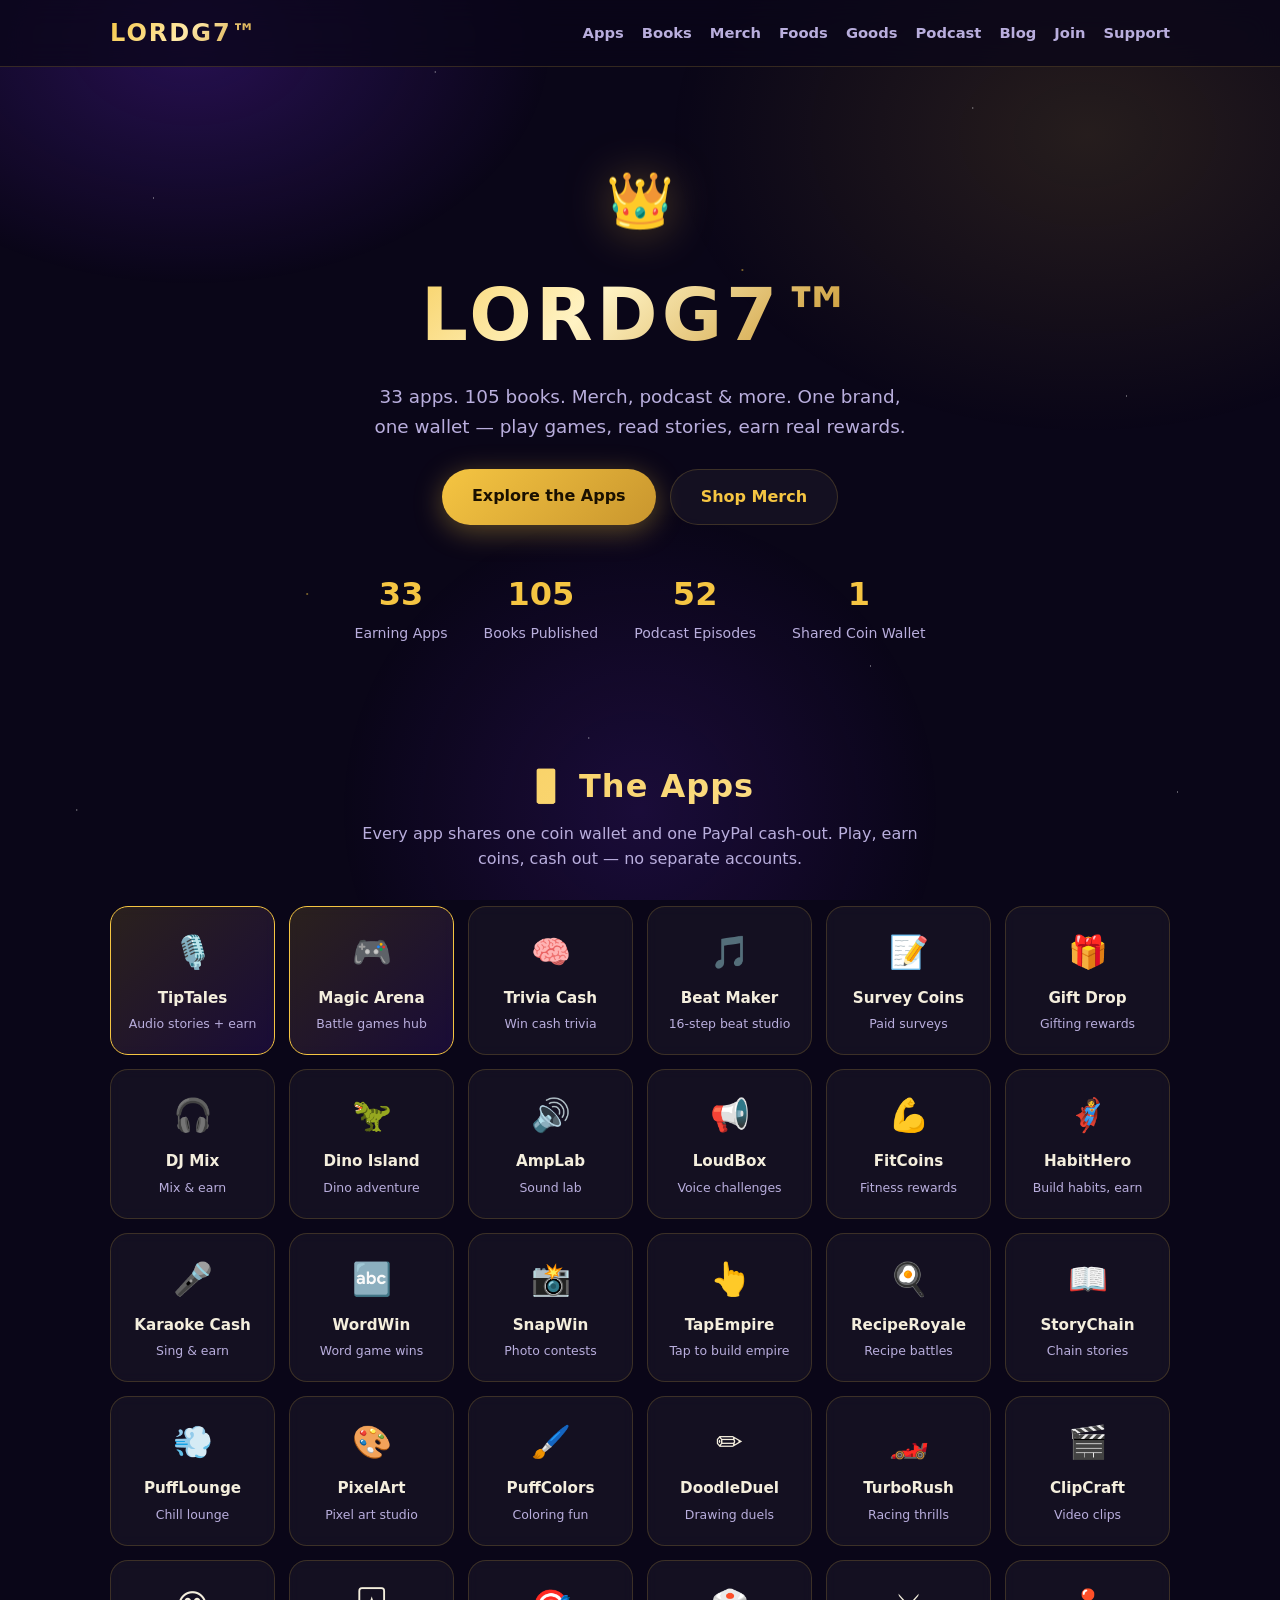
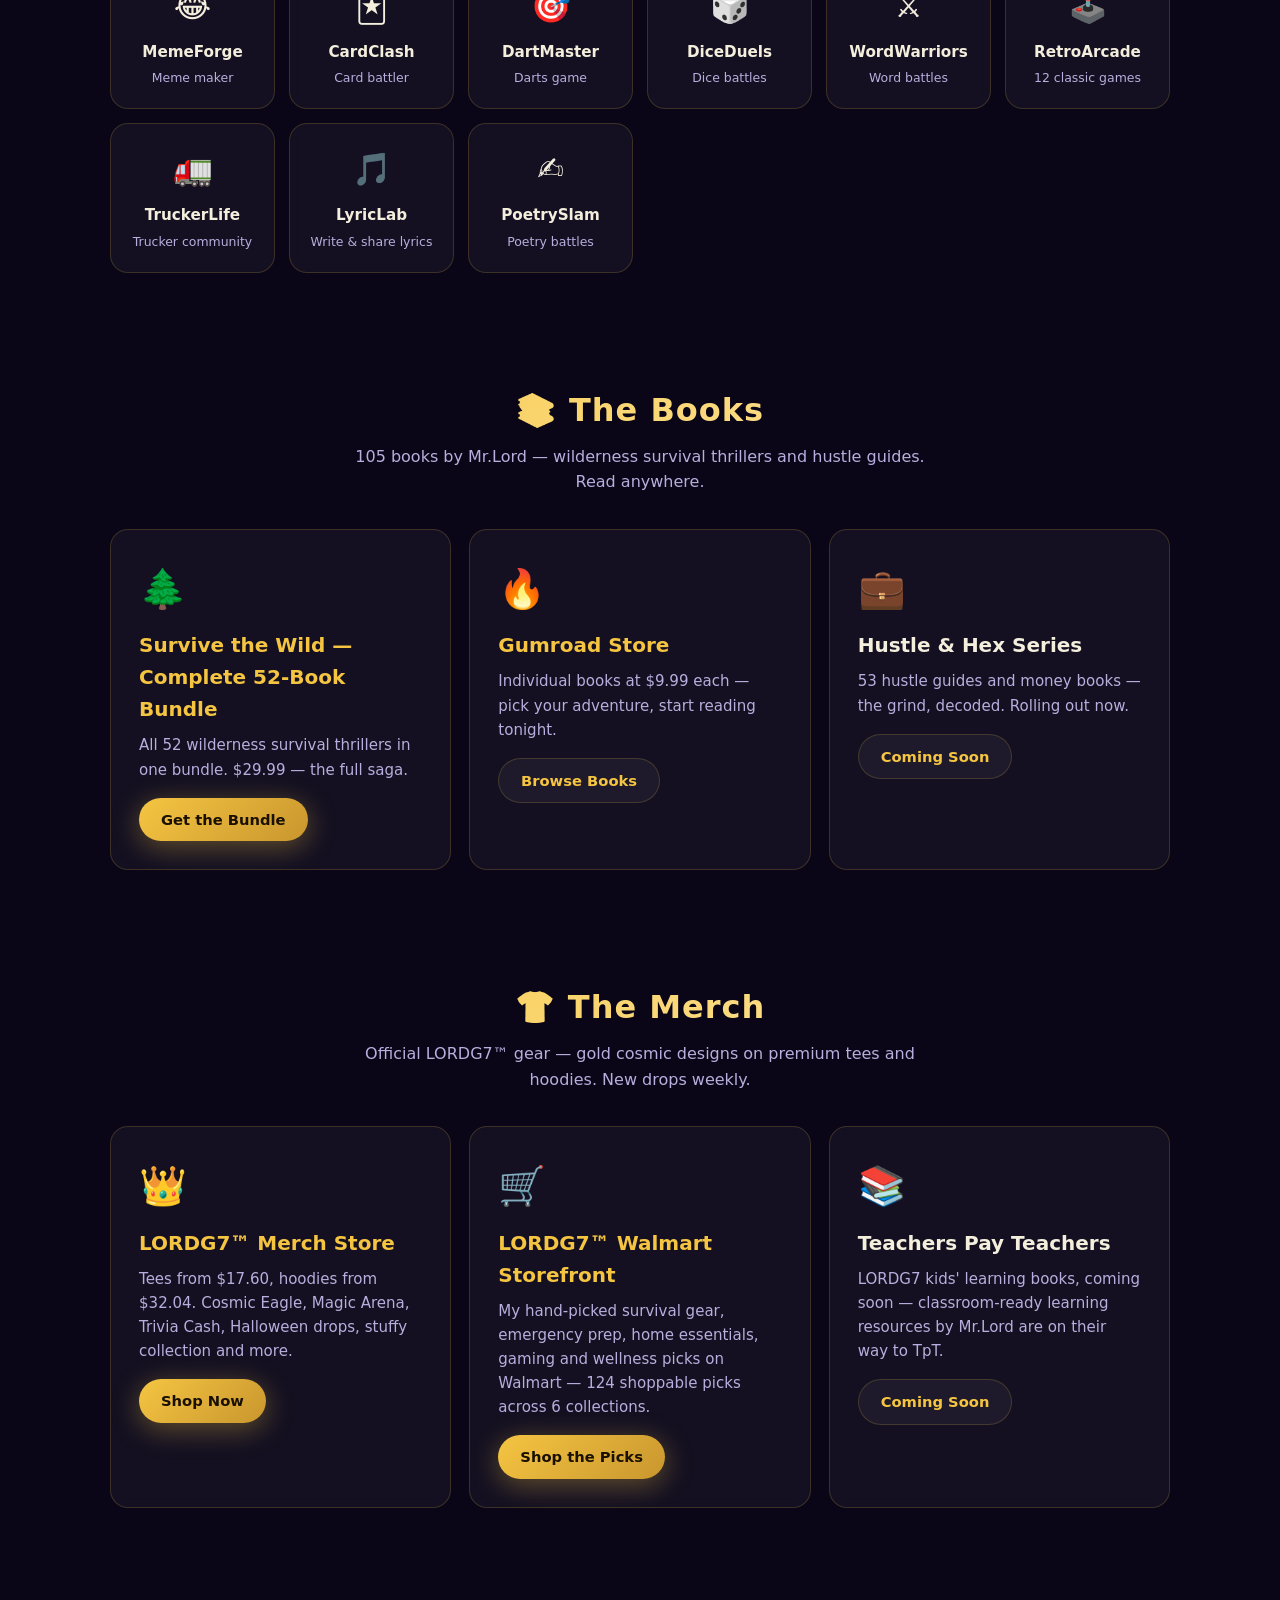
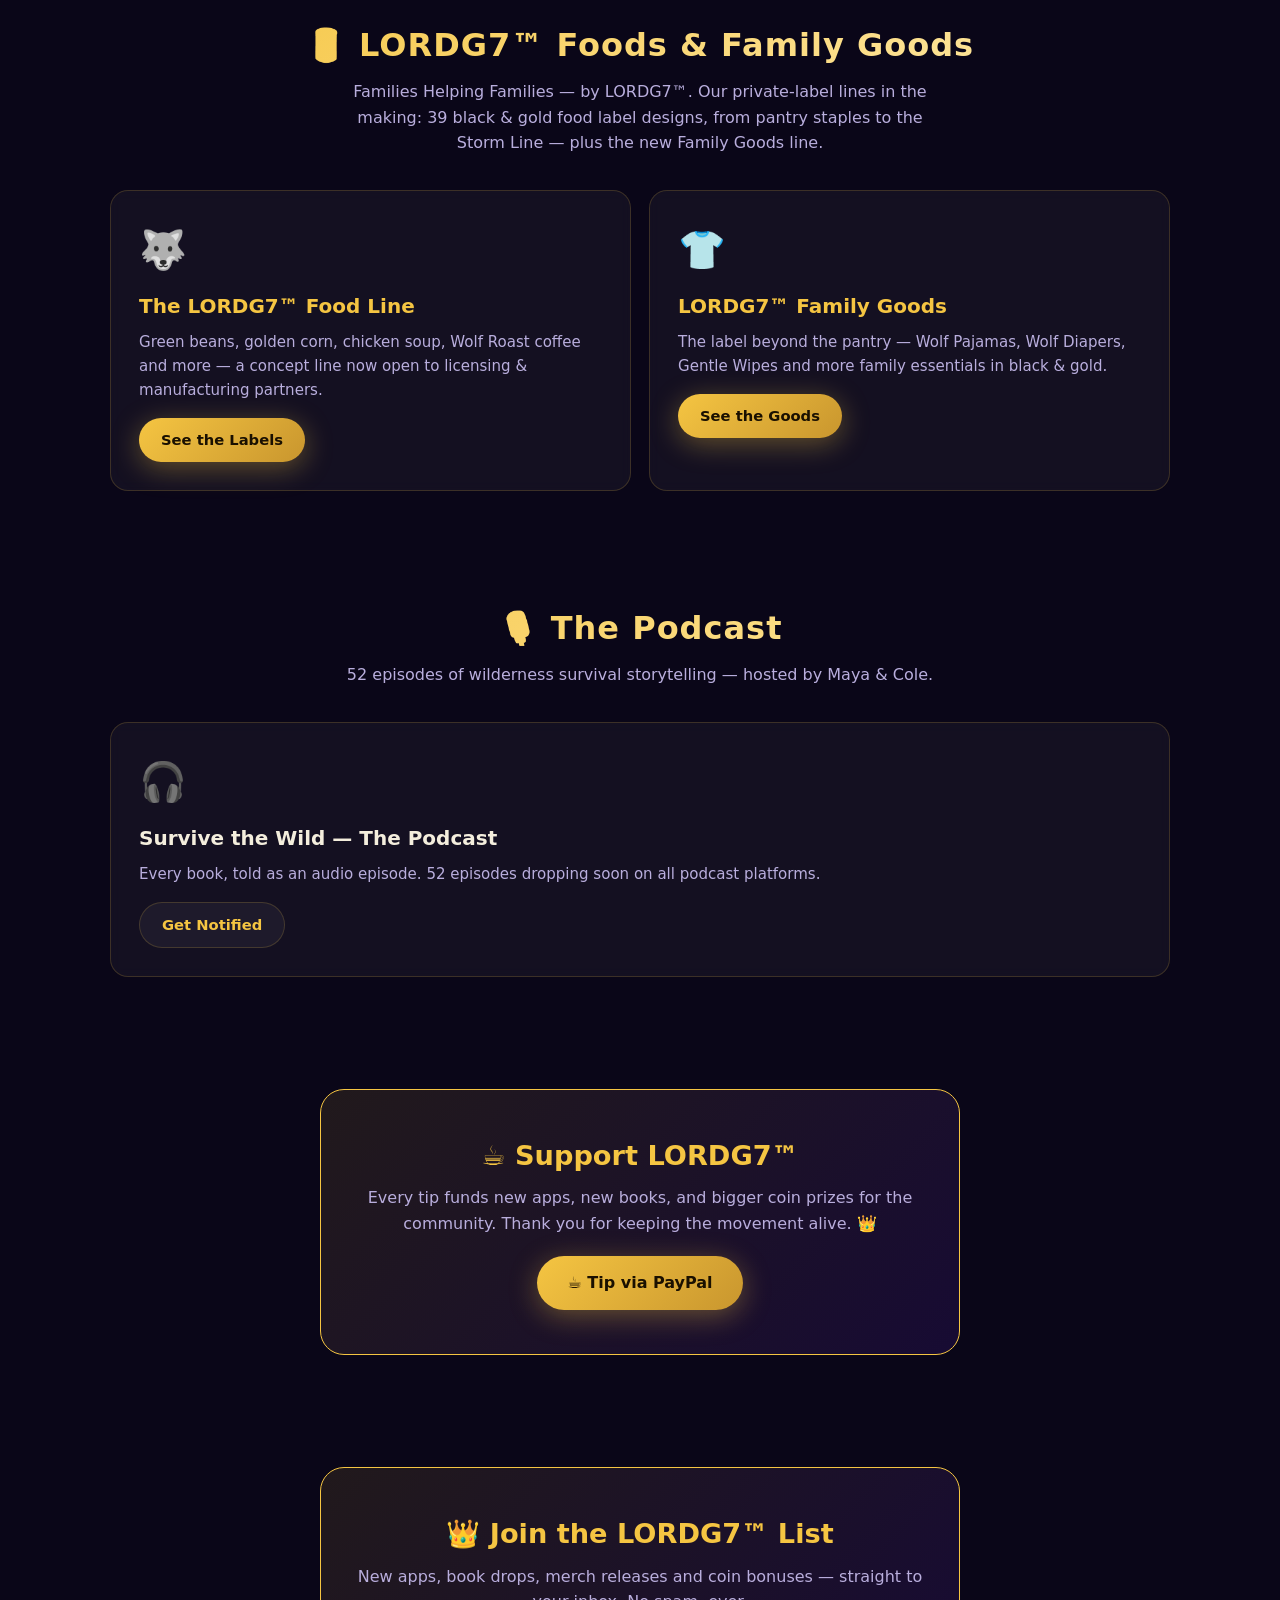
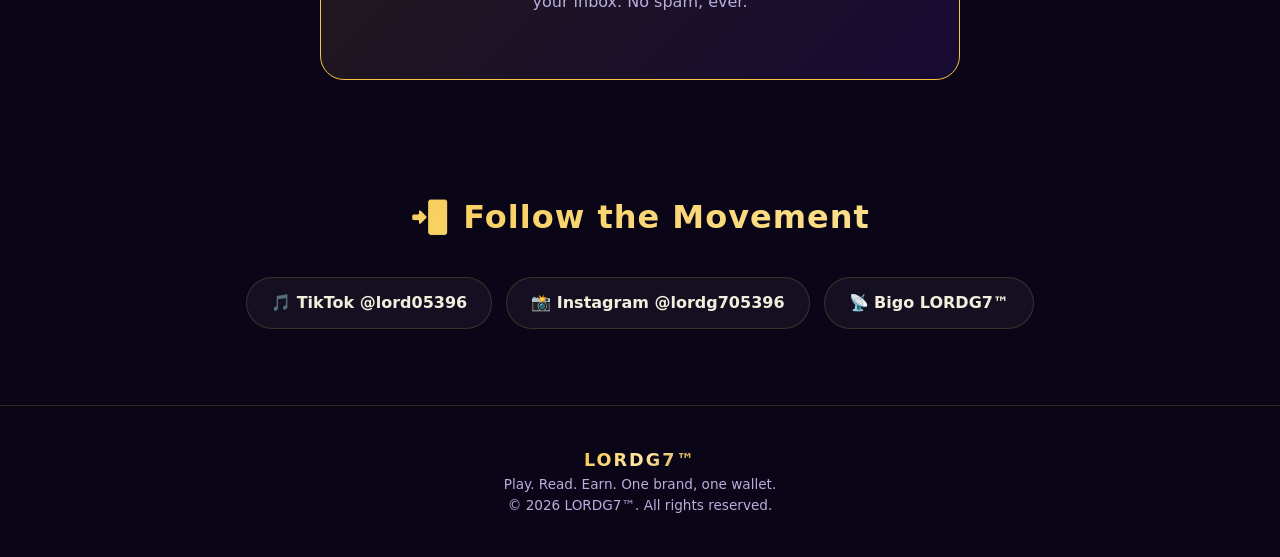
==== index.html @ d5d68280 "Expand Foods page to all 39 labels; add Family Goods page (/goods/) + homepage card" ====
<!DOCTYPE html>
<html lang="en">
<head>
<meta charset="UTF-8">
<meta name="viewport" content="width=device-width, initial-scale=1.0">
<title>LORDG7™ — Apps, Books, Merch & More</title>
<meta name="description" content="The official LORDG7™ hub: 33 earning apps, 105 books, merch, podcast and more. Play, read, earn.">
<meta name="theme-color" content="#2a0a5e">
<link rel="manifest" href="manifest.json">
<link rel="icon" type="image/png" sizes="192x192" href="icon-192.png">
<link rel="icon" type="image/png" sizes="512x512" href="icon-512.png">
<link rel="apple-touch-icon" href="icon-192.png">
<link rel="stylesheet" href="styles.css">
<script async src="https://pagead2.googlesyndication.com/pagead/js/adsbygoogle.js?client=ca-pub-6644307436356164" crossorigin="anonymous"></script>
</head>
<body>
<div class="stars"></div>

<nav>
  <div class="wrap">
    <a class="brand" href="#">LORDG7™</a>
    <div class="navlinks">
      <a href="#apps">Apps</a>
      <a href="#books">Books</a>
      <a href="#merch">Merch</a>
      <a href="foods/">Foods</a>
      <a href="goods/">Goods</a>
      <a href="#podcast">Podcast</a>
      <a href="blog/">Blog</a>
      <a href="#newsletter">Join</a>
      <a href="#support">Support</a>
    </div>
  </div>
</nav>

<header class="hero">
  <div class="wrap">
    <div class="crown">👑</div>
    <h1>LORDG7™</h1>
    <p class="tag">33 apps. 105 books. Merch, podcast & more. One brand, one wallet — play games, read stories, earn real rewards.</p>
    <div class="cta-row">
      <a class="btn btn-gold" href="#apps">Explore the Apps</a>
      <a class="btn btn-ghost" href="https://app.amazecommerce.com/shop/lordg7" target="_blank" rel="noopener">Shop Merch</a>
    </div>
    <div class="stats">
      <div class="stat"><b>33</b><span>Earning Apps</span></div>
      <div class="stat"><b>105</b><span>Books Published</span></div>
      <div class="stat"><b>52</b><span>Podcast Episodes</span></div>
      <div class="stat"><b>1</b><span>Shared Coin Wallet</span></div>
    </div>
  </div>
</header>

<section id="apps">
  <div class="wrap">
    <div class="sec-head">
      <h2>📱 The Apps</h2>
      <p>Every app shares one coin wallet and one PayPal cash-out. Play, earn coins, cash out — no separate accounts.</p>
    </div>
    <div class="apps-grid">
      <a class="app-card featured" href="https://tiptales.onrender.com" target="_blank" rel="noopener"><span class="emoji">🎙️</span><span class="name">TipTales</span><span class="desc">Audio stories + earn</span></a>
      <a class="app-card featured" href="https://magicarena.onrender.com" target="_blank" rel="noopener"><span class="emoji">🎮</span><span class="name">Magic Arena</span><span class="desc">Battle games hub</span></a>
      <a class="app-card" href="https://triviacash.onrender.com" target="_blank" rel="noopener"><span class="emoji">🧠</span><span class="name">Trivia Cash</span><span class="desc">Win cash trivia</span></a>
      <a class="app-card" href="https://beatmaker.onrender.com" target="_blank" rel="noopener"><span class="emoji">🎵</span><span class="name">Beat Maker</span><span class="desc">16-step beat studio</span></a>
      <a class="app-card" href="https://surveycoins.onrender.com" target="_blank" rel="noopener"><span class="emoji">📝</span><span class="name">Survey Coins</span><span class="desc">Paid surveys</span></a>
      <a class="app-card" href="https://giftdrop.onrender.com" target="_blank" rel="noopener"><span class="emoji">🎁</span><span class="name">Gift Drop</span><span class="desc">Gifting rewards</span></a>
      <a class="app-card" href="https://djmix.onrender.com" target="_blank" rel="noopener"><span class="emoji">🎧</span><span class="name">DJ Mix</span><span class="desc">Mix & earn</span></a>
      <a class="app-card" href="https://dinoisland.onrender.com" target="_blank" rel="noopener"><span class="emoji">🦖</span><span class="name">Dino Island</span><span class="desc">Dino adventure</span></a>
      <a class="app-card" href="https://amplab.onrender.com" target="_blank" rel="noopener"><span class="emoji">🔊</span><span class="name">AmpLab</span><span class="desc">Sound lab</span></a>
      <a class="app-card" href="https://loudbox.onrender.com" target="_blank" rel="noopener"><span class="emoji">📢</span><span class="name">LoudBox</span><span class="desc">Voice challenges</span></a>
      <a class="app-card" href="https://fitcoins.onrender.com" target="_blank" rel="noopener"><span class="emoji">💪</span><span class="name">FitCoins</span><span class="desc">Fitness rewards</span></a>
      <a class="app-card" href="https://habithero-y5sj.onrender.com" target="_blank" rel="noopener"><span class="emoji">🦸</span><span class="name">HabitHero</span><span class="desc">Build habits, earn</span></a>
      <a class="app-card" href="https://karaokecash.onrender.com" target="_blank" rel="noopener"><span class="emoji">🎤</span><span class="name">Karaoke Cash</span><span class="desc">Sing & earn</span></a>
      <a class="app-card" href="https://wordwin.onrender.com" target="_blank" rel="noopener"><span class="emoji">🔤</span><span class="name">WordWin</span><span class="desc">Word game wins</span></a>
      <a class="app-card" href="https://snapwin.onrender.com" target="_blank" rel="noopener"><span class="emoji">📸</span><span class="name">SnapWin</span><span class="desc">Photo contests</span></a>
      <a class="app-card" href="https://tapempire.onrender.com" target="_blank" rel="noopener"><span class="emoji">👆</span><span class="name">TapEmpire</span><span class="desc">Tap to build empire</span></a>
      <a class="app-card" href="https://reciperoyale.onrender.com" target="_blank" rel="noopener"><span class="emoji">🍳</span><span class="name">RecipeRoyale</span><span class="desc">Recipe battles</span></a>
      <a class="app-card" href="https://storychain-hn17.onrender.com" target="_blank" rel="noopener"><span class="emoji">📖</span><span class="name">StoryChain</span><span class="desc">Chain stories</span></a>
      <a class="app-card" href="https://pufflounge.onrender.com" target="_blank" rel="noopener"><span class="emoji">💨</span><span class="name">PuffLounge</span><span class="desc">Chill lounge</span></a>
      <a class="app-card" href="https://pixelart-sz58.onrender.com" target="_blank" rel="noopener"><span class="emoji">🎨</span><span class="name">PixelArt</span><span class="desc">Pixel art studio</span></a>
      <a class="app-card" href="https://puffcolors.onrender.com" target="_blank" rel="noopener"><span class="emoji">🖌️</span><span class="name">PuffColors</span><span class="desc">Coloring fun</span></a>
      <a class="app-card" href="https://doodleduel-3wb6.onrender.com" target="_blank" rel="noopener"><span class="emoji">✏️</span><span class="name">DoodleDuel</span><span class="desc">Drawing duels</span></a>
      <a class="app-card" href="https://turborush.onrender.com" target="_blank" rel="noopener"><span class="emoji">🏎️</span><span class="name">TurboRush</span><span class="desc">Racing thrills</span></a>
      <a class="app-card" href="https://clipcraft-uzwd.onrender.com" target="_blank" rel="noopener"><span class="emoji">🎬</span><span class="name">ClipCraft</span><span class="desc">Video clips</span></a>
      <a class="app-card" href="https://memeforge-ie67.onrender.com" target="_blank" rel="noopener"><span class="emoji">😂</span><span class="name">MemeForge</span><span class="desc">Meme maker</span></a>
      <a class="app-card" href="https://magicarena.onrender.com/cardclash" target="_blank" rel="noopener"><span class="emoji">🃏</span><span class="name">CardClash</span><span class="desc">Card battler</span></a>
      <a class="app-card" href="https://magicarena.onrender.com/dartmaster" target="_blank" rel="noopener"><span class="emoji">🎯</span><span class="name">DartMaster</span><span class="desc">Darts game</span></a>
      <a class="app-card" href="https://magicarena.onrender.com/diceduels" target="_blank" rel="noopener"><span class="emoji">🎲</span><span class="name">DiceDuels</span><span class="desc">Dice battles</span></a>
      <a class="app-card" href="https://magicarena.onrender.com/wordwarriors" target="_blank" rel="noopener"><span class="emoji">⚔️</span><span class="name">WordWarriors</span><span class="desc">Word battles</span></a>
      <a class="app-card" href="https://magicarena.onrender.com/retroarcade" target="_blank" rel="noopener"><span class="emoji">🕹️</span><span class="name">RetroArcade</span><span class="desc">12 classic games</span></a>
      <a class="app-card" href="https://magicarena.onrender.com/truckerlife" target="_blank" rel="noopener"><span class="emoji">🚛</span><span class="name">TruckerLife</span><span class="desc">Trucker community</span></a>
      <a class="app-card" href="https://beatmaker.onrender.com/lyriclab" target="_blank" rel="noopener"><span class="emoji">🎵</span><span class="name">LyricLab</span><span class="desc">Write & share lyrics</span></a>
      <a class="app-card" href="https://beatmaker.onrender.com/poetryslam" target="_blank" rel="noopener"><span class="emoji">✍️</span><span class="name">PoetrySlam</span><span class="desc">Poetry battles</span></a>
    </div>
  </div>
</section>

<section id="books">
  <div class="wrap">
    <div class="sec-head">
      <h2>📚 The Books</h2>
      <p>105 books by Mr.Lord — wilderness survival thrillers and hustle guides. Read anywhere.</p>
    </div>
    <div class="cards">
      <div class="fcard">
        <span class="emoji">🌲</span>
        <h3><a href="https://payhip.com/b/iuePk" target="_blank" rel="noopener">Survive the Wild — Complete 52-Book Bundle</a></h3>
        <p>All 52 wilderness survival thrillers in one bundle. $29.99 — the full saga.</p>
        <a class="btn btn-gold" href="https://payhip.com/b/iuePk" target="_blank" rel="noopener">Get the Bundle</a>
      </div>
      <div class="fcard">
        <span class="emoji">🔥</span>
        <h3><a href="https://lordsman.gumroad.com/" target="_blank" rel="noopener">Gumroad Store</a></h3>
        <p>Individual books at $9.99 each — pick your adventure, start reading tonight.</p>
        <a class="btn btn-ghost" href="https://lordsman.gumroad.com/" target="_blank" rel="noopener">Browse Books</a>
      </div>
      <div class="fcard">
        <span class="emoji">💼</span>
        <h3>Hustle &amp; Hex Series</h3>
        <p>53 hustle guides and money books — the grind, decoded. Rolling out now.</p>
        <a class="btn btn-ghost" href="https://lordsman.gumroad.com/" target="_blank" rel="noopener">Coming Soon</a>
      </div>
    </div>
  </div>
</section>

<section id="merch">
  <div class="wrap">
    <div class="sec-head">
      <h2>👕 The Merch</h2>
      <p>Official LORDG7™ gear — gold cosmic designs on premium tees and hoodies. New drops weekly.</p>
    </div>
    <div class="cards">
      <div class="fcard">
        <span class="emoji">👑</span>
        <h3><a href="https://app.amazecommerce.com/shop/lordg7" target="_blank" rel="noopener">LORDG7™ Merch Store</a></h3>
        <p>Tees from $17.60, hoodies from $32.04. Cosmic Eagle, Magic Arena, Trivia Cash, Halloween drops, stuffy collection and more.</p>
        <a class="btn btn-gold" href="https://app.amazecommerce.com/shop/lordg7" target="_blank" rel="noopener">Shop Now</a>
      </div>
      <div class="fcard">
        <span class="emoji">🛒</span>
        <h3><a href="https://walmrt.us/4yjSD9W" target="_blank" rel="noopener">LORDG7™ Walmart Storefront</a></h3>
        <p>My hand-picked survival gear, emergency prep, home essentials, gaming and wellness picks on Walmart — 124 shoppable picks across 6 collections.</p>
        <a class="btn btn-gold" href="https://walmrt.us/4yjSD9W" target="_blank" rel="noopener">Shop the Picks</a>
      </div>
      <div class="fcard">
        <span class="emoji">📚</span>
        <h3>Teachers Pay Teachers</h3>
        <p>LORDG7 kids' learning books, coming soon — classroom-ready learning resources by Mr.Lord are on their way to TpT.</p>
        <a class="btn btn-ghost" href="#books">Coming Soon</a>
      </div>
    </div>
  </div>
</section>

<section id="foods">
  <div class="wrap">
    <div class="sec-head">
      <h2>🥫 LORDG7™ Foods &amp; Family Goods</h2>
      <p>Families Helping Families — by LORDG7™. Our private-label lines in the making: 39 black &amp; gold food label designs, from pantry staples to the Storm Line — plus the new Family Goods line.</p>
    </div>
    <div class="cards">
      <div class="fcard">
        <span class="emoji">🐺</span>
        <h3><a href="foods/">The LORDG7™ Food Line</a></h3>
        <p>Green beans, golden corn, chicken soup, Wolf Roast coffee and more — a concept line now open to licensing &amp; manufacturing partners.</p>
        <a class="btn btn-gold" href="foods/">See the Labels</a>
      </div>
      <div class="fcard">
        <span class="emoji">👕</span>
        <h3><a href="goods/">LORDG7™ Family Goods</a></h3>
        <p>The label beyond the pantry — Wolf Pajamas, Wolf Diapers, Gentle Wipes and more family essentials in black &amp; gold.</p>
        <a class="btn btn-gold" href="goods/">See the Goods</a>
      </div>
    </div>
  </div>
</section>

<section id="podcast">
  <div class="wrap">
    <div class="sec-head">
      <h2>🎙️ The Podcast</h2>
      <p>52 episodes of wilderness survival storytelling — hosted by Maya &amp; Cole.</p>
    </div>
    <div class="cards">
      <div class="fcard">
        <span class="emoji">🎧</span>
        <h3>Survive the Wild — The Podcast</h3>
        <p>Every book, told as an audio episode. 52 episodes dropping soon on all podcast platforms.</p>
        <a class="btn btn-ghost" href="#newsletter">Get Notified</a>
      </div>
    </div>
  </div>
</section>

<section id="support">
  <div class="wrap">
    <div class="newsletter">
      <h2>☕ Support LORDG7™</h2>
      <p>Every tip funds new apps, new books, and bigger coin prizes for the community. Thank you for keeping the movement alive. 👑</p>
      <div class="cta-row">
        <a class="btn btn-gold" href="https://www.paypal.com/paypalme/llordg7" target="_blank" rel="noopener">☕ Tip via PayPal</a>
      </div>
    </div>
  </div>
</section>

<section id="newsletter">
  <div class="wrap">
    <div class="newsletter">
      <h2>👑 Join the LORDG7™ List</h2>
      <p>New apps, book drops, merch releases and coin bonuses — straight to your inbox. No spam, ever.</p>
      <script async data-uid="e81c9a7e54" src="https://lordg7.kit.com/e81c9a7e54/index.js"></script>
    </div>
  </div>
</section>

<section id="social">
  <div class="wrap">
    <div class="sec-head">
      <h2>📲 Follow the Movement</h2>
    </div>
    <div class="social-row">
      <a href="https://www.tiktok.com/@lord05396" target="_blank" rel="noopener">🎵 TikTok @lord05396</a>
      <a href="https://www.instagram.com/lordg705396" target="_blank" rel="noopener">📸 Instagram @lordg705396</a>
      <a href="https://www.bigo.tv/en/LORDG7" target="_blank" rel="noopener">📡 Bigo LORDG7™</a>
    </div>
  </div>
</section>

<footer>
  <div class="wrap">
    <a class="brand" href="#">LORDG7™</a>
    <p>Play. Read. Earn. One brand, one wallet.<br>© 2026 LORDG7™. All rights reserved.</p>
  </div>
</footer>

<script>
if ('serviceWorker' in navigator) {
  window.addEventListener('load', () => {
    navigator.serviceWorker.register('sw.js').catch(() => {});
  });
}
</script>

</body>
</html>
---- styles.css ----
/* LORDG7 Hub — gold + cosmic purple premium theme */
:root {
  --gold: #f5c542;
  --gold-deep: #c9962e;
  --gold-glow: rgba(245, 197, 66, .35);
  --purple: #7b2ff7;
  --purple-deep: #2a0a5e;
  --bg: #0a0618;
  --bg2: #140b2e;
  --card: rgba(255, 255, 255, .045);
  --card-border: rgba(245, 197, 66, .18);
  --text: #f4eedd;
  --muted: #b9aedd;
  --radius: 18px;
}
* { margin: 0; padding: 0; box-sizing: border-box; }
html { scroll-behavior: smooth; }
body {
  font-family: 'Segoe UI', system-ui, -apple-system, sans-serif;
  background: var(--bg);
  color: var(--text);
  line-height: 1.6;
  overflow-x: hidden;
}
body::before {
  content: '';
  position: fixed;
  inset: 0;
  background:
    radial-gradient(600px 400px at 15% 5%, rgba(123, 47, 247, .25), transparent 60%),
    radial-gradient(700px 500px at 85% 15%, rgba(245, 197, 66, .12), transparent 60%),
    radial-gradient(500px 500px at 50% 90%, rgba(123, 47, 247, .15), transparent 60%);
  pointer-events: none;
  z-index: 0;
}
.stars {
  position: fixed; inset: 0; z-index: 0; pointer-events: none;
  background-image:
    radial-gradient(1px 1px at 12% 22%, #fff, transparent),
    radial-gradient(1px 1px at 34% 8%, #fff, transparent),
    radial-gradient(1.5px 1.5px at 58% 30%, var(--gold), transparent),
    radial-gradient(1px 1px at 76% 12%, #fff, transparent),
    radial-gradient(1px 1px at 88% 44%, #fff, transparent),
    radial-gradient(1.5px 1.5px at 24% 66%, var(--gold), transparent),
    radial-gradient(1px 1px at 46% 82%, #fff, transparent),
    radial-gradient(1px 1px at 68% 74%, #fff, transparent),
    radial-gradient(1px 1px at 92% 88%, #fff, transparent),
    radial-gradient(1px 1px at 6% 90%, #fff, transparent);
  opacity: .7;
}
.wrap { max-width: 1100px; margin: 0 auto; padding: 0 20px; position: relative; z-index: 1; }

/* Nav */
nav {
  position: sticky; top: 0; z-index: 10;
  backdrop-filter: blur(14px);
  background: rgba(10, 6, 24, .75);
  border-bottom: 1px solid var(--card-border);
}
nav .wrap { display: flex; align-items: center; justify-content: space-between; padding: 14px 20px; }
.brand {
  font-size: 1.5rem; font-weight: 800; letter-spacing: 2px;
  background: linear-gradient(135deg, var(--gold), #ffe9a8, var(--gold-deep));
  -webkit-background-clip: text; background-clip: text; color: transparent;
  text-decoration: none;
}
.navlinks { display: flex; gap: 18px; }
.navlinks a { color: var(--muted); text-decoration: none; font-size: .92rem; font-weight: 600; }
.navlinks a:hover { color: var(--gold); }
@media (max-width: 640px) { .navlinks { display: none; } }

/* Hero */
.hero { text-align: center; padding: 90px 20px 60px; }
.hero .crown { font-size: 3.4rem; filter: drop-shadow(0 0 24px var(--gold-glow)); }
.hero h1 {
  font-size: clamp(2.6rem, 8vw, 4.6rem); font-weight: 900; letter-spacing: 4px;
  background: linear-gradient(135deg, var(--gold) 20%, #fff3c4 45%, var(--gold-deep) 70%);
  -webkit-background-clip: text; background-clip: text; color: transparent;
  margin: 12px 0 8px;
}
.hero p.tag { color: var(--muted); font-size: 1.15rem; max-width: 560px; margin: 0 auto 28px; }
.cta-row { display: flex; gap: 14px; justify-content: center; flex-wrap: wrap; }
.btn {
  display: inline-block; padding: 14px 30px; border-radius: 999px;
  font-weight: 700; text-decoration: none; font-size: 1rem;
  transition: transform .15s ease, box-shadow .15s ease;
}
.btn-gold {
  background: linear-gradient(135deg, var(--gold), var(--gold-deep));
  color: #1a1000; box-shadow: 0 6px 28px var(--gold-glow);
}
.btn-gold:hover { transform: translateY(-2px); box-shadow: 0 10px 34px var(--gold-glow); }
.btn-ghost {
  border: 1px solid var(--card-border); color: var(--gold);
  background: var(--card);
}
.btn-ghost:hover { border-color: var(--gold); transform: translateY(-2px); }
.stats { display: flex; gap: 36px; justify-content: center; margin-top: 44px; flex-wrap: wrap; }
.stat { text-align: center; }
.stat b { display: block; font-size: 2rem; color: var(--gold); }
.stat span { color: var(--muted); font-size: .88rem; }

/* Sections */
section { padding: 56px 0; }
.sec-head { text-align: center; margin-bottom: 34px; }
.sec-head h2 {
  font-size: 2rem; letter-spacing: 1px; margin-bottom: 8px;
  background: linear-gradient(135deg, var(--gold), #ffe9a8);
  -webkit-background-clip: text; background-clip: text; color: transparent;
}
.sec-head p { color: var(--muted); max-width: 600px; margin: 0 auto; }

/* App grid */
.apps-grid {
  display: grid; grid-template-columns: repeat(auto-fill, minmax(150px, 1fr));
  gap: 14px;
}
.app-card {
  background: var(--card); border: 1px solid var(--card-border);
  border-radius: var(--radius); padding: 20px 12px; text-align: center;
  text-decoration: none; color: var(--text);
  transition: transform .15s ease, border-color .15s ease, box-shadow .15s ease;
  backdrop-filter: blur(6px);
}
.app-card:hover {
  transform: translateY(-4px); border-color: var(--gold);
  box-shadow: 0 12px 30px rgba(245, 197, 66, .15);
}
.app-card .emoji { font-size: 2rem; display: block; margin-bottom: 8px; }
.app-card .name { font-weight: 700; font-size: .95rem; display: block; }
.app-card .desc { color: var(--muted); font-size: .78rem; display: block; margin-top: 4px; }
.app-card.featured {
  background: linear-gradient(135deg, rgba(245,197,66,.14), rgba(123,47,247,.14));
  border-color: var(--gold);
}

/* Feature cards (books, merch, podcast) */
.cards { display: grid; grid-template-columns: repeat(auto-fit, minmax(280px, 1fr)); gap: 18px; }
.fcard {
  background: var(--card); border: 1px solid var(--card-border);
  border-radius: var(--radius); padding: 28px; backdrop-filter: blur(6px);
}
.fcard .emoji { font-size: 2.4rem; }
.fcard h3 { margin: 10px 0 8px; font-size: 1.25rem; }
.fcard h3 a { color: var(--gold); text-decoration: none; }
.fcard p { color: var(--muted); font-size: .94rem; margin-bottom: 16px; }
.fcard .btn { padding: 10px 22px; font-size: .92rem; }

/* Newsletter */
.newsletter {
  background: linear-gradient(135deg, rgba(245,197,66,.1), rgba(123,47,247,.12));
  border: 1px solid var(--gold); border-radius: 24px;
  padding: 44px 28px; text-align: center; max-width: 640px; margin: 0 auto;
}
.newsletter h2 { font-size: 1.7rem; margin-bottom: 8px; color: var(--gold); }
.newsletter p { color: var(--muted); margin-bottom: 20px; }

/* Social */
.social-row { display: flex; gap: 14px; justify-content: center; flex-wrap: wrap; }
.social-row a {
  display: inline-flex; align-items: center; gap: 8px;
  background: var(--card); border: 1px solid var(--card-border);
  padding: 12px 24px; border-radius: 999px; color: var(--text);
  text-decoration: none; font-weight: 600; transition: all .15s ease;
}
.social-row a:hover { border-color: var(--gold); color: var(--gold); transform: translateY(-2px); }

footer {
  text-align: center; padding: 40px 20px; color: var(--muted);
  font-size: .85rem; border-top: 1px solid var(--card-border); margin-top: 20px;
}
footer .brand { font-size: 1.1rem; }

/* Blog */
.blog-hero { padding: 60px 20px 40px; }
.blog-grid {
  display: grid; grid-template-columns: repeat(auto-fill, minmax(300px, 1fr));
  gap: 20px; padding-bottom: 70px;
}
.blog-card {
  display: block; background: var(--card); border: 1px solid var(--card-border);
  border-radius: var(--radius); padding: 26px; text-decoration: none; color: var(--text);
  transition: transform .2s, border-color .2s;
}
.blog-card:hover { transform: translateY(-4px); border-color: var(--gold); }
.blog-card .blog-emoji { font-size: 2.2rem; }
.blog-card h2 { font-size: 1.15rem; margin: 12px 0 8px; line-height: 1.4; }
.blog-card p { color: var(--muted); font-size: .95rem; }
.blog-meta { display: inline-block; margin-top: 12px; font-size: .8rem; color: var(--gold); font-weight: 600; }

/* Article */
.article { max-width: 760px; padding-bottom: 60px; }
.article-crumb { margin: 28px 0 10px; }
.article-crumb a { color: var(--muted); text-decoration: none; font-size: .9rem; }
.article-crumb a:hover { color: var(--gold); }
.article h1 { font-size: clamp(1.7rem, 5vw, 2.6rem); line-height: 1.25; margin-bottom: 8px; }
.article-meta { color: var(--muted); font-size: .9rem; margin-bottom: 26px; }
.article .lede { font-size: 1.15rem; color: #fff; border-left: 3px solid var(--gold); padding-left: 16px; margin-bottom: 30px; }
.article h2 { font-size: 1.35rem; margin: 34px 0 12px; color: var(--gold); }
.article p { margin-bottom: 16px; }
.article ul, .article ol { margin: 0 0 18px 24px; }
.article li { margin-bottom: 8px; }
.article a { color: var(--gold); }
.article-nav { display: flex; justify-content: space-between; gap: 12px; margin-top: 44px; padding-top: 24px; border-top: 1px solid var(--card-border); }
.article-nav a { color: var(--gold); text-decoration: none; font-weight: 600; }

/* Foods gallery */
.foods-grid {
  display: grid; grid-template-columns: repeat(auto-fill, minmax(220px, 1fr));
  gap: 18px; padding-bottom: 16px;
}
.food-card {
  background: var(--card); border: 1px solid var(--card-border);
  border-radius: var(--radius); overflow: hidden; backdrop-filter: blur(6px);
  transition: transform .15s ease, border-color .15s ease, box-shadow .15s ease;
}
.food-card:hover {
  transform: translateY(-4px); border-color: var(--gold);
  box-shadow: 0 12px 30px rgba(245, 197, 66, .15);
}
.food-card img { width: 100%; height: 300px; object-fit: cover; display: block; }
.food-card .food-info { padding: 14px 16px 16px; text-align: center; }
.food-card h3 { font-size: 1rem; color: var(--gold); letter-spacing: .5px; }
.food-card p { color: var(--muted); font-size: .82rem; margin-top: 2px; }
.foods-subhead { text-align: center; margin: 10px 0 26px; }
.foods-subhead h2 {
  font-size: 1.6rem; letter-spacing: 1px;
  background: linear-gradient(135deg, var(--gold), #ffe9a8);
  -webkit-background-clip: text; background-clip: text; color: transparent;
}
.foods-subhead p { color: var(--muted); }
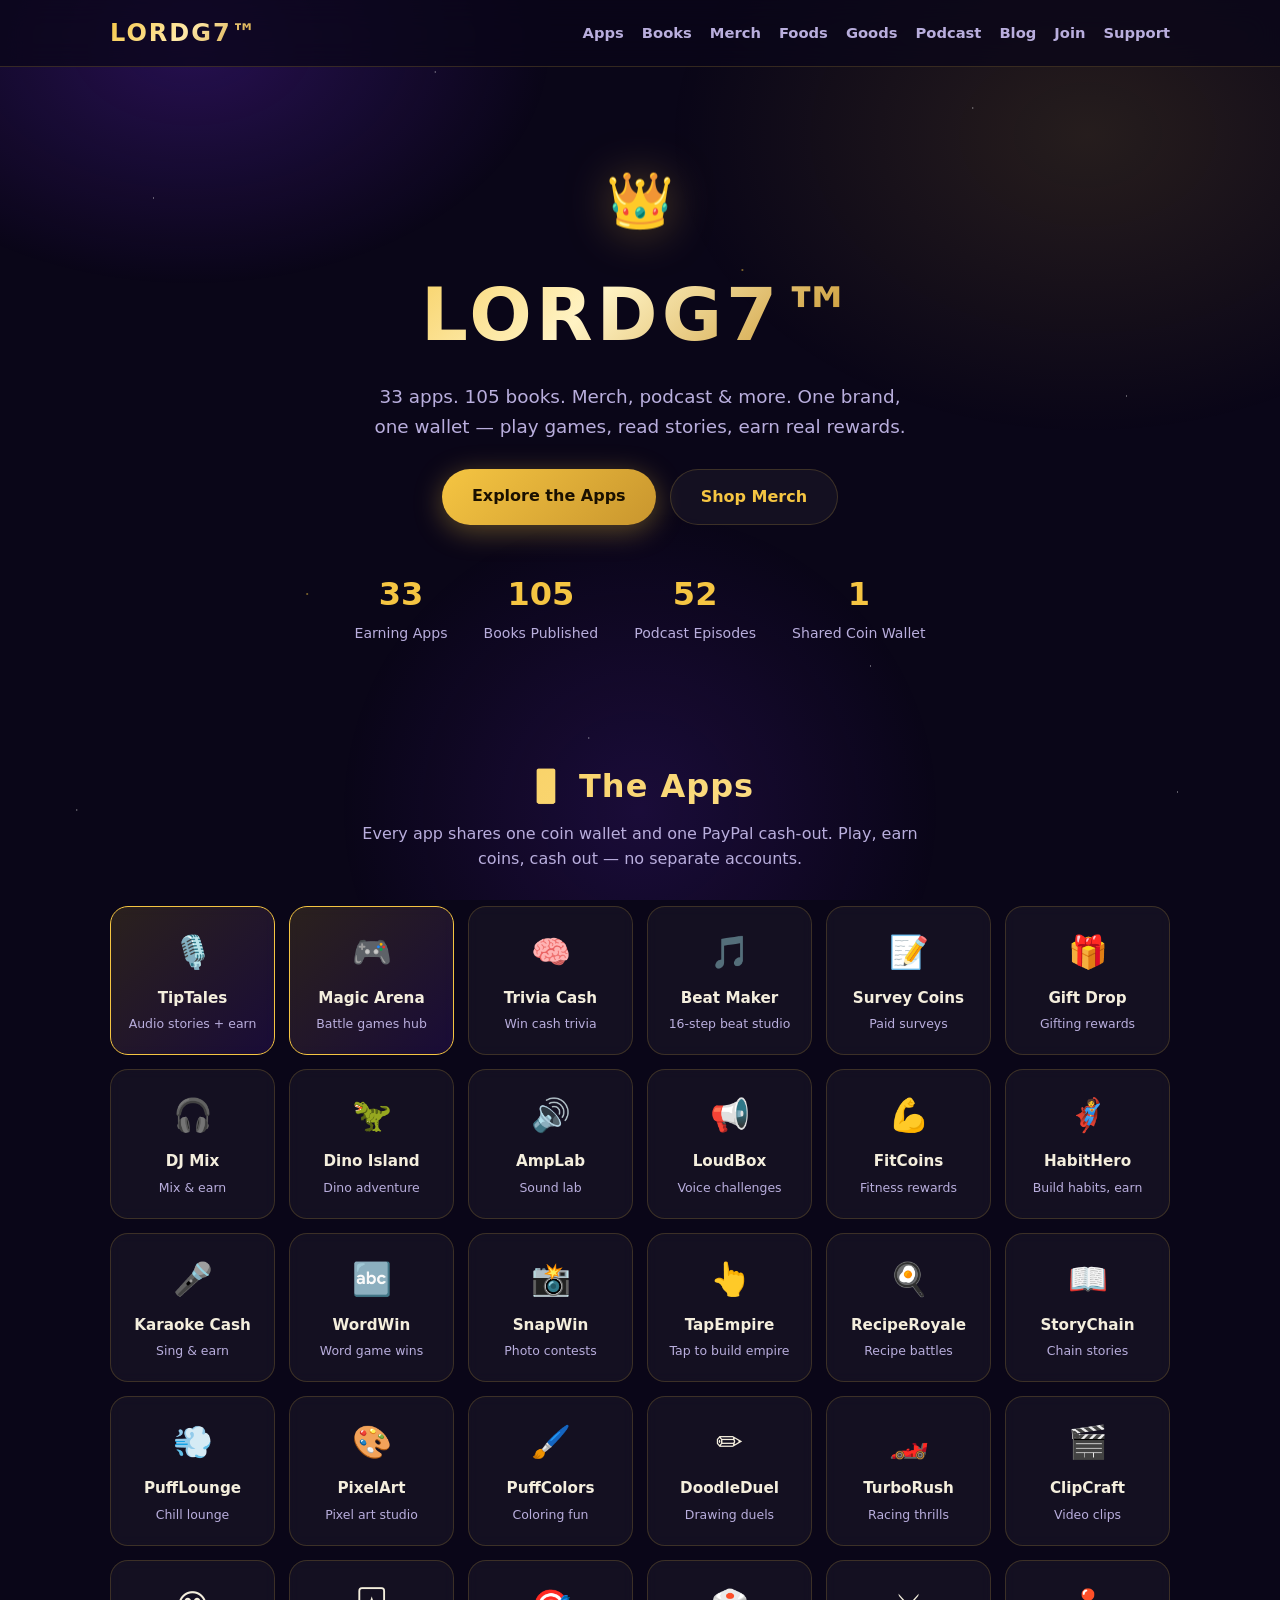
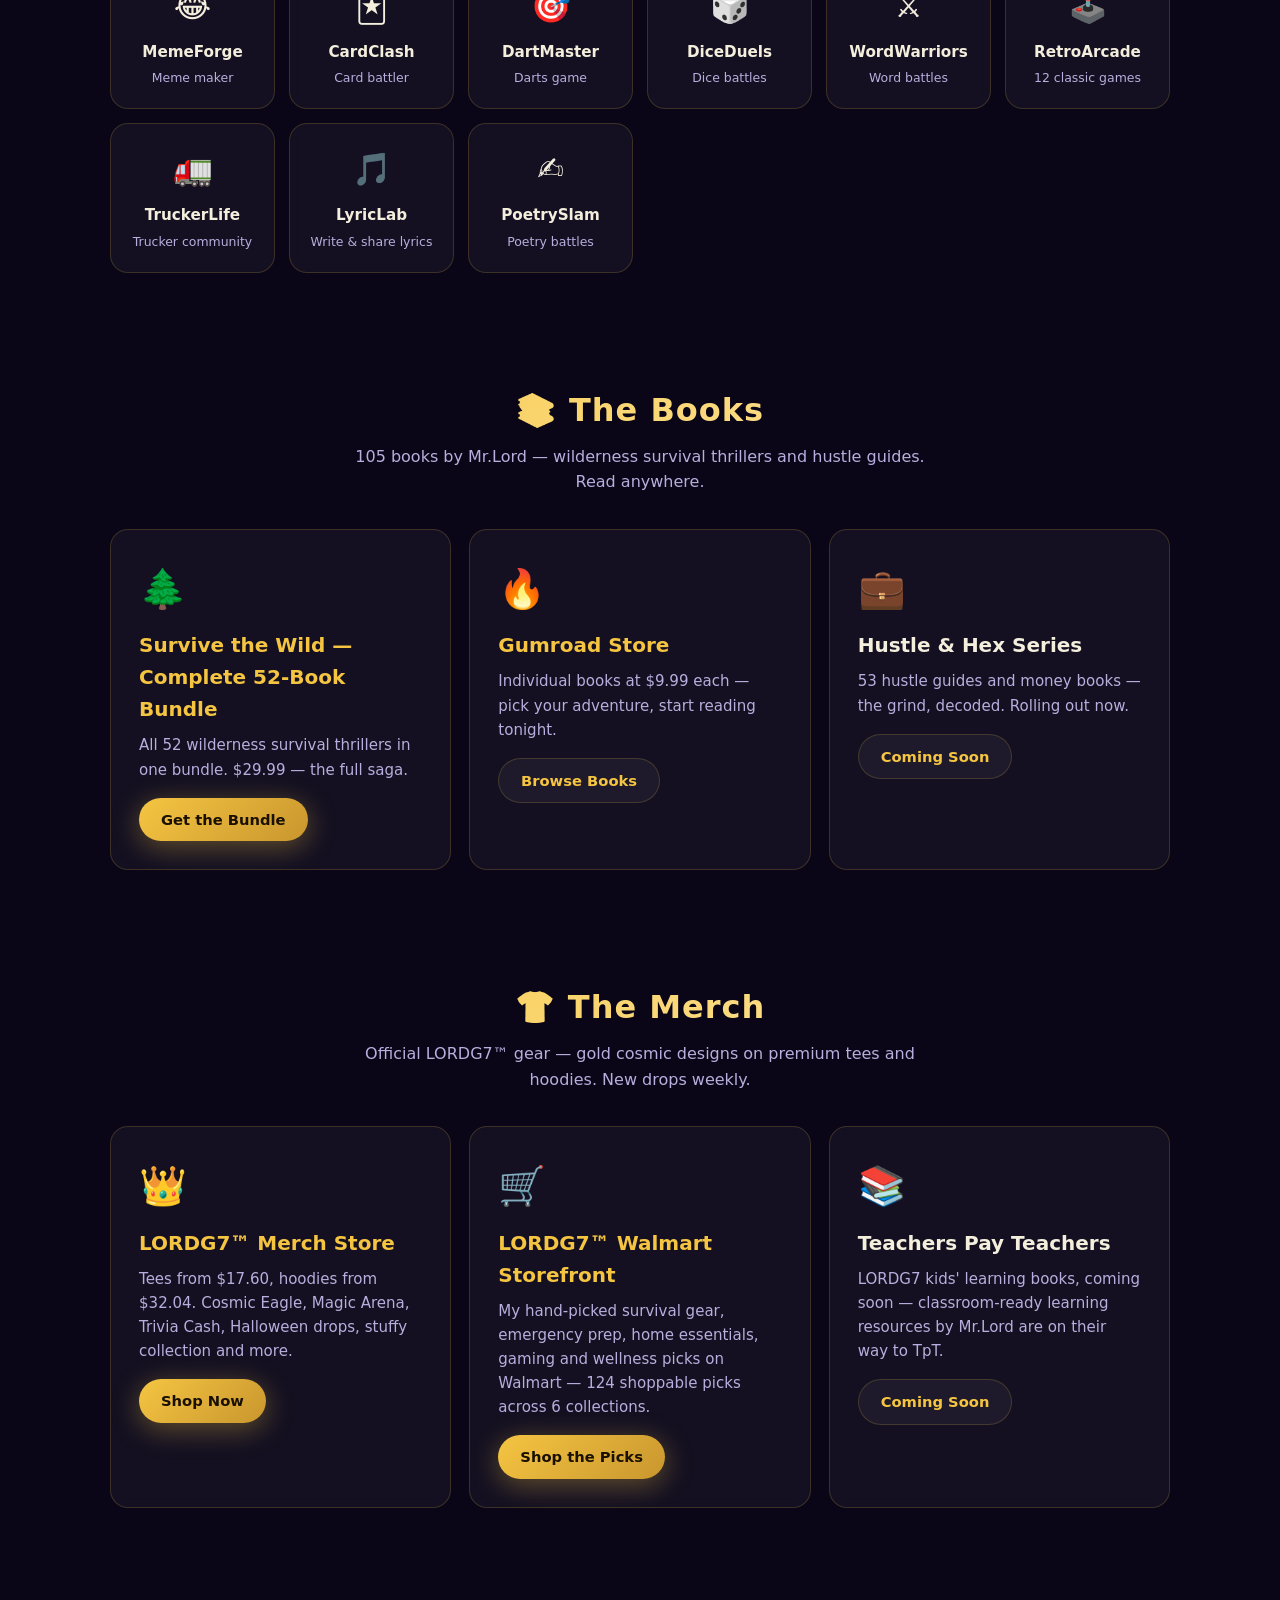
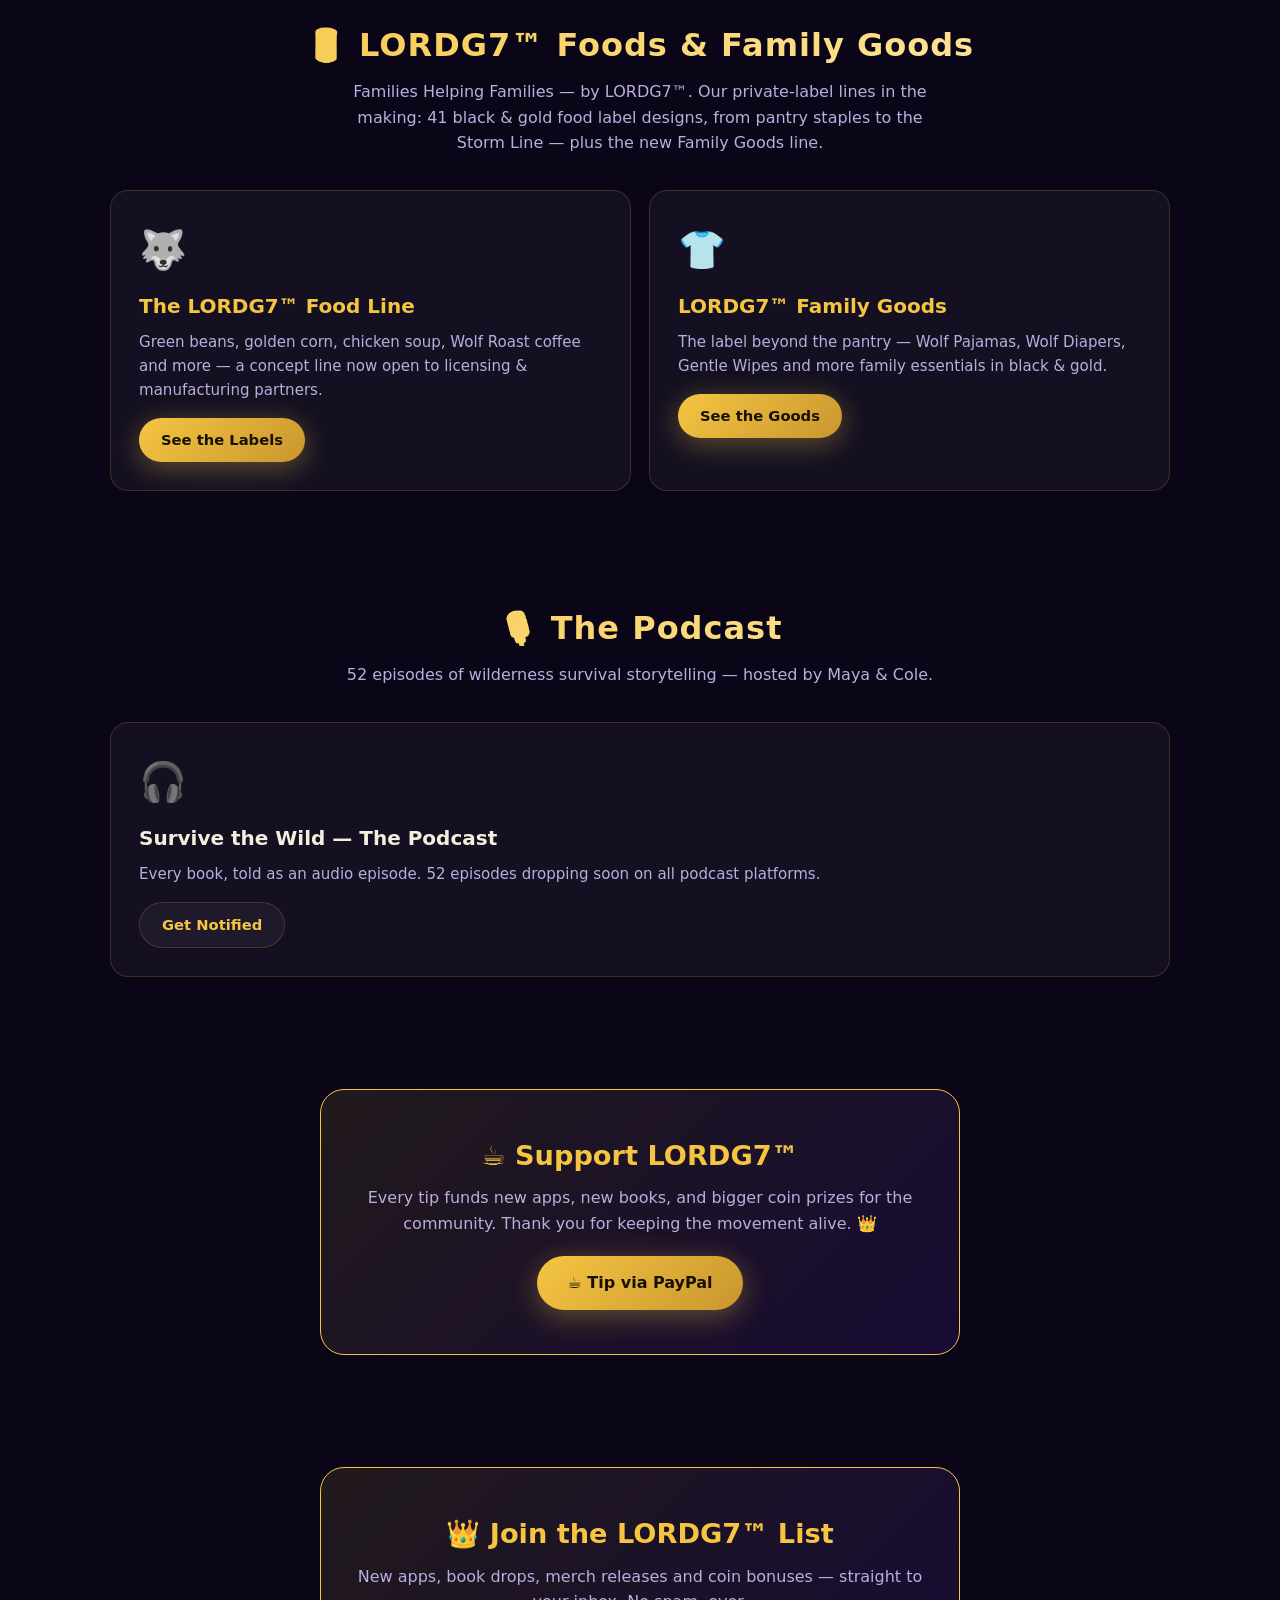
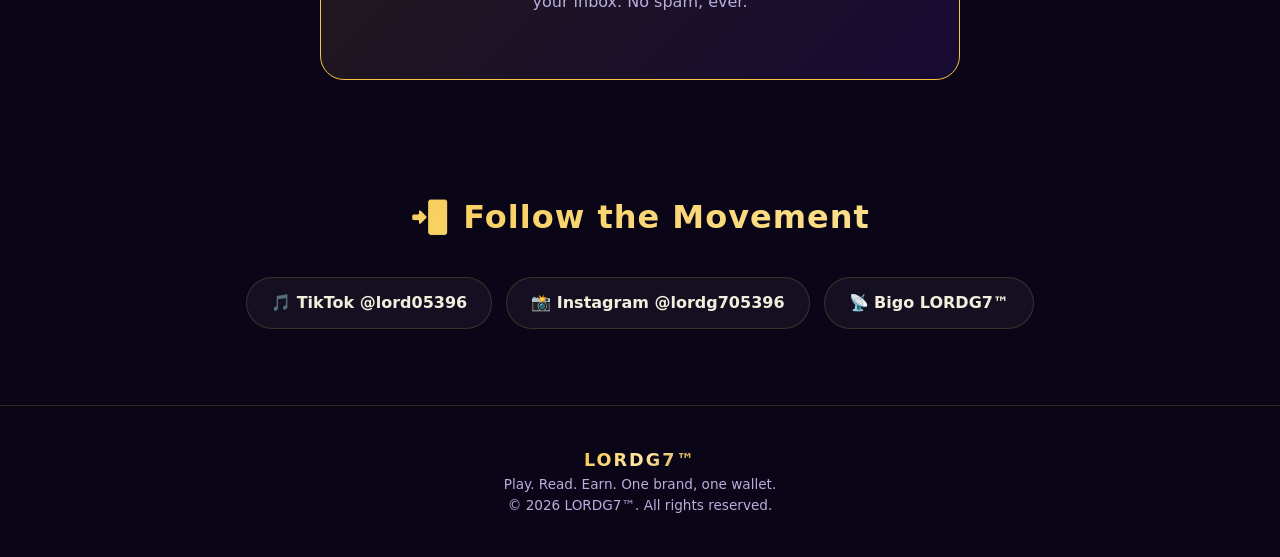
==== commit 4ad6e969: "Add Wolf Bites + Honey BBQ Chips to Foods (41) and Wolf Cub Onesies + Cozy Wolf Blanket to Goods (6)" ====
--- a/index.html
+++ b/index.html
@@ -157,7 +157,7 @@
   <div class="wrap">
     <div class="sec-head">
       <h2>🥫 LORDG7™ Foods &amp; Family Goods</h2>
-      <p>Families Helping Families — by LORDG7™. Our private-label lines in the making: 39 black &amp; gold food label designs, from pantry staples to the Storm Line — plus the new Family Goods line.</p>
+      <p>Families Helping Families — by LORDG7™. Our private-label lines in the making: 41 black &amp; gold food label designs, from pantry staples to the Storm Line — plus the new Family Goods line.</p>
     </div>
     <div class="cards">
       <div class="fcard">
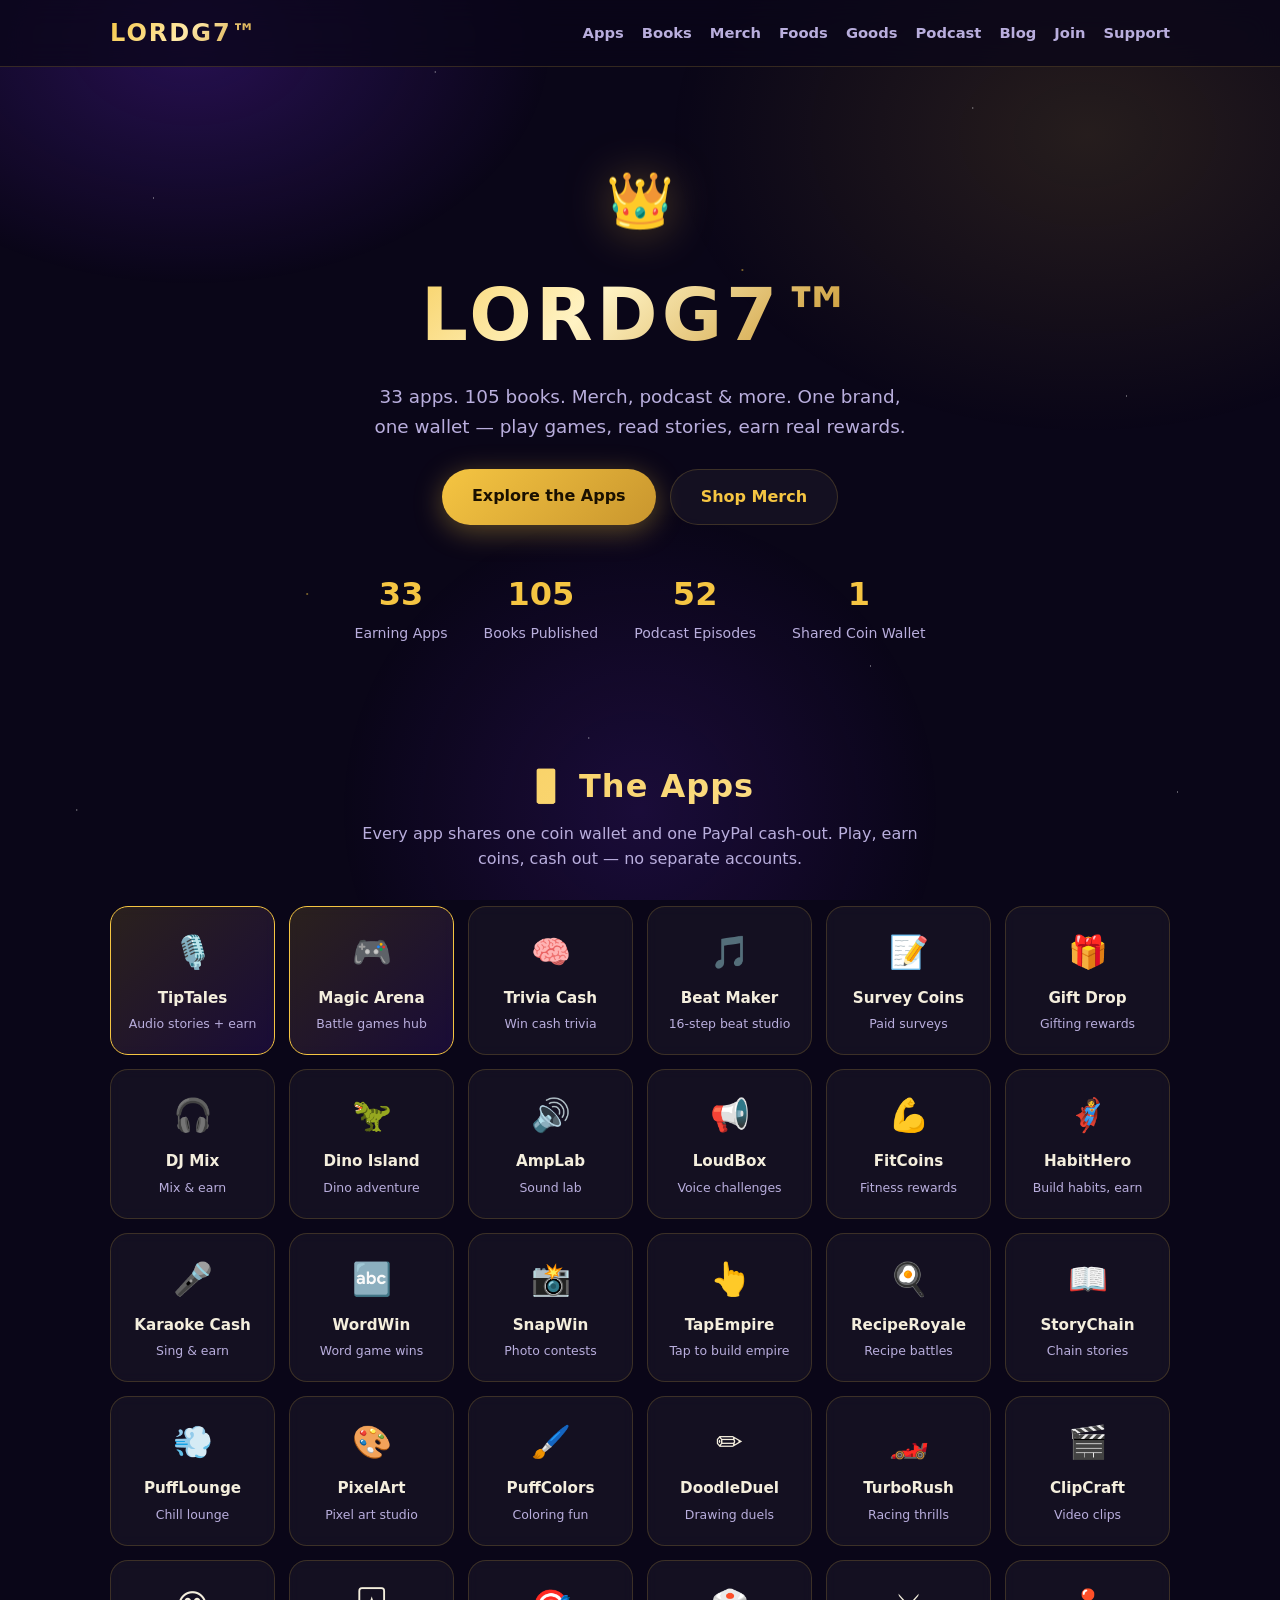
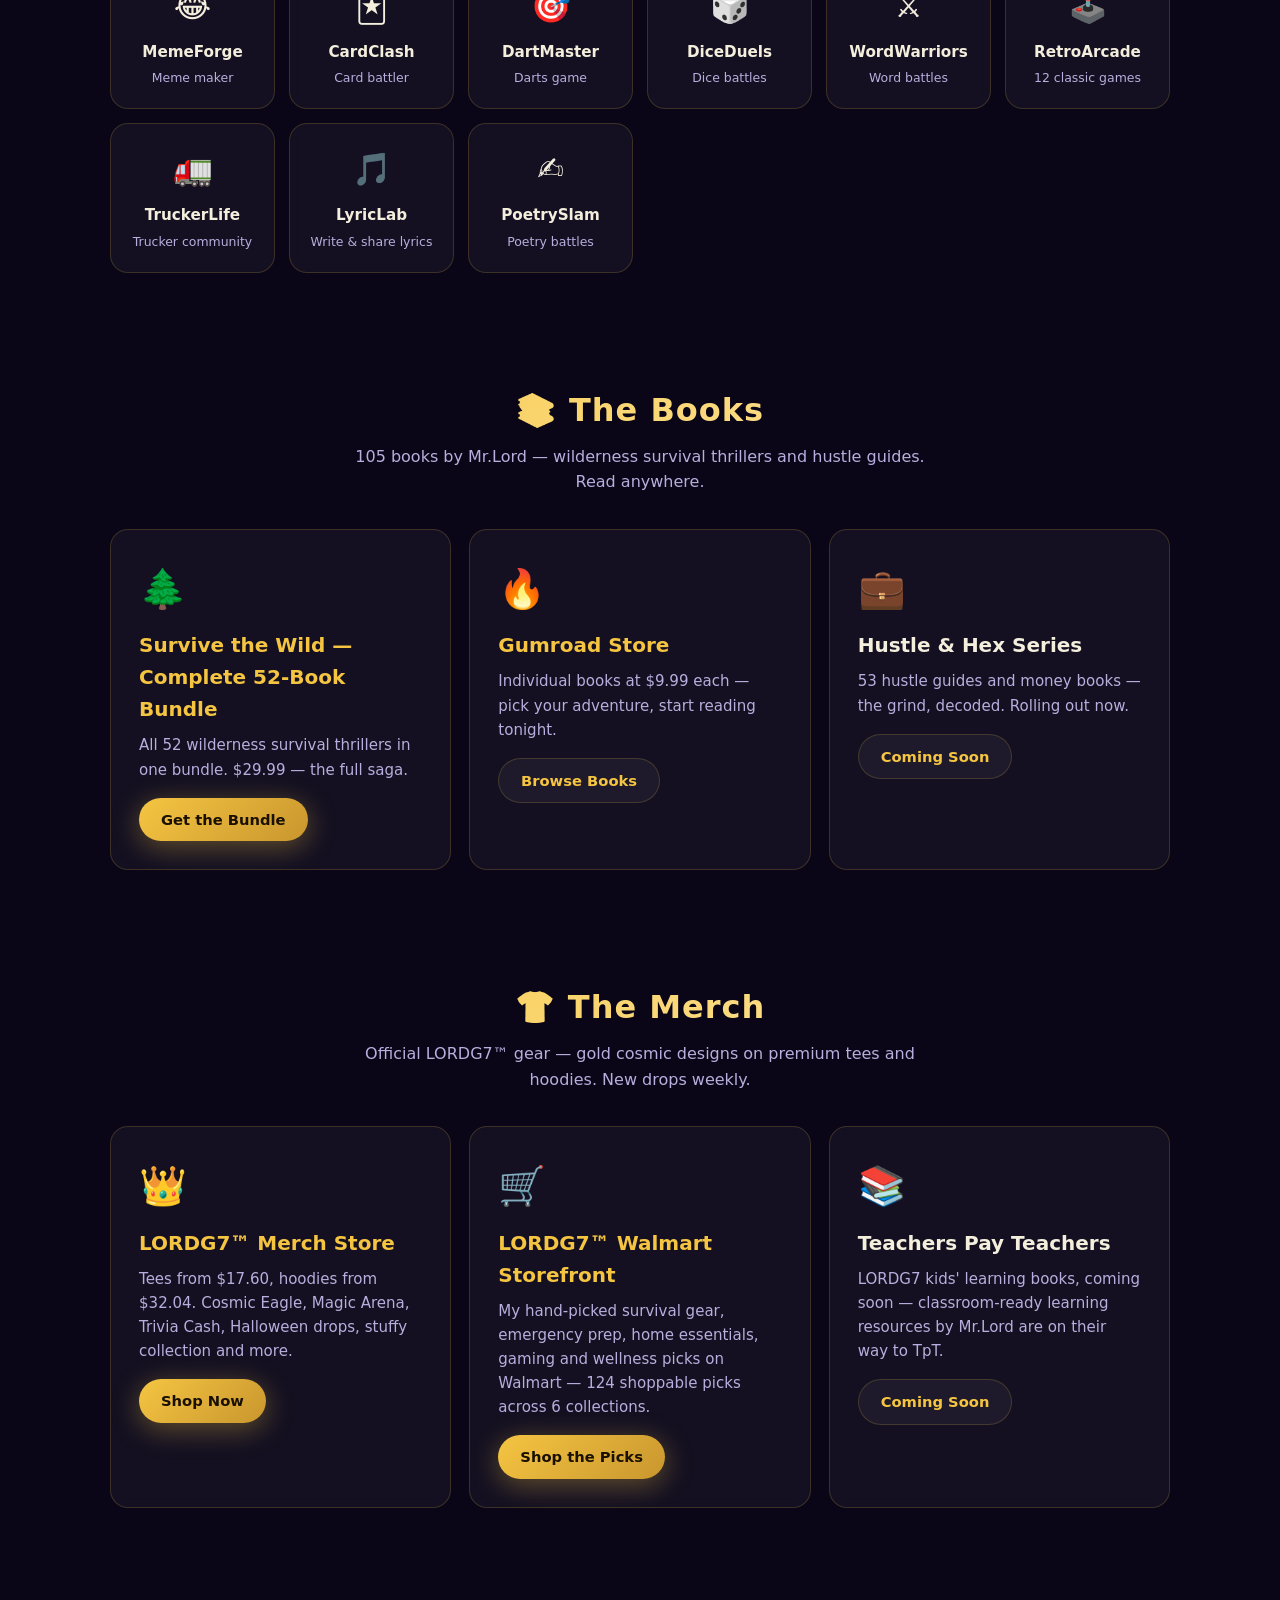
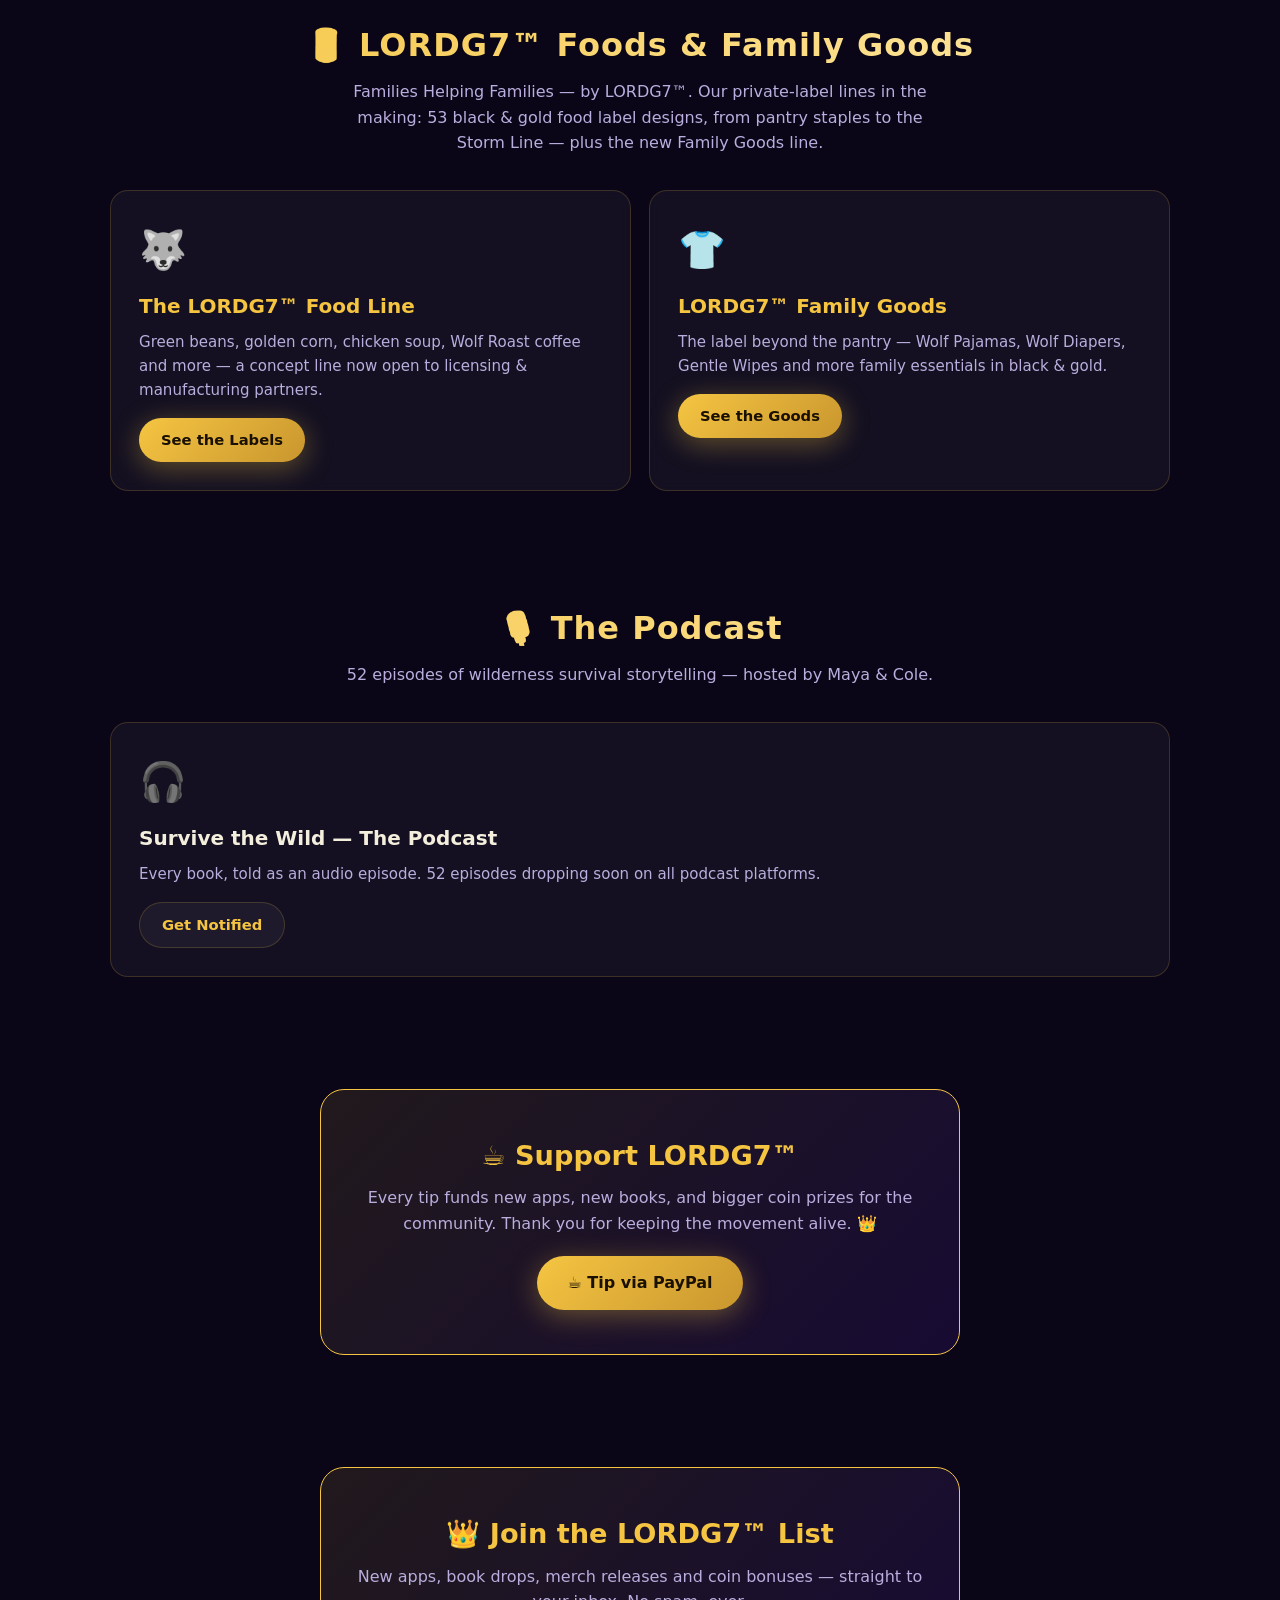
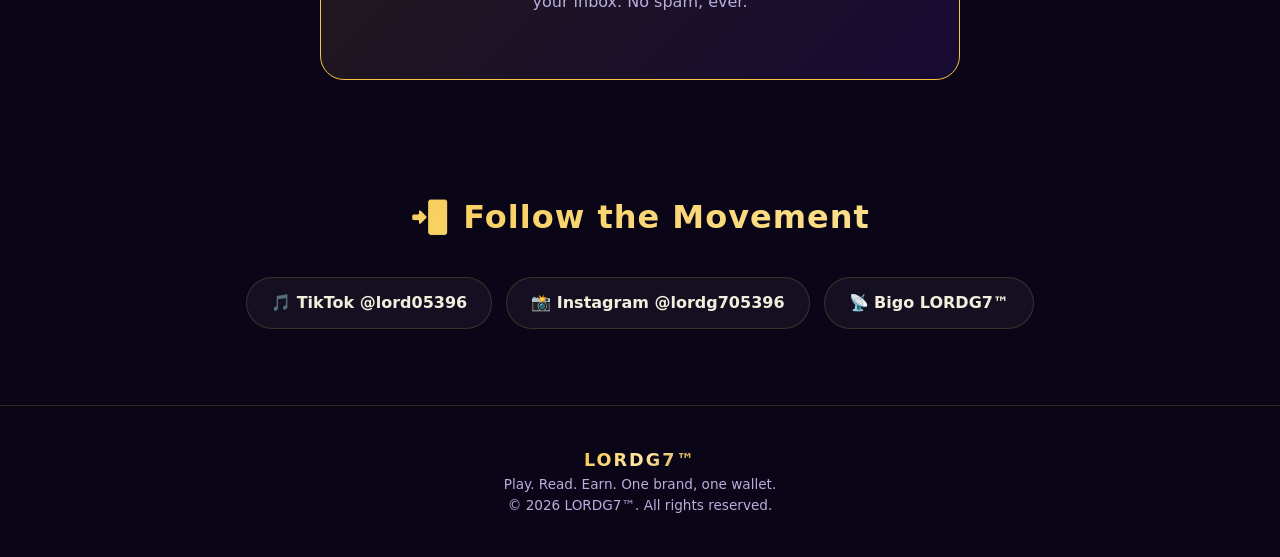
==== commit b2805eb7: "Add 12 new Foods labels (53 total): marinara, vegetable soup, beef stew, peaches, fruit cocktail, ap" ====
--- a/index.html
+++ b/index.html
@@ -157,7 +157,7 @@
   <div class="wrap">
     <div class="sec-head">
       <h2>🥫 LORDG7™ Foods &amp; Family Goods</h2>
-      <p>Families Helping Families — by LORDG7™. Our private-label lines in the making: 41 black &amp; gold food label designs, from pantry staples to the Storm Line — plus the new Family Goods line.</p>
+      <p>Families Helping Families — by LORDG7™. Our private-label lines in the making: 53 black &amp; gold food label designs, from pantry staples to the Storm Line — plus the new Family Goods line.</p>
     </div>
     <div class="cards">
       <div class="fcard">
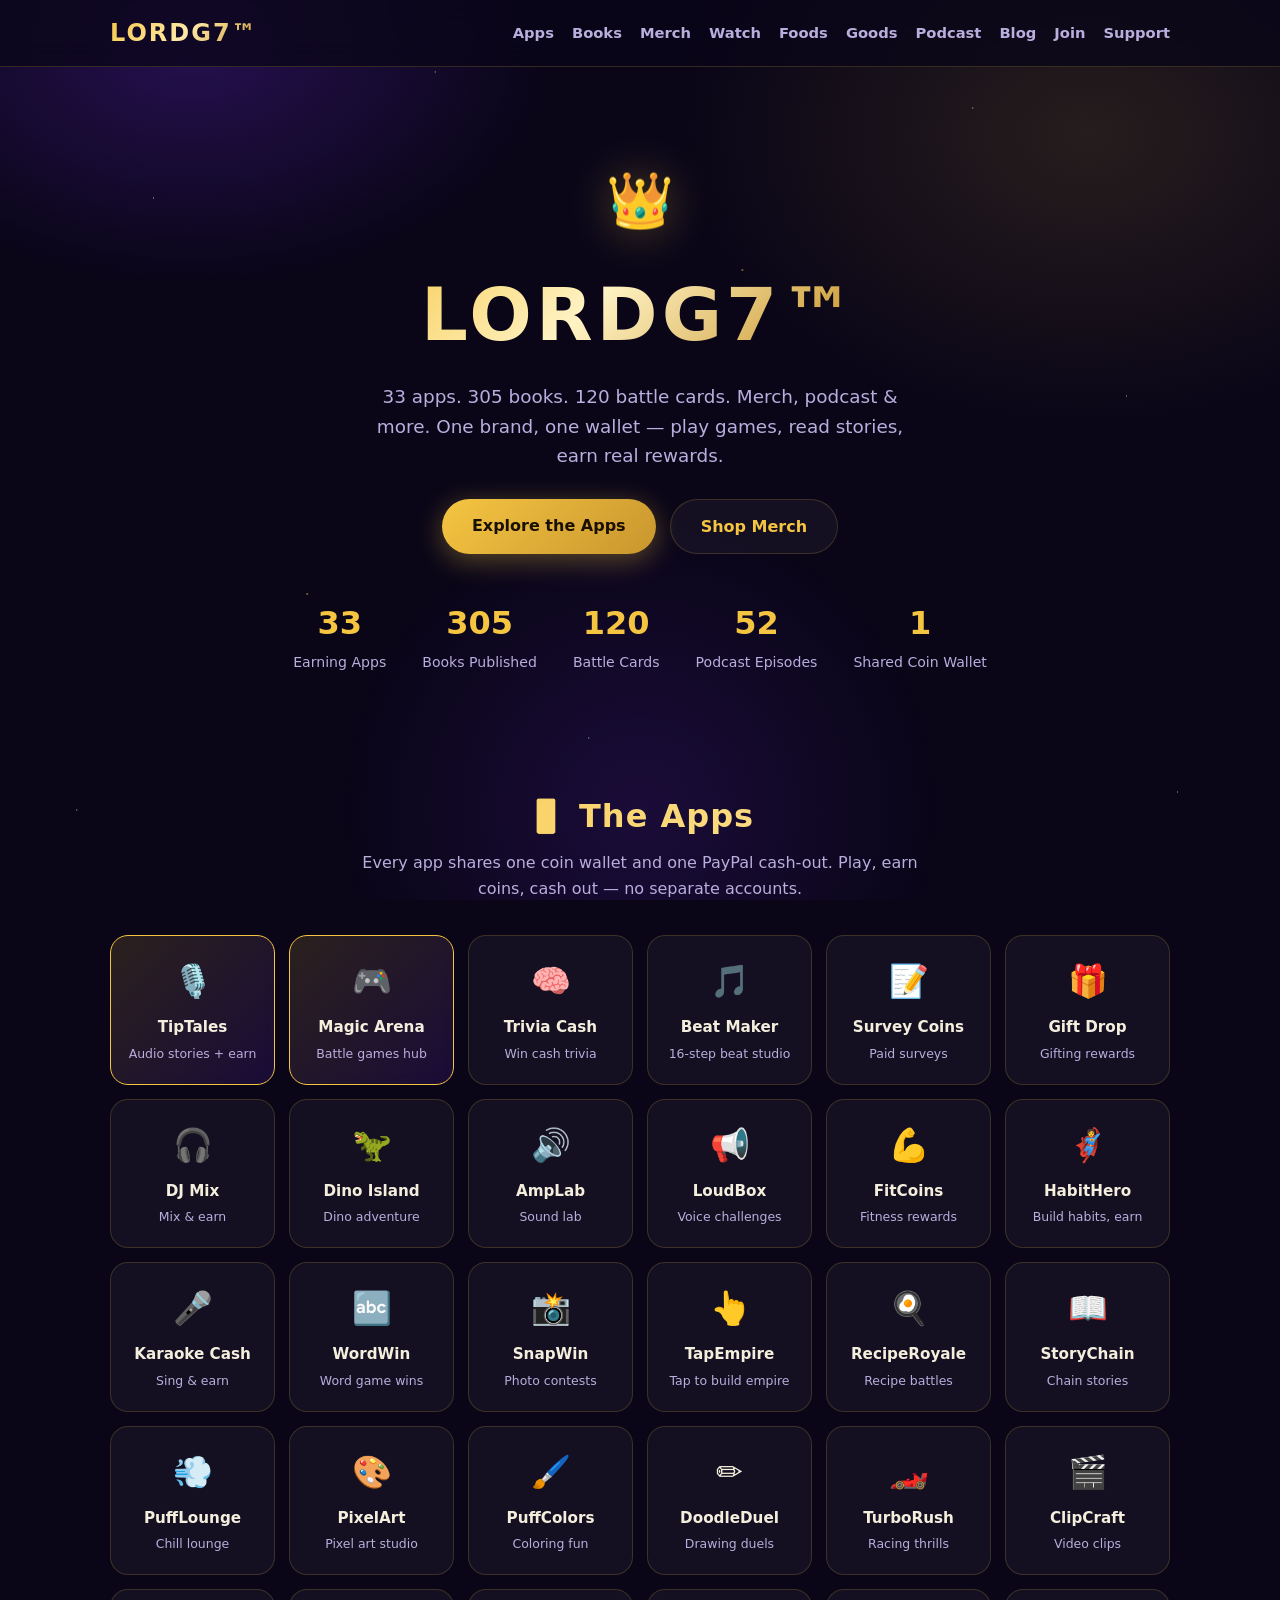
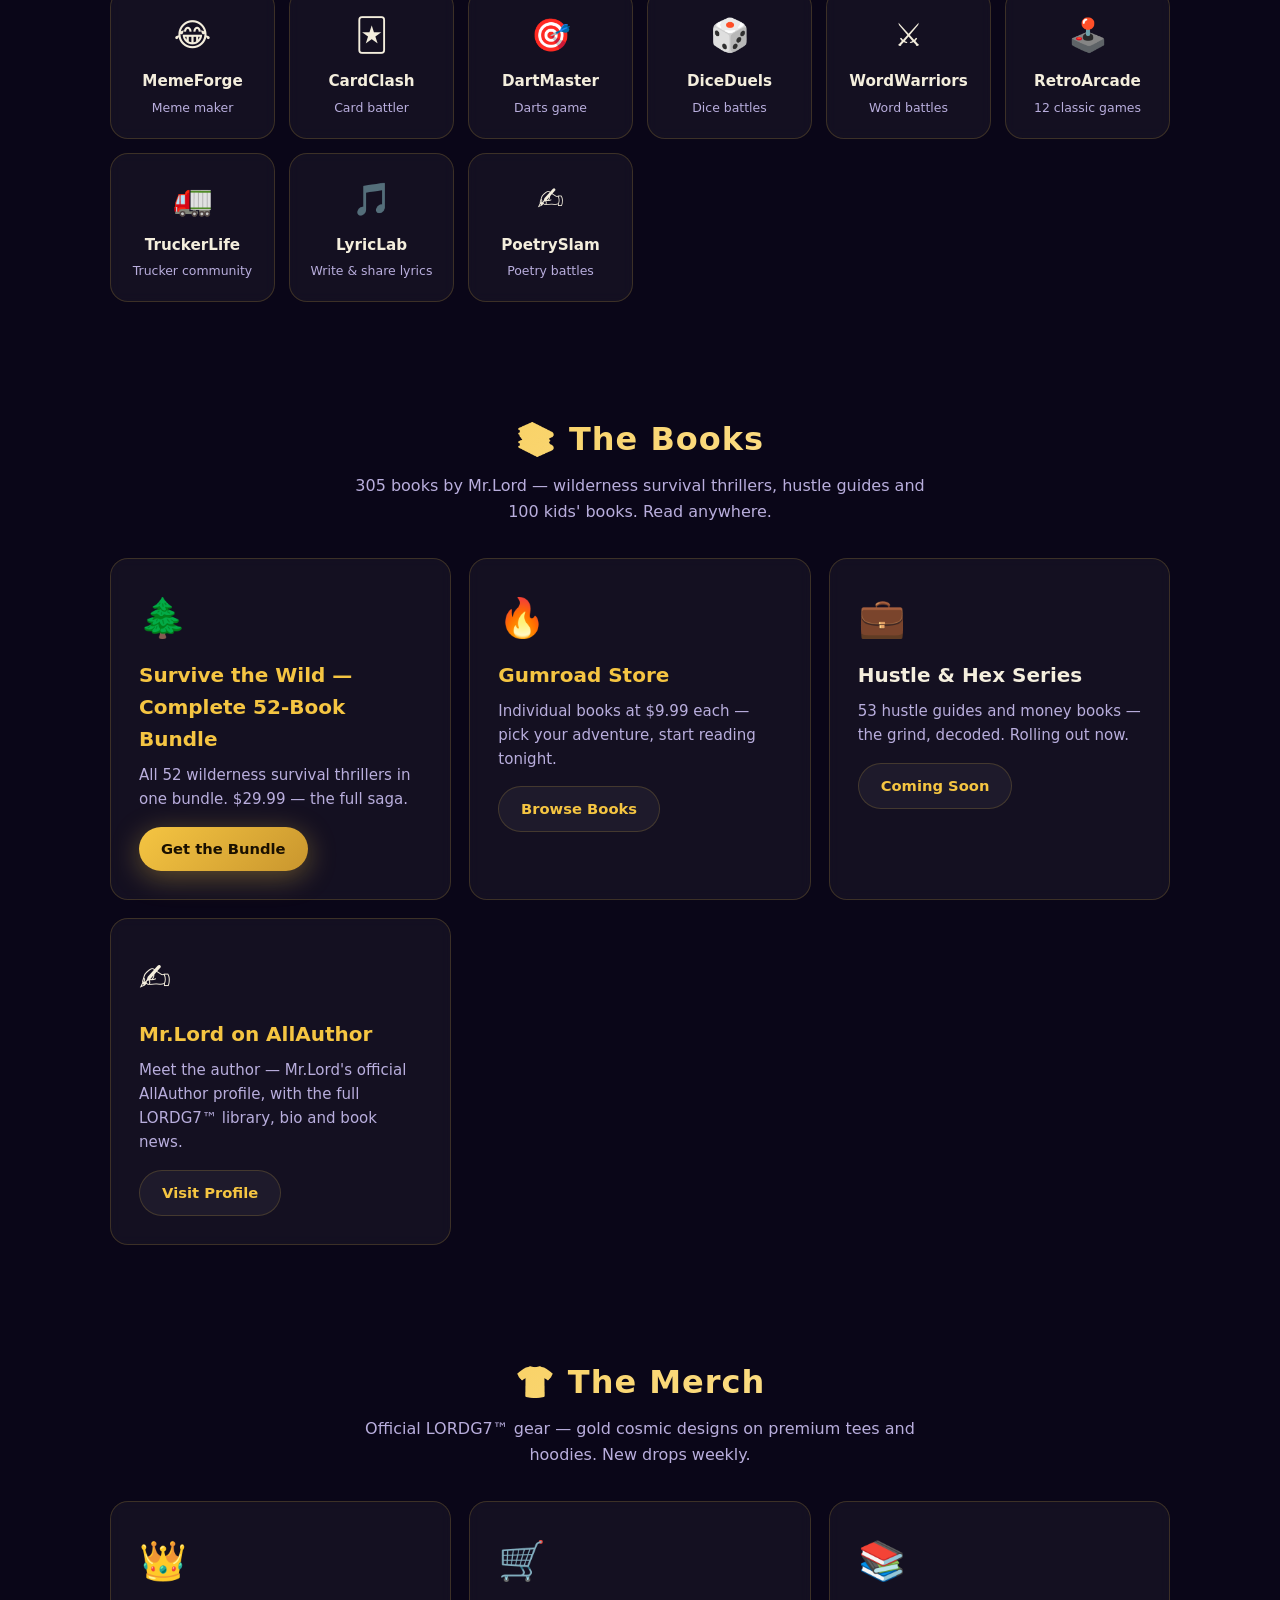
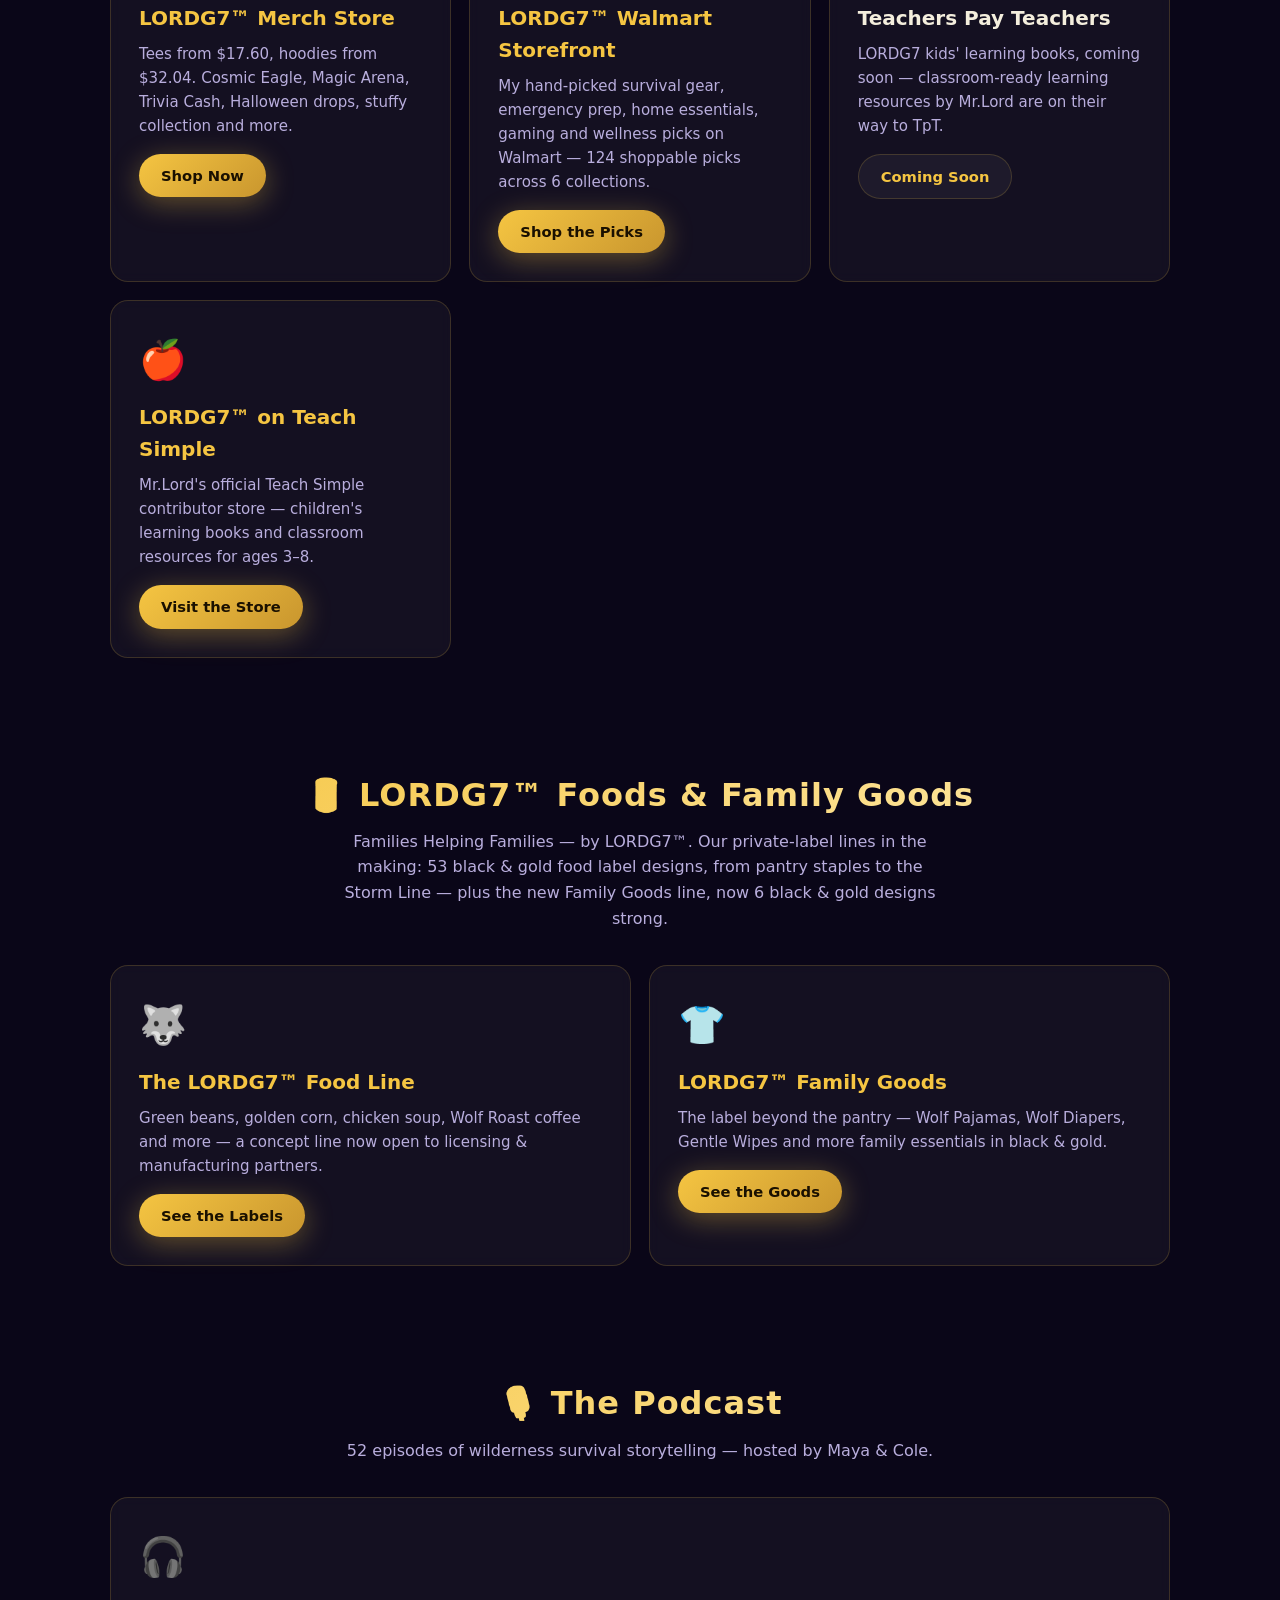
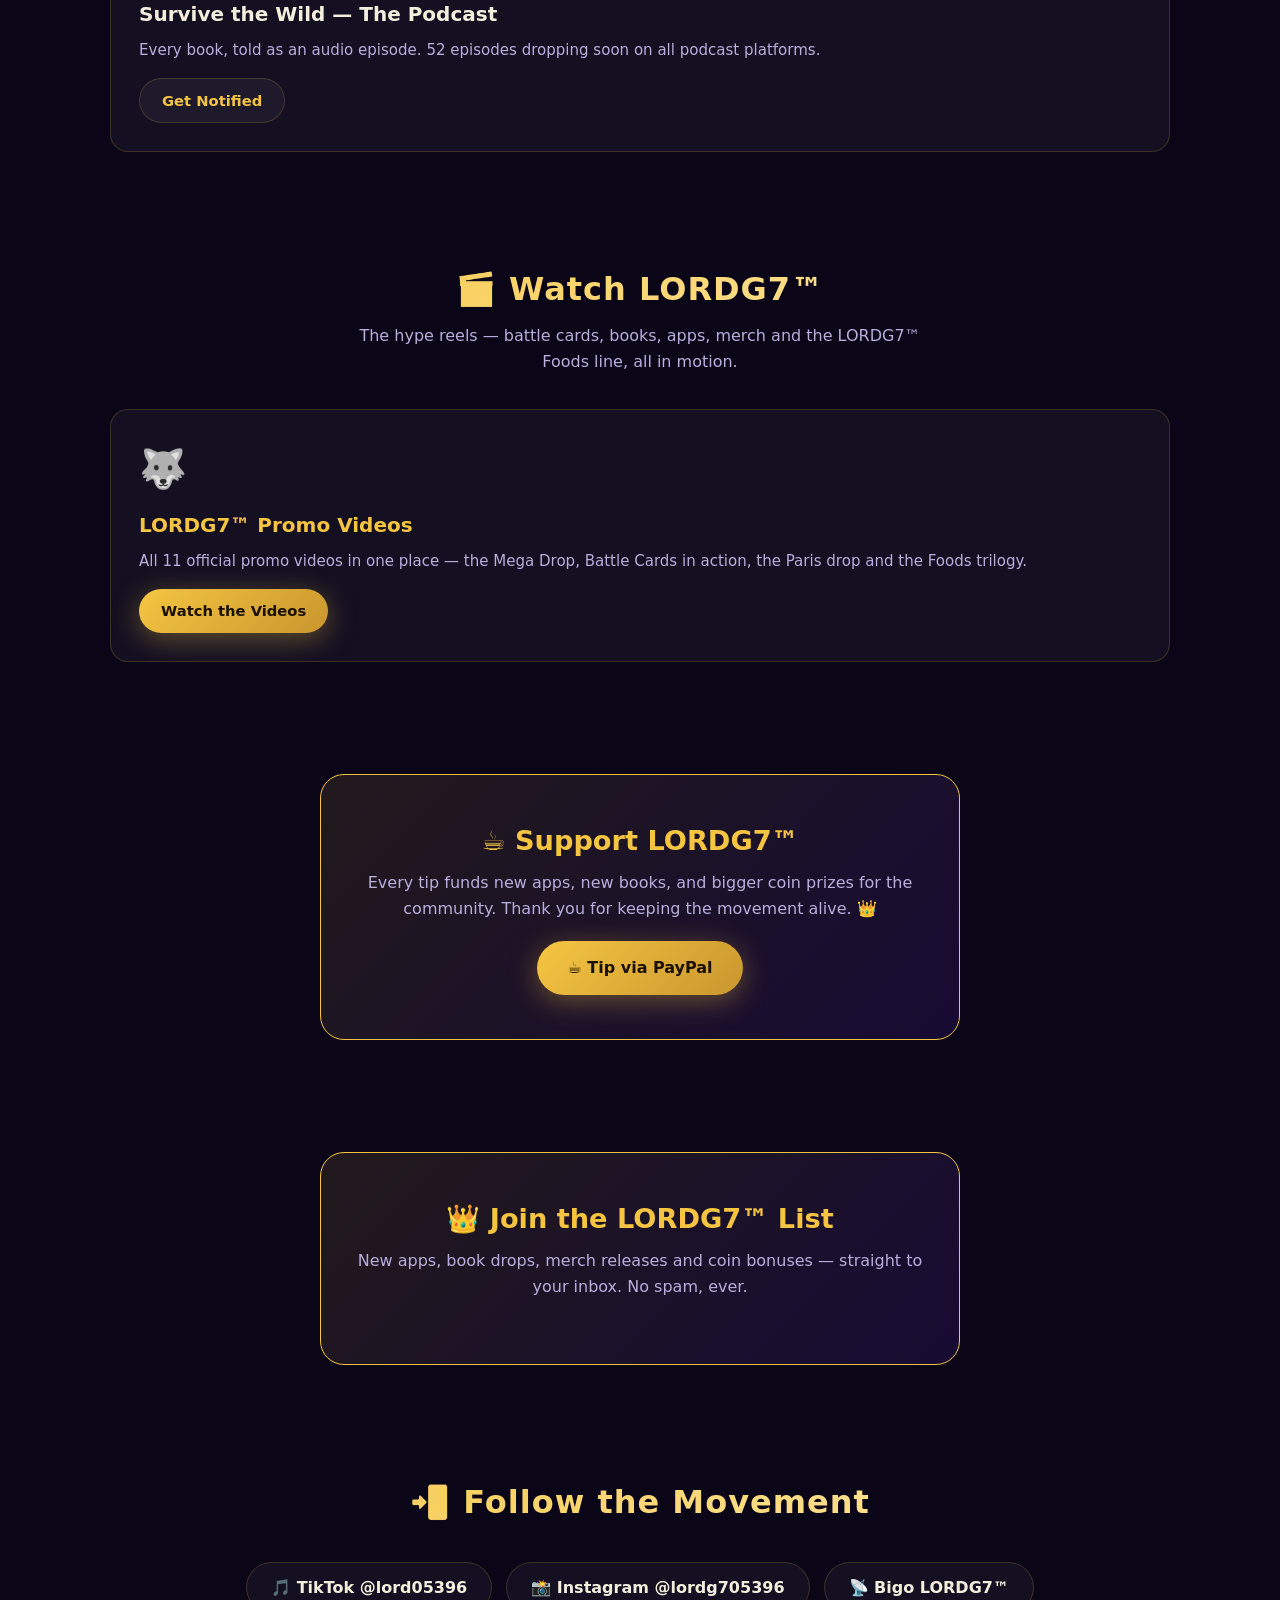
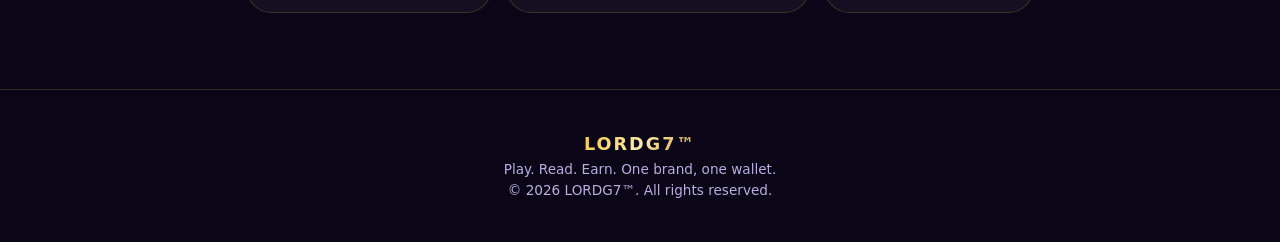
==== commit f88e5006: "Refresh hub: 305 books + 120 battle cards counts, Teach Simple + AllAuthor links, new /videos/ page " ====
--- a/index.html
+++ b/index.html
@@ -4,7 +4,7 @@
 <meta charset="UTF-8">
 <meta name="viewport" content="width=device-width, initial-scale=1.0">
 <title>LORDG7™ — Apps, Books, Merch & More</title>
-<meta name="description" content="The official LORDG7™ hub: 33 earning apps, 105 books, merch, podcast and more. Play, read, earn.">
+<meta name="description" content="The official LORDG7™ hub: 33 earning apps, 305 books, 120 battle cards, merch, podcast and more. Play, read, earn.">
 <meta name="theme-color" content="#2a0a5e">
 <link rel="manifest" href="manifest.json">
 <link rel="icon" type="image/png" sizes="192x192" href="icon-192.png">
@@ -23,6 +23,7 @@
       <a href="#apps">Apps</a>
       <a href="#books">Books</a>
       <a href="#merch">Merch</a>
+      <a href="videos/">Watch</a>
       <a href="foods/">Foods</a>
       <a href="goods/">Goods</a>
       <a href="#podcast">Podcast</a>
@@ -37,14 +38,15 @@
   <div class="wrap">
     <div class="crown">👑</div>
     <h1>LORDG7™</h1>
-    <p class="tag">33 apps. 105 books. Merch, podcast & more. One brand, one wallet — play games, read stories, earn real rewards.</p>
+    <p class="tag">33 apps. 305 books. 120 battle cards. Merch, podcast & more. One brand, one wallet — play games, read stories, earn real rewards.</p>
     <div class="cta-row">
       <a class="btn btn-gold" href="#apps">Explore the Apps</a>
       <a class="btn btn-ghost" href="https://app.amazecommerce.com/shop/lordg7" target="_blank" rel="noopener">Shop Merch</a>
     </div>
     <div class="stats">
       <div class="stat"><b>33</b><span>Earning Apps</span></div>
-      <div class="stat"><b>105</b><span>Books Published</span></div>
+      <div class="stat"><b>305</b><span>Books Published</span></div>
+      <div class="stat"><b>120</b><span>Battle Cards</span></div>
       <div class="stat"><b>52</b><span>Podcast Episodes</span></div>
       <div class="stat"><b>1</b><span>Shared Coin Wallet</span></div>
     </div>
@@ -99,7 +101,7 @@
   <div class="wrap">
     <div class="sec-head">
       <h2>📚 The Books</h2>
-      <p>105 books by Mr.Lord — wilderness survival thrillers and hustle guides. Read anywhere.</p>
+      <p>305 books by Mr.Lord — wilderness survival thrillers, hustle guides and 100 kids' books. Read anywhere.</p>
     </div>
     <div class="cards">
       <div class="fcard">
@@ -120,6 +122,12 @@
         <p>53 hustle guides and money books — the grind, decoded. Rolling out now.</p>
         <a class="btn btn-ghost" href="https://lordsman.gumroad.com/" target="_blank" rel="noopener">Coming Soon</a>
       </div>
+      <div class="fcard">
+        <span class="emoji">✍️</span>
+        <h3><a href="https://lordg7.allauthor.com/" target="_blank" rel="noopener">Mr.Lord on AllAuthor</a></h3>
+        <p>Meet the author — Mr.Lord's official AllAuthor profile, with the full LORDG7™ library, bio and book news.</p>
+        <a class="btn btn-ghost" href="https://lordg7.allauthor.com/" target="_blank" rel="noopener">Visit Profile</a>
+      </div>
     </div>
   </div>
 </section>
@@ -149,6 +157,12 @@
         <p>LORDG7 kids' learning books, coming soon — classroom-ready learning resources by Mr.Lord are on their way to TpT.</p>
         <a class="btn btn-ghost" href="#books">Coming Soon</a>
       </div>
+      <div class="fcard">
+        <span class="emoji">🍎</span>
+        <h3><a href="https://teachsimple.com/contributor/lordg7" target="_blank" rel="noopener">LORDG7™ on Teach Simple</a></h3>
+        <p>Mr.Lord's official Teach Simple contributor store — children's learning books and classroom resources for ages 3–8.</p>
+        <a class="btn btn-gold" href="https://teachsimple.com/contributor/lordg7" target="_blank" rel="noopener">Visit the Store</a>
+      </div>
     </div>
   </div>
 </section>
@@ -157,7 +171,7 @@
   <div class="wrap">
     <div class="sec-head">
       <h2>🥫 LORDG7™ Foods &amp; Family Goods</h2>
-      <p>Families Helping Families — by LORDG7™. Our private-label lines in the making: 53 black &amp; gold food label designs, from pantry staples to the Storm Line — plus the new Family Goods line.</p>
+      <p>Families Helping Families — by LORDG7™. Our private-label lines in the making: 53 black &amp; gold food label designs, from pantry staples to the Storm Line — plus the new Family Goods line, now 6 black &amp; gold designs strong.</p>
     </div>
     <div class="cards">
       <div class="fcard">
@@ -188,6 +202,23 @@
         <h3>Survive the Wild — The Podcast</h3>
         <p>Every book, told as an audio episode. 52 episodes dropping soon on all podcast platforms.</p>
         <a class="btn btn-ghost" href="#newsletter">Get Notified</a>
+      </div>
+    </div>
+  </div>
+</section>
+
+<section id="watch">
+  <div class="wrap">
+    <div class="sec-head">
+      <h2>🎬 Watch LORDG7™</h2>
+      <p>The hype reels — battle cards, books, apps, merch and the LORDG7™ Foods line, all in motion.</p>
+    </div>
+    <div class="cards">
+      <div class="fcard">
+        <span class="emoji">🐺</span>
+        <h3><a href="videos/">LORDG7™ Promo Videos</a></h3>
+        <p>All 11 official promo videos in one place — the Mega Drop, Battle Cards in action, the Paris drop and the Foods trilogy.</p>
+        <a class="btn btn-gold" href="videos/">Watch the Videos</a>
       </div>
     </div>
   </div>
--- a/styles.css
+++ b/styles.css
@@ -229,3 +229,23 @@
   -webkit-background-clip: text; background-clip: text; color: transparent;
 }
 .foods-subhead p { color: var(--muted); }
+
+/* Videos gallery */
+.videos-grid {
+  display: grid; grid-template-columns: repeat(auto-fill, minmax(260px, 1fr));
+  gap: 18px; padding-bottom: 16px;
+}
+.video-card {
+  background: var(--card); border: 1px solid var(--card-border);
+  border-radius: var(--radius); overflow: hidden; backdrop-filter: blur(6px);
+  transition: transform .15s ease, border-color .15s ease, box-shadow .15s ease;
+}
+.video-card:hover {
+  transform: translateY(-4px); border-color: var(--gold);
+  box-shadow: 0 12px 30px rgba(245, 197, 66, .15);
+}
+.video-frame { position: relative; aspect-ratio: 9 / 16; max-height: 480px; background: #000; }
+.video-frame iframe { position: absolute; inset: 0; width: 100%; height: 100%; border: 0; }
+.video-card .video-info { padding: 14px 16px 16px; text-align: center; }
+.video-card h3 { font-size: 1rem; color: var(--gold); letter-spacing: .5px; }
+.video-card p { color: var(--muted); font-size: .82rem; margin-top: 2px; }
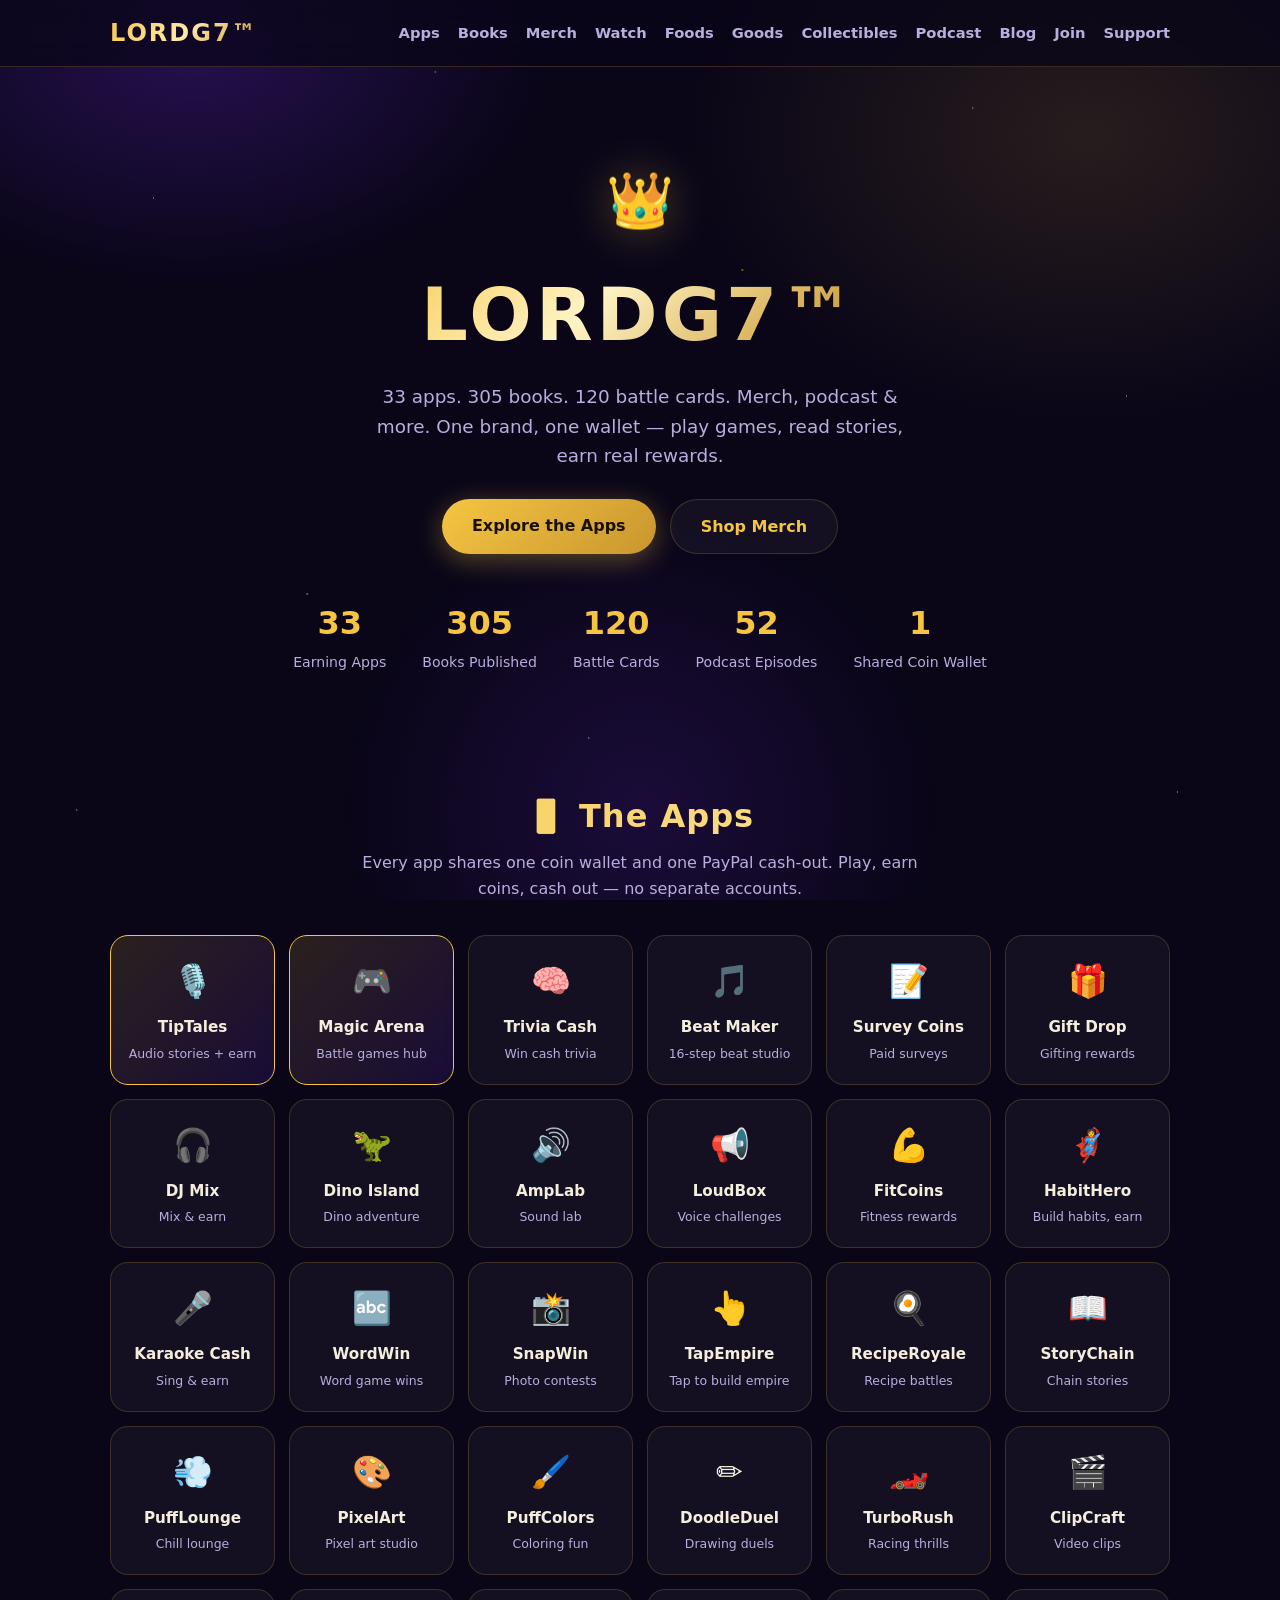
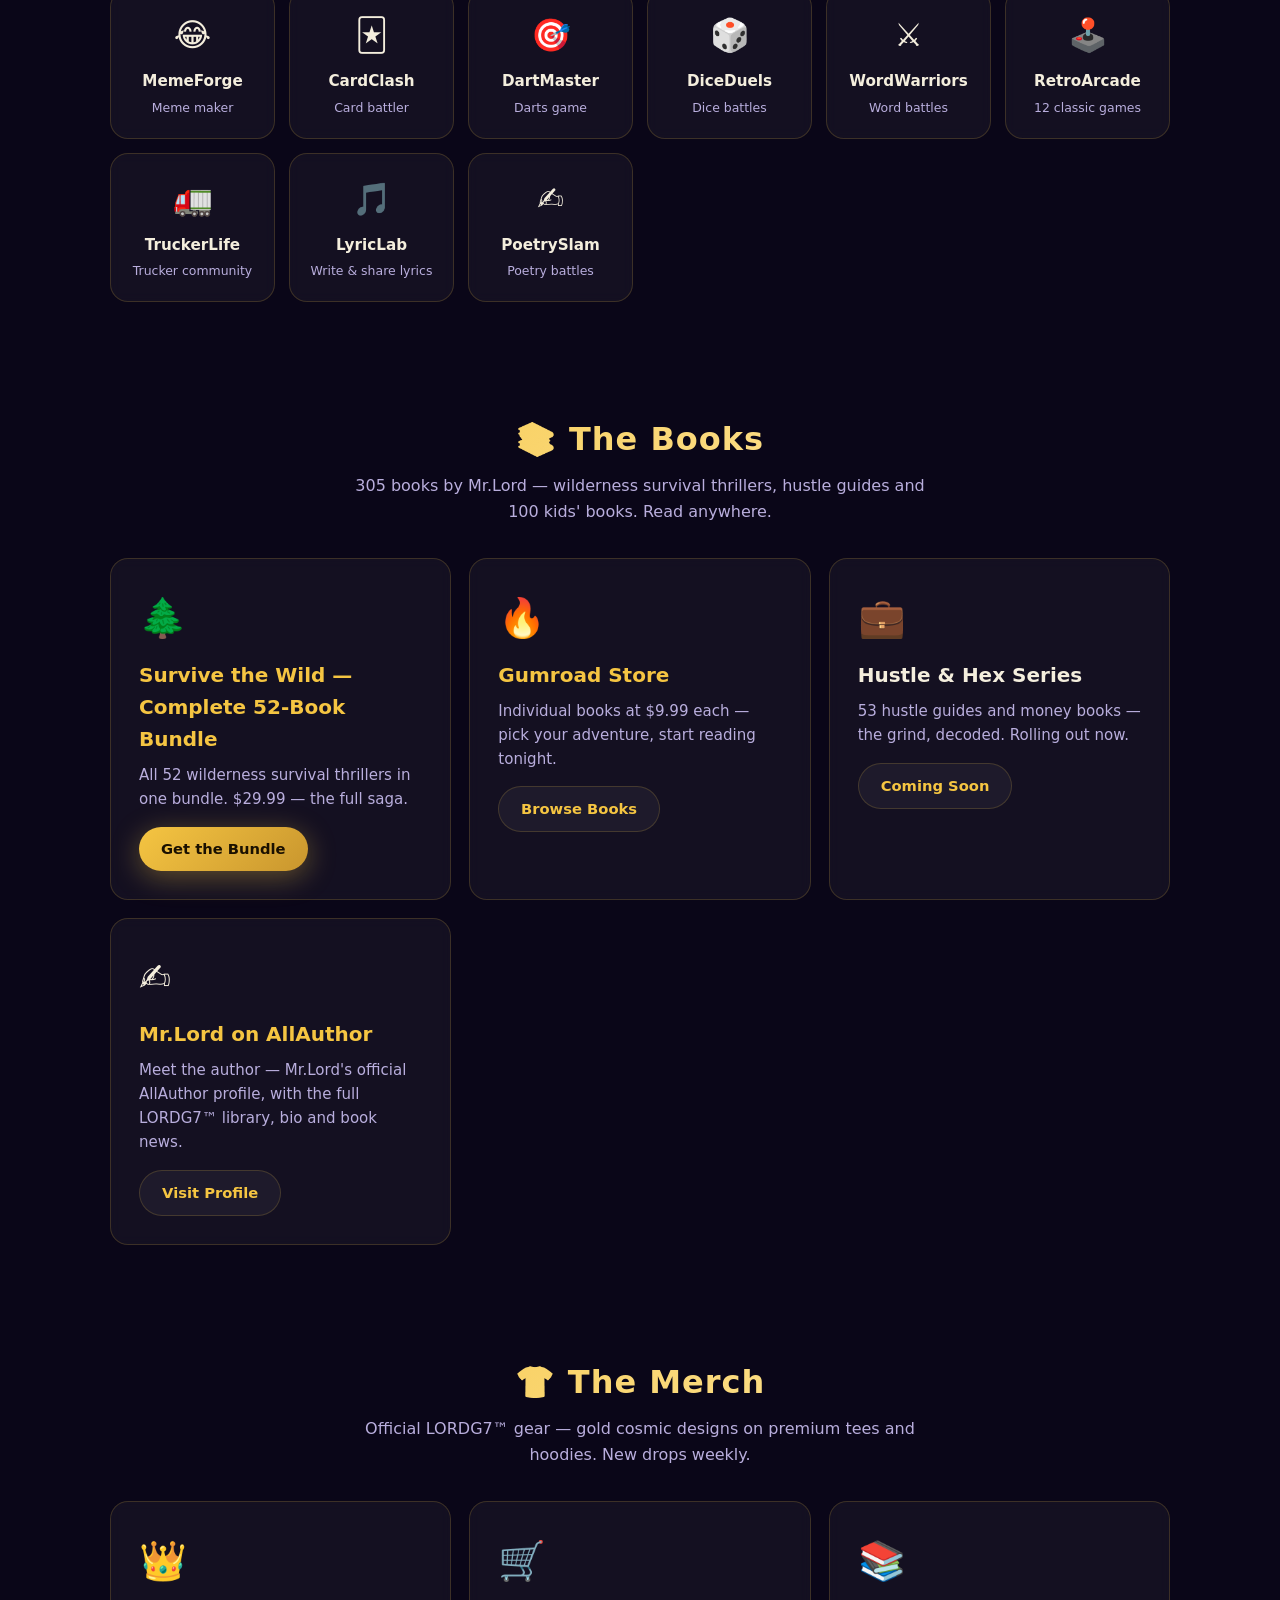
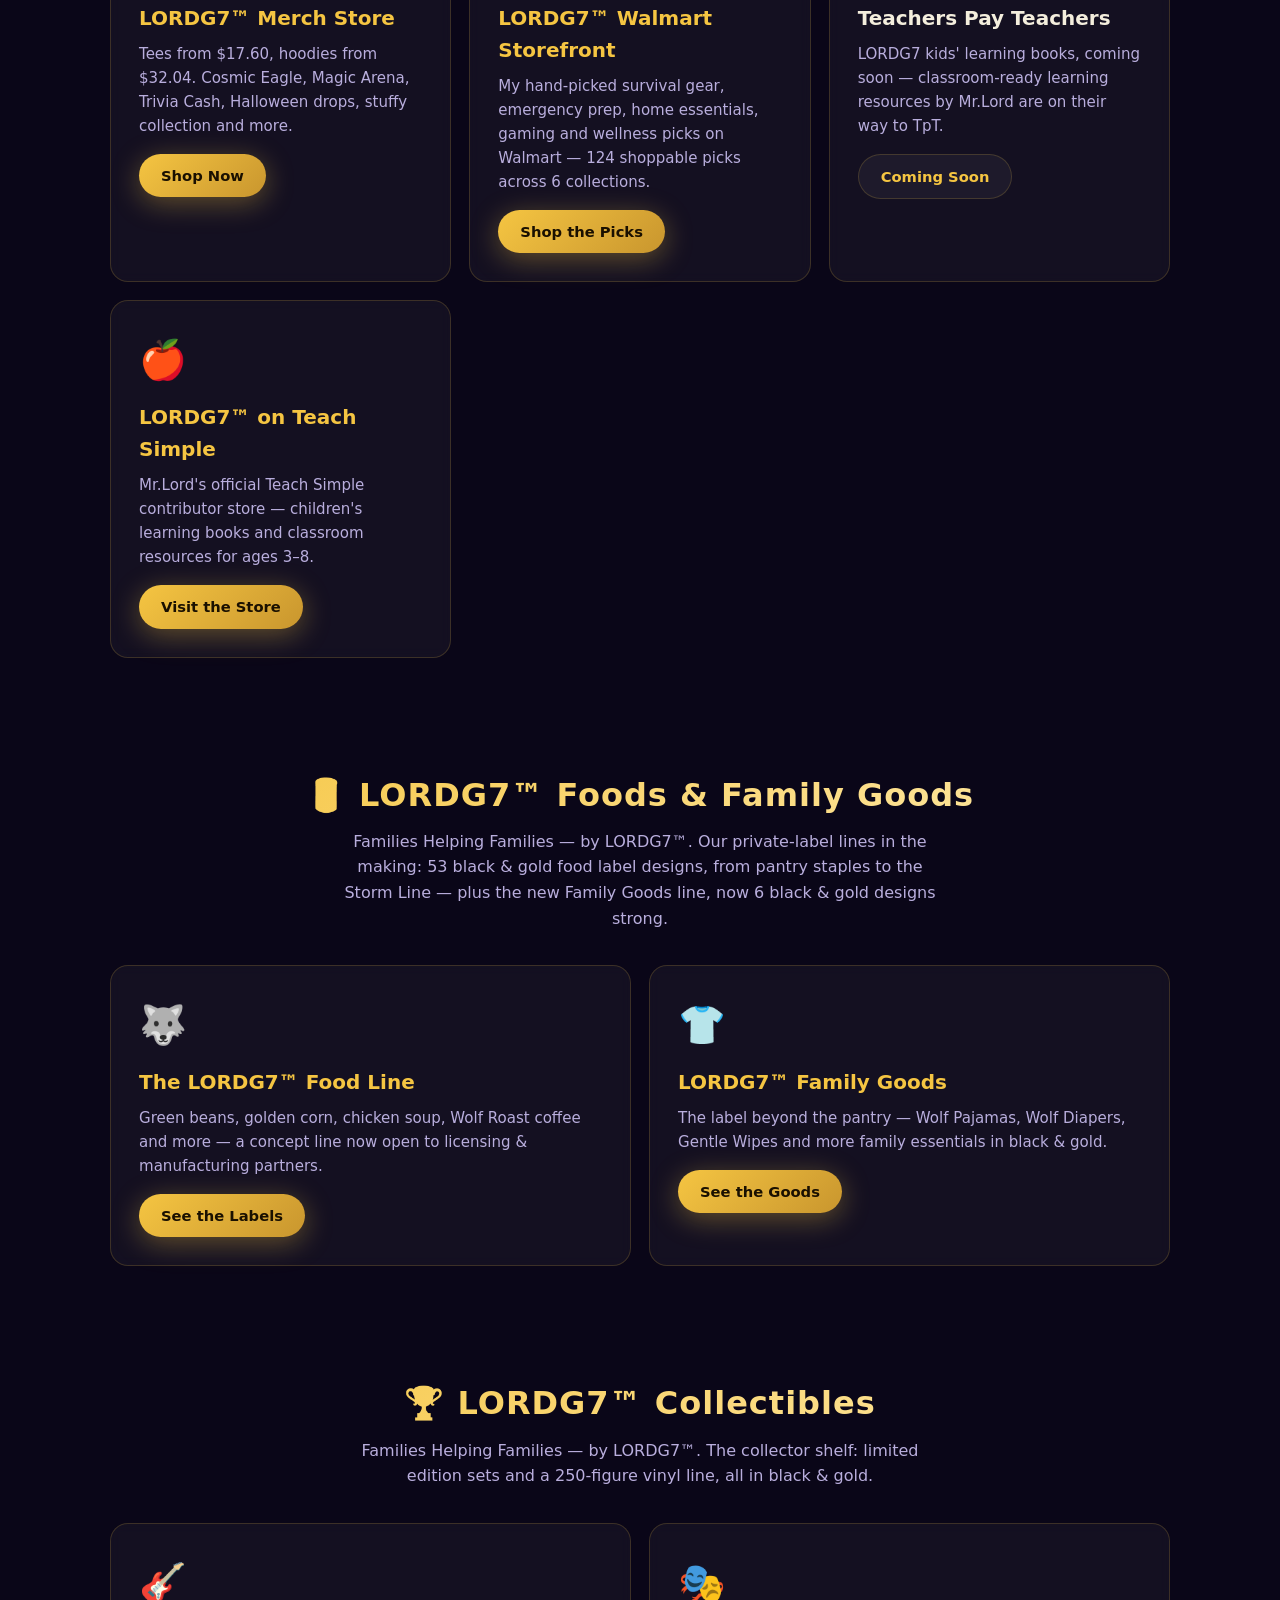
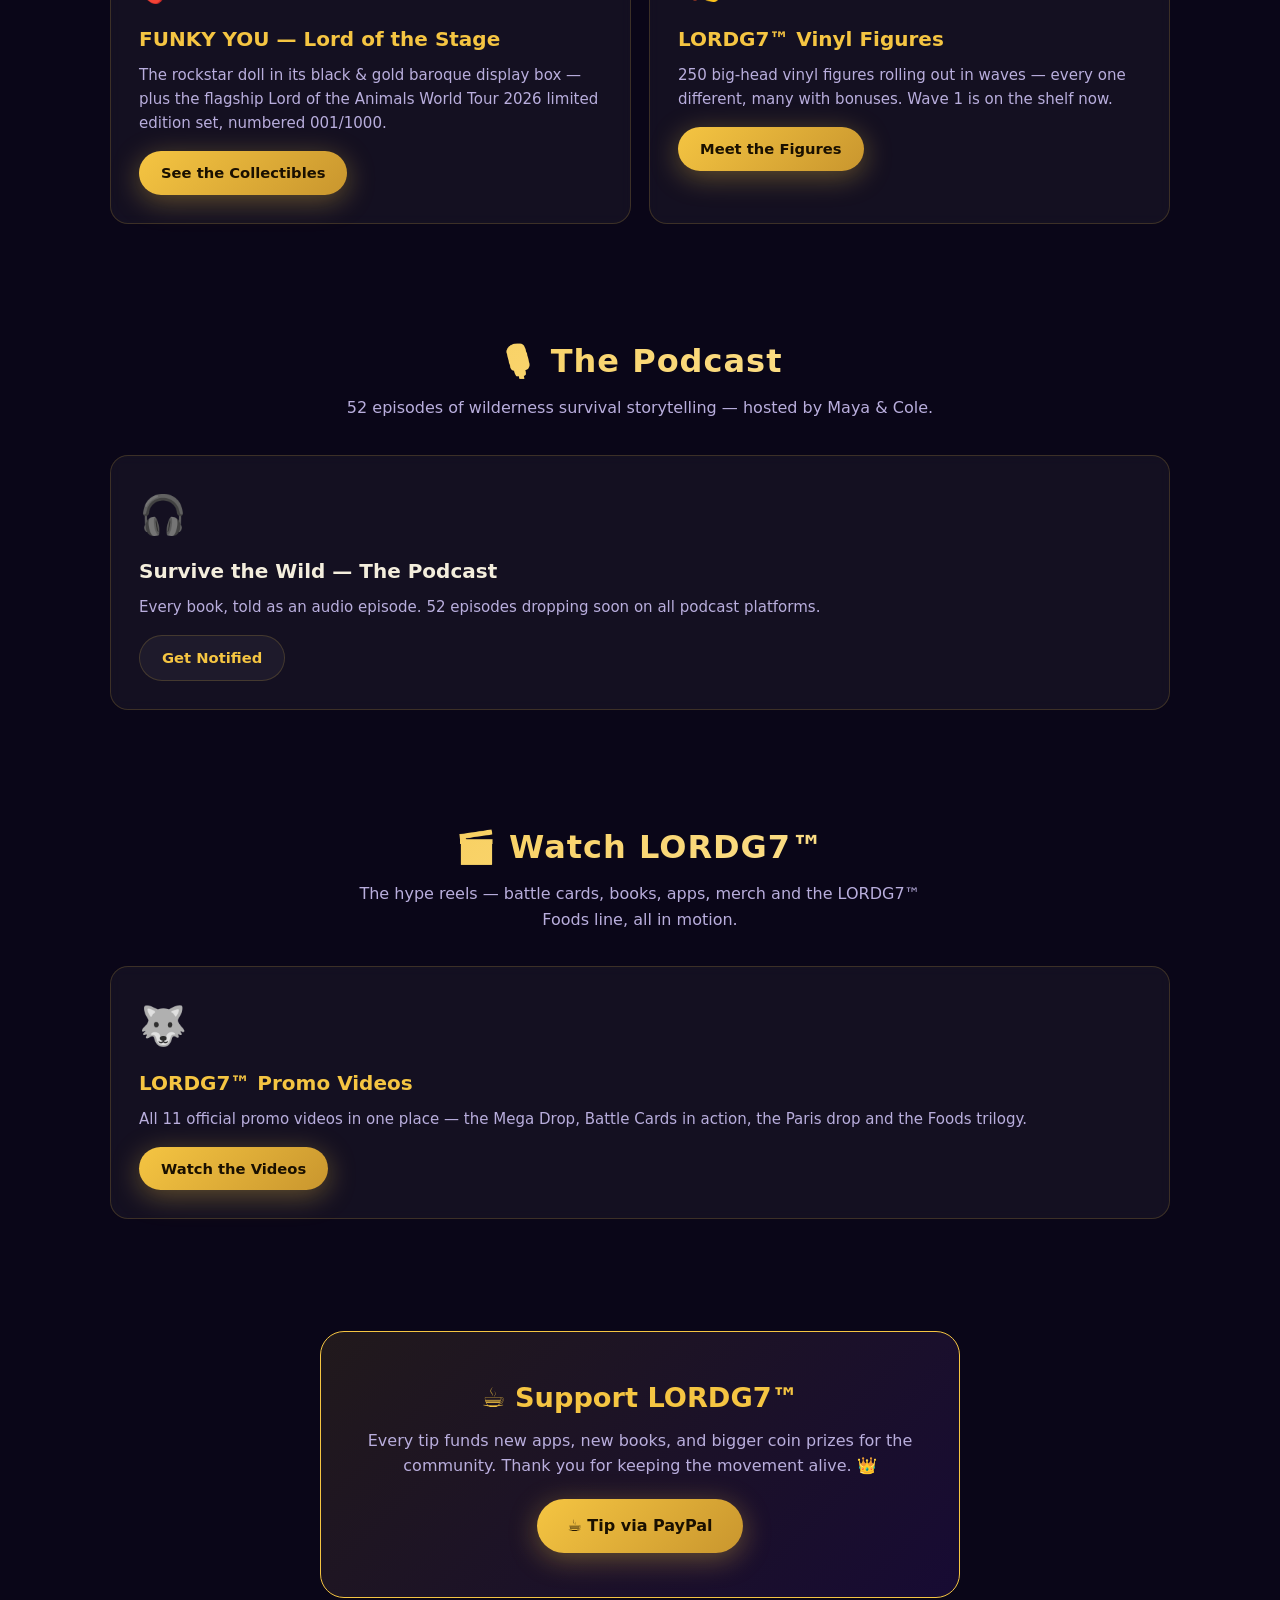
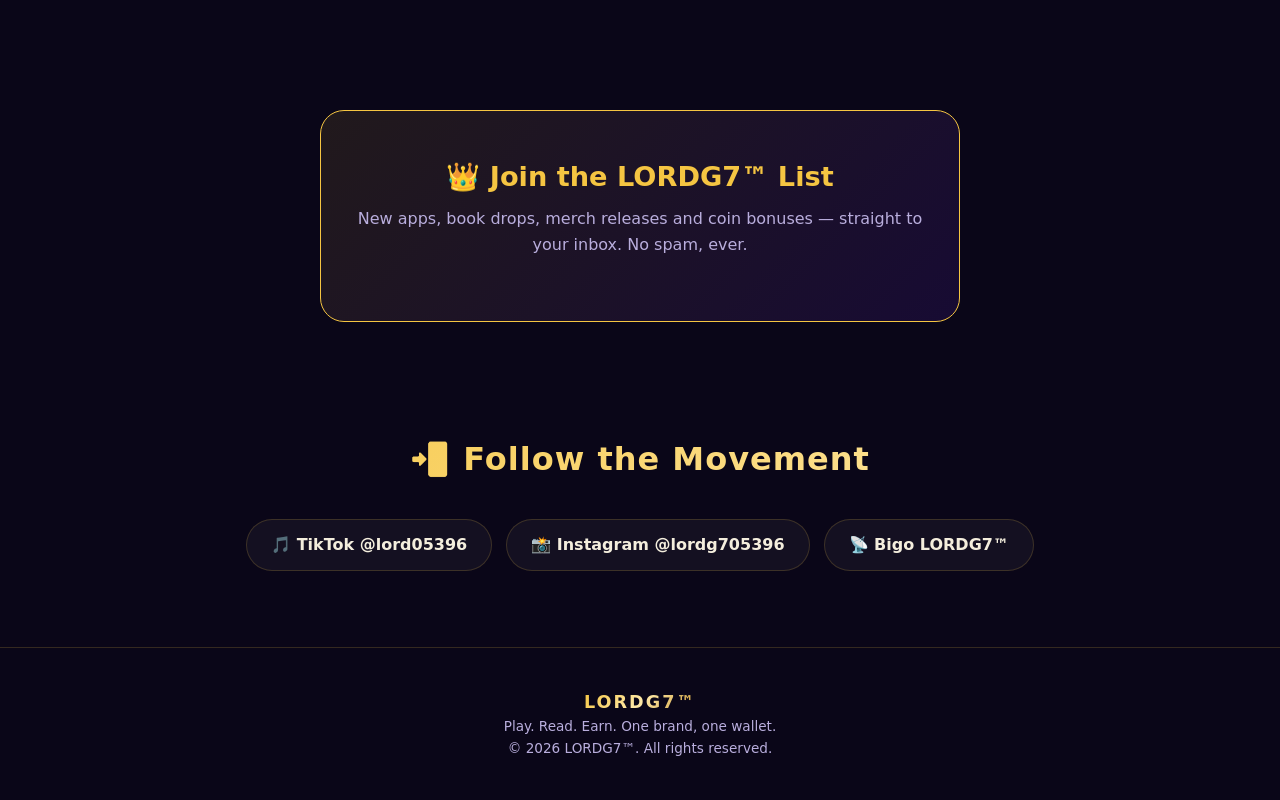
==== commit 28c1e01b: "Add Collectibles shelf: FUNKY YOU doll, World Tour 2026 set, Vinyl Figures wave 1 (cache v9)" ====
--- a/index.html
+++ b/index.html
@@ -26,6 +26,7 @@
       <a href="videos/">Watch</a>
       <a href="foods/">Foods</a>
       <a href="goods/">Goods</a>
+      <a href="collectibles/">Collectibles</a>
       <a href="#podcast">Podcast</a>
       <a href="blog/">Blog</a>
       <a href="#newsletter">Join</a>
@@ -190,6 +191,29 @@
   </div>
 </section>
 
+<section id="collectibles">
+  <div class="wrap">
+    <div class="sec-head">
+      <h2>🏆 LORDG7™ Collectibles</h2>
+      <p>Families Helping Families — by LORDG7™. The collector shelf: limited edition sets and a 250-figure vinyl line, all in black &amp; gold.</p>
+    </div>
+    <div class="cards">
+      <div class="fcard">
+        <span class="emoji">🎸</span>
+        <h3><a href="collectibles/">FUNKY YOU — Lord of the Stage</a></h3>
+        <p>The rockstar doll in its black &amp; gold baroque display box — plus the flagship Lord of the Animals World Tour 2026 limited edition set, numbered 001/1000.</p>
+        <a class="btn btn-gold" href="collectibles/">See the Collectibles</a>
+      </div>
+      <div class="fcard">
+        <span class="emoji">🎭</span>
+        <h3><a href="collectibles/">LORDG7™ Vinyl Figures</a></h3>
+        <p>250 big-head vinyl figures rolling out in waves — every one different, many with bonuses. Wave 1 is on the shelf now.</p>
+        <a class="btn btn-gold" href="collectibles/">Meet the Figures</a>
+      </div>
+    </div>
+  </div>
+</section>
+
 <section id="podcast">
   <div class="wrap">
     <div class="sec-head">
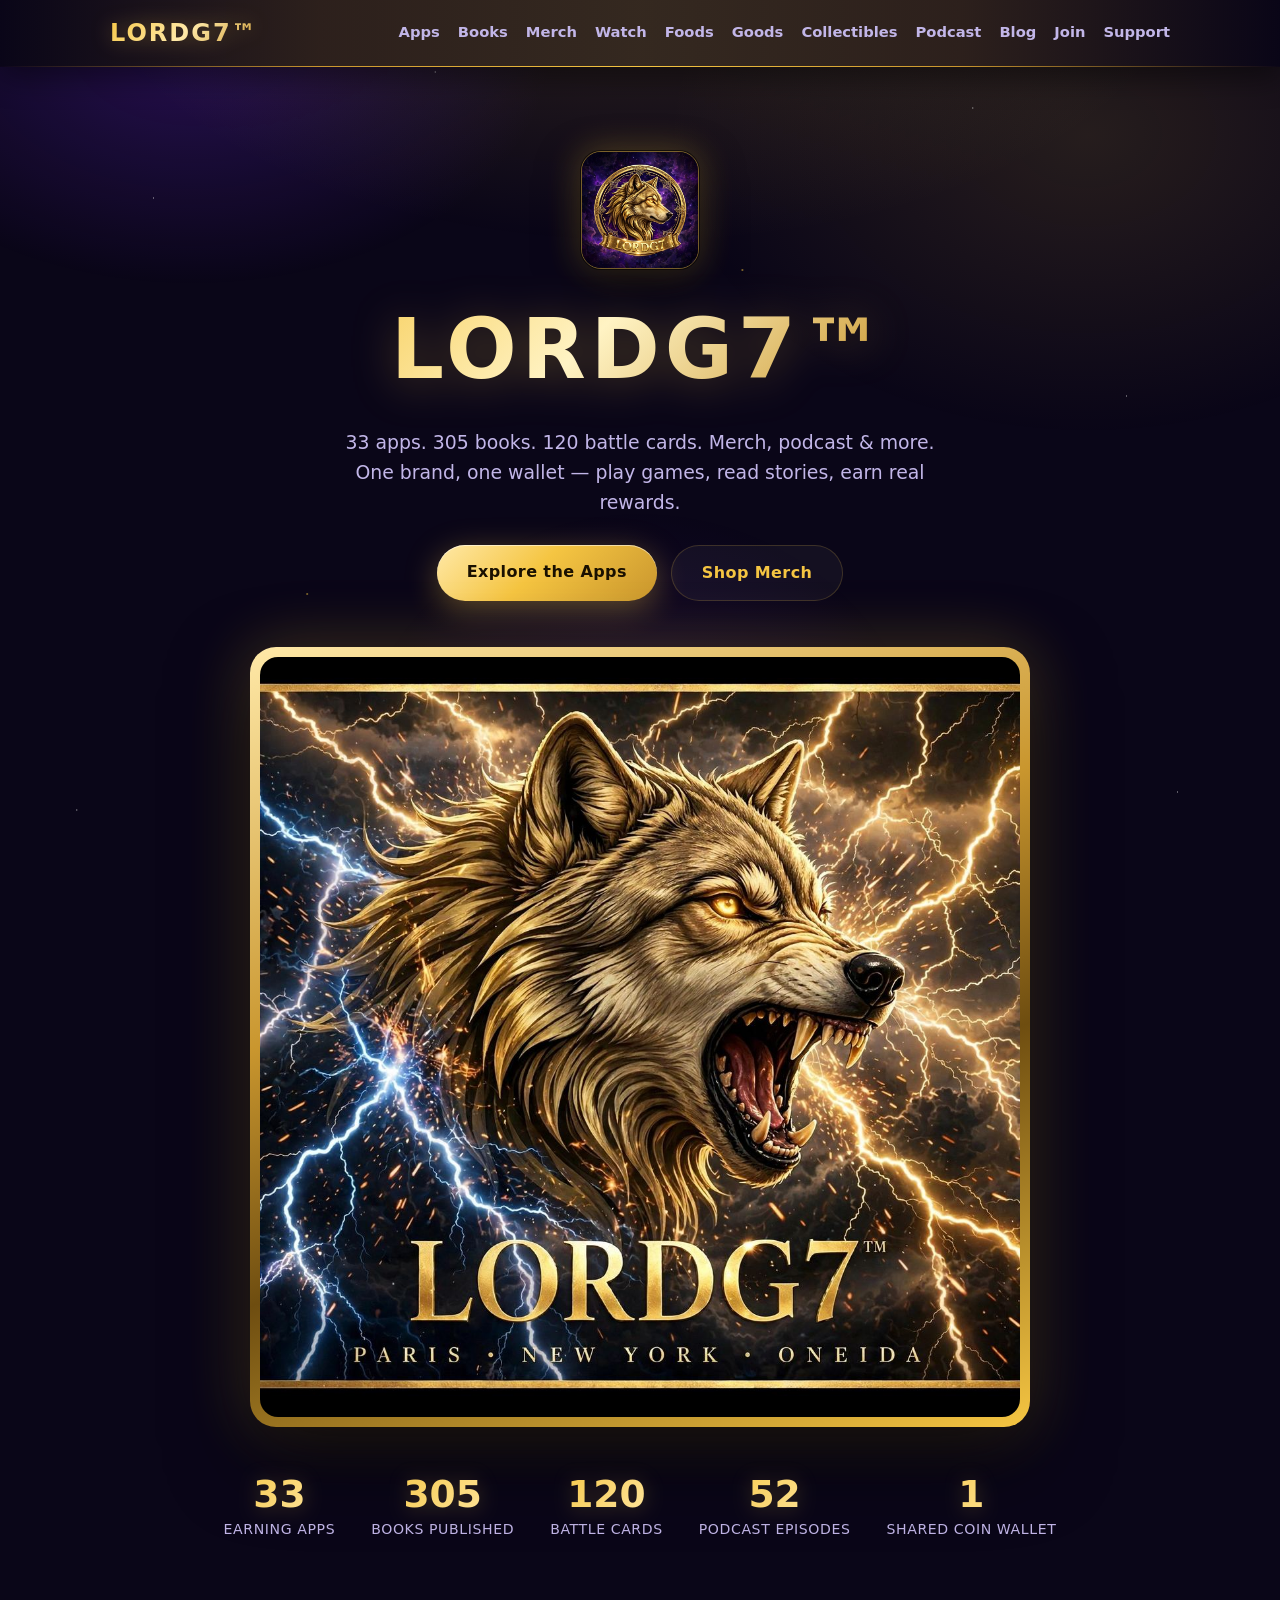
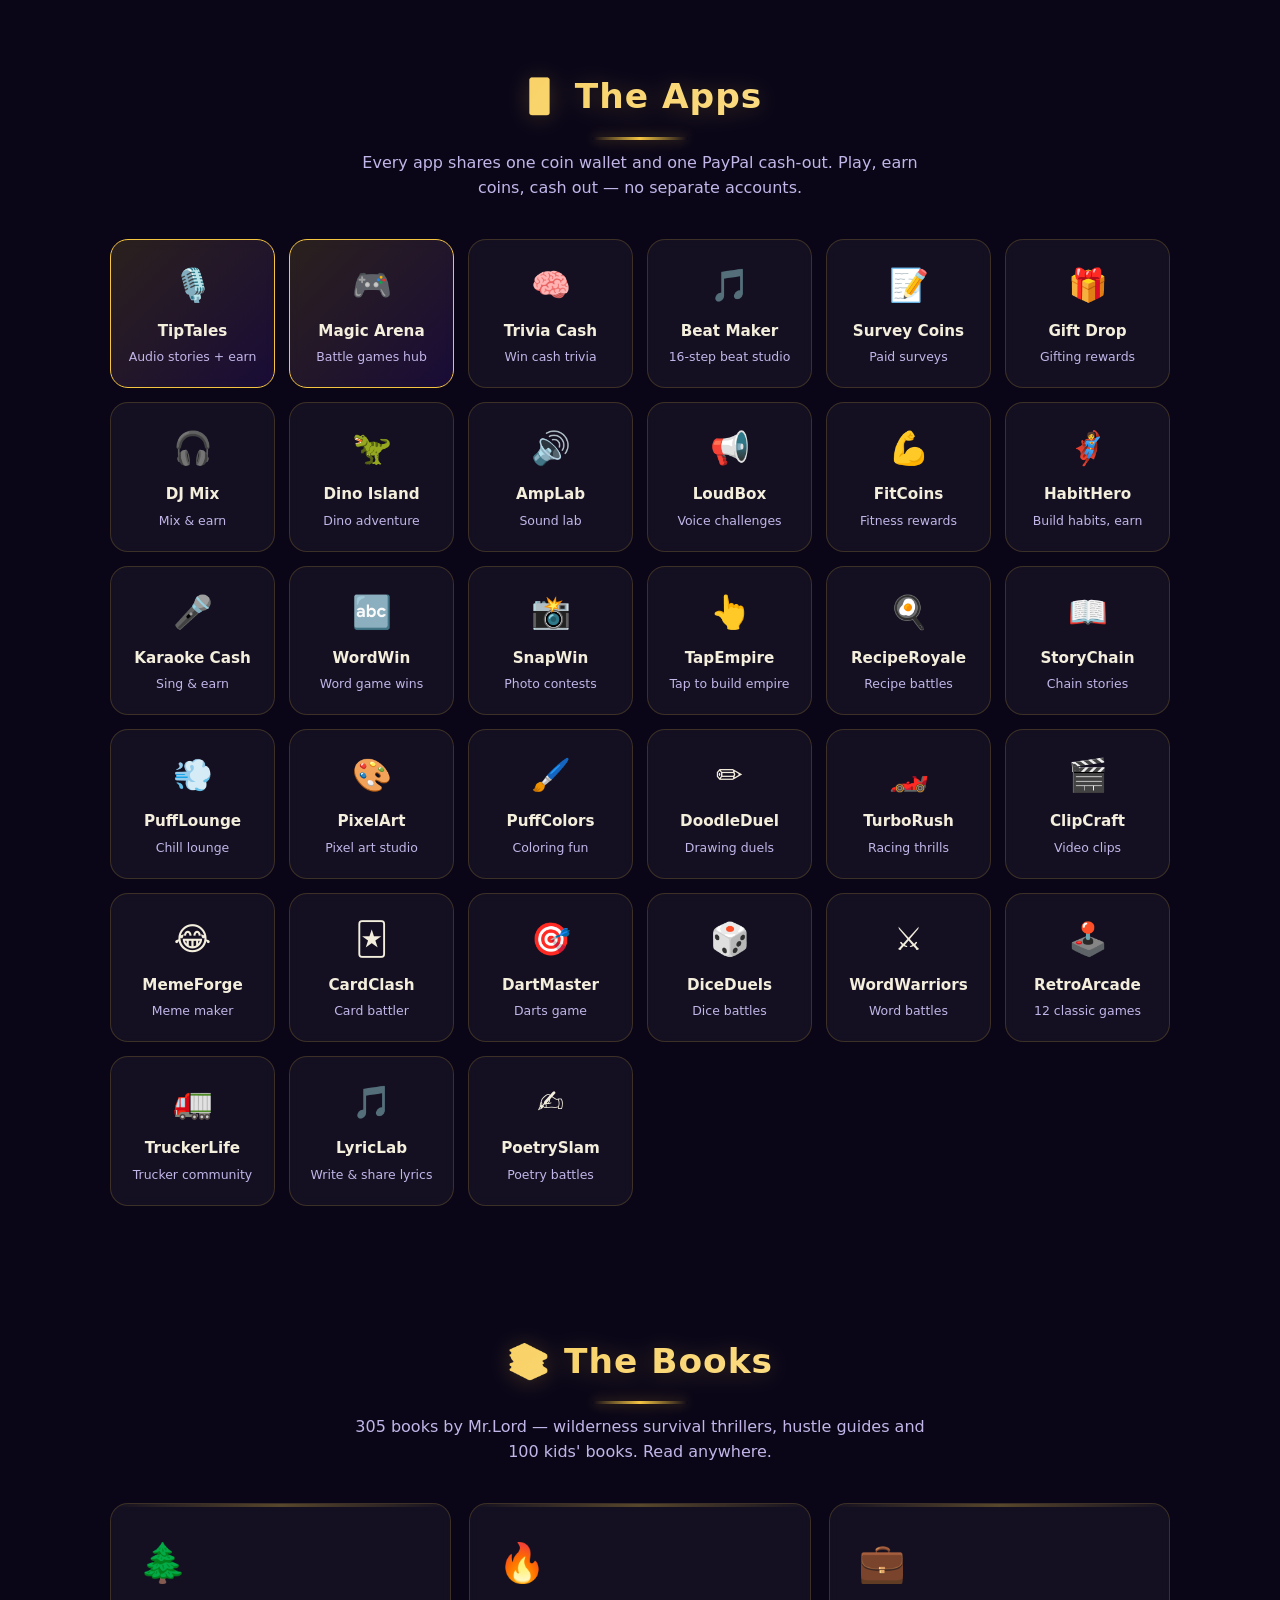
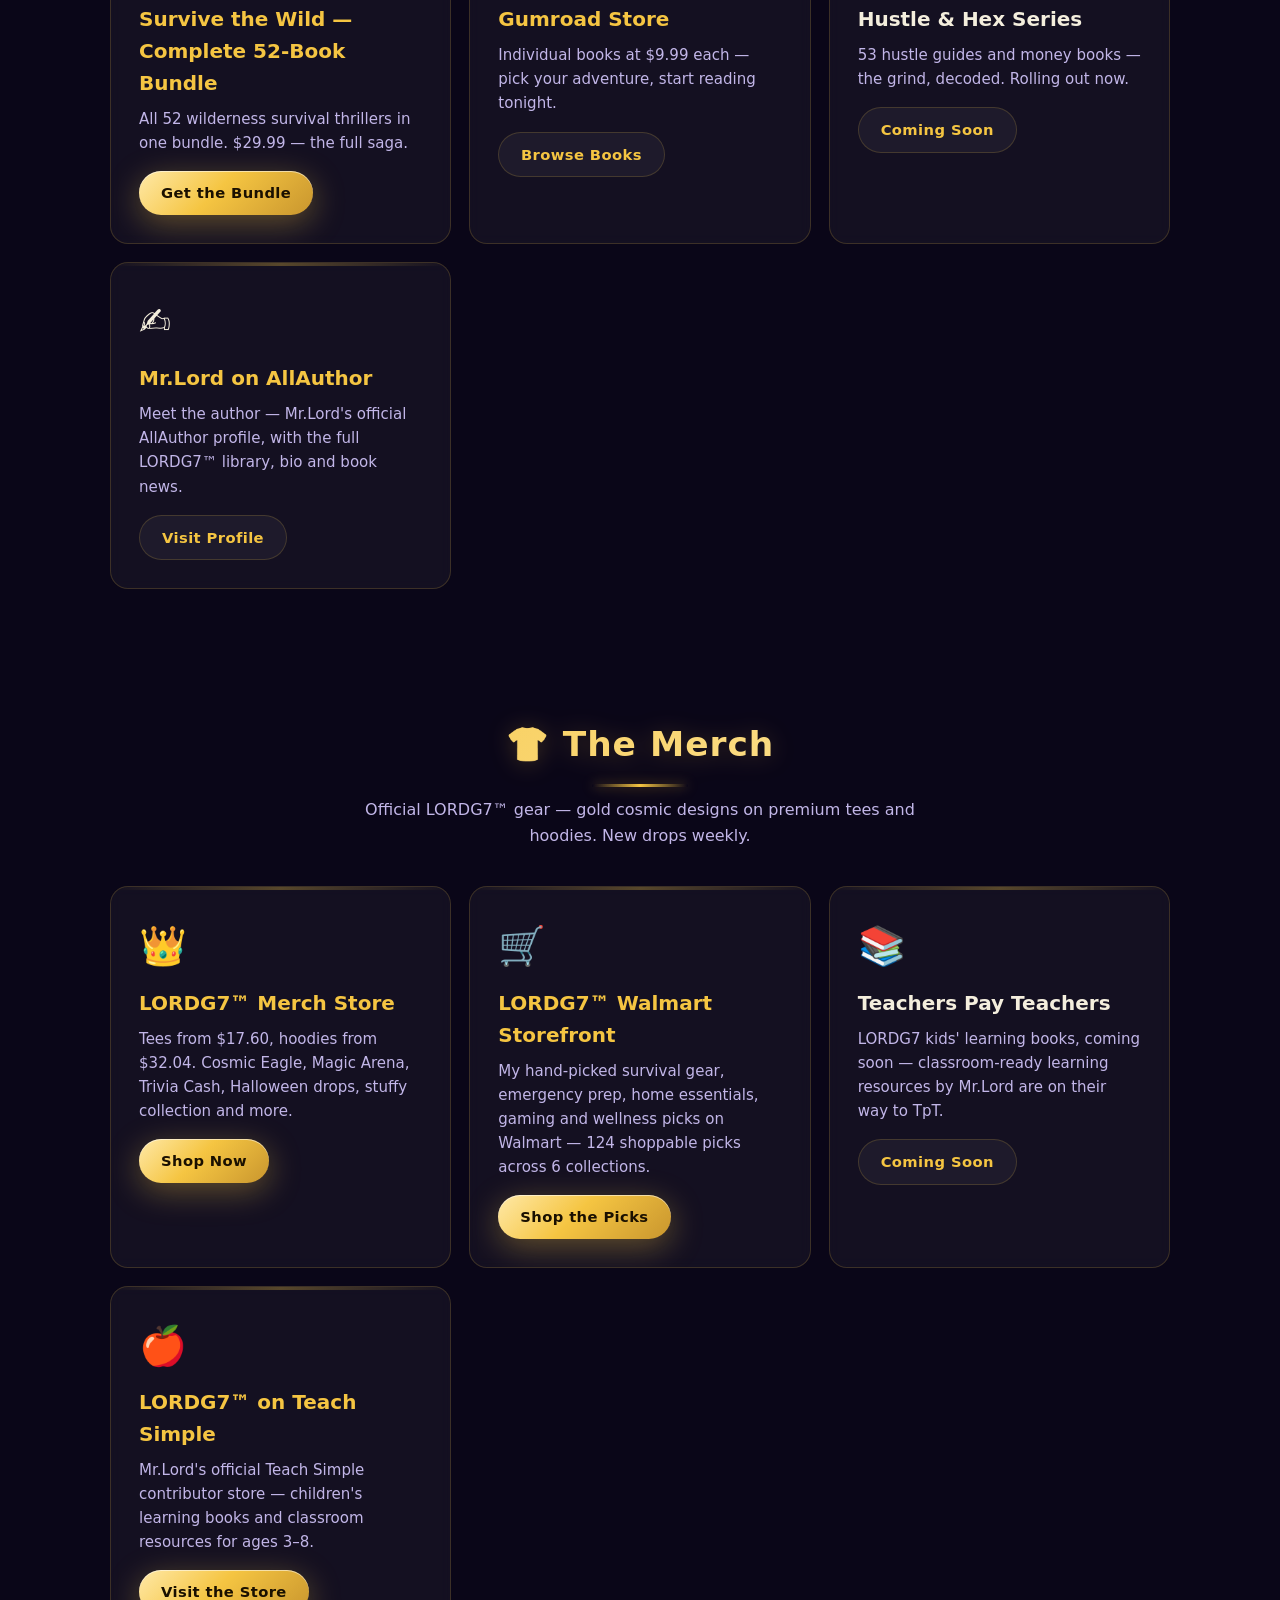
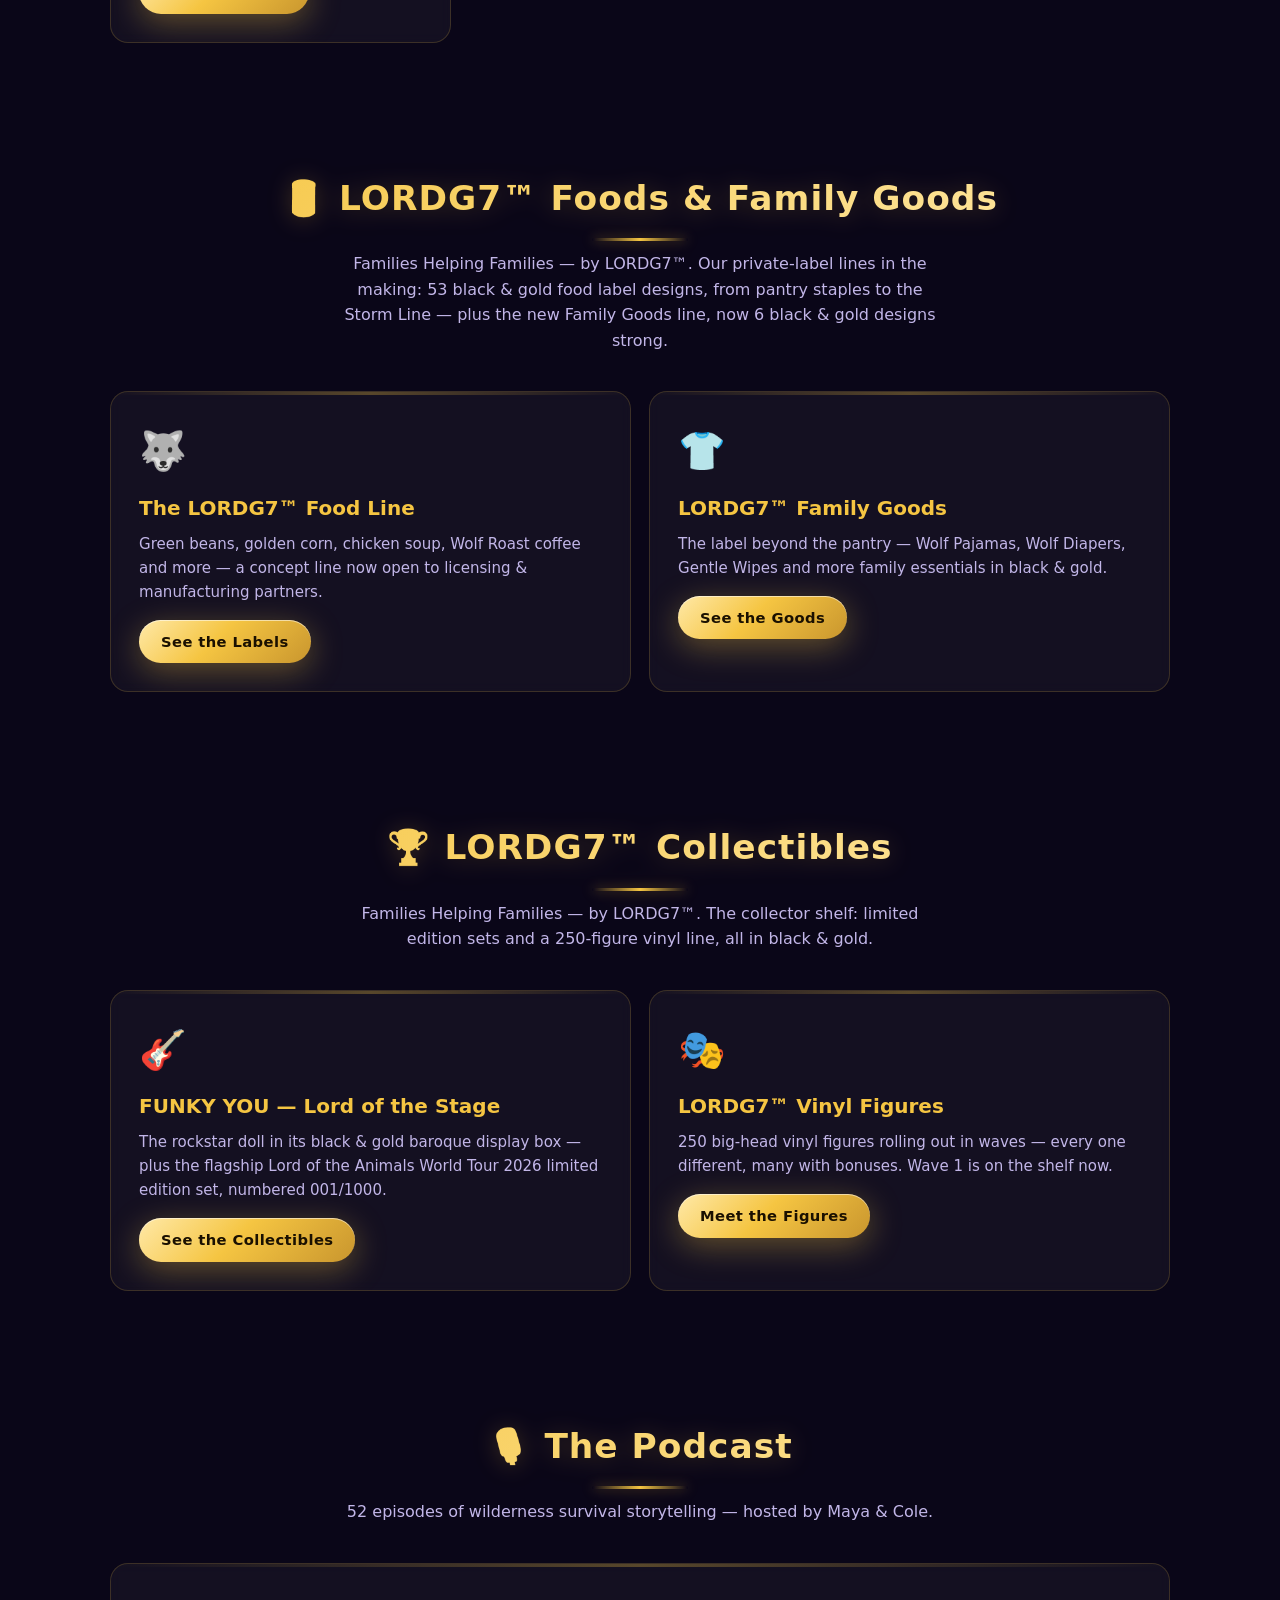
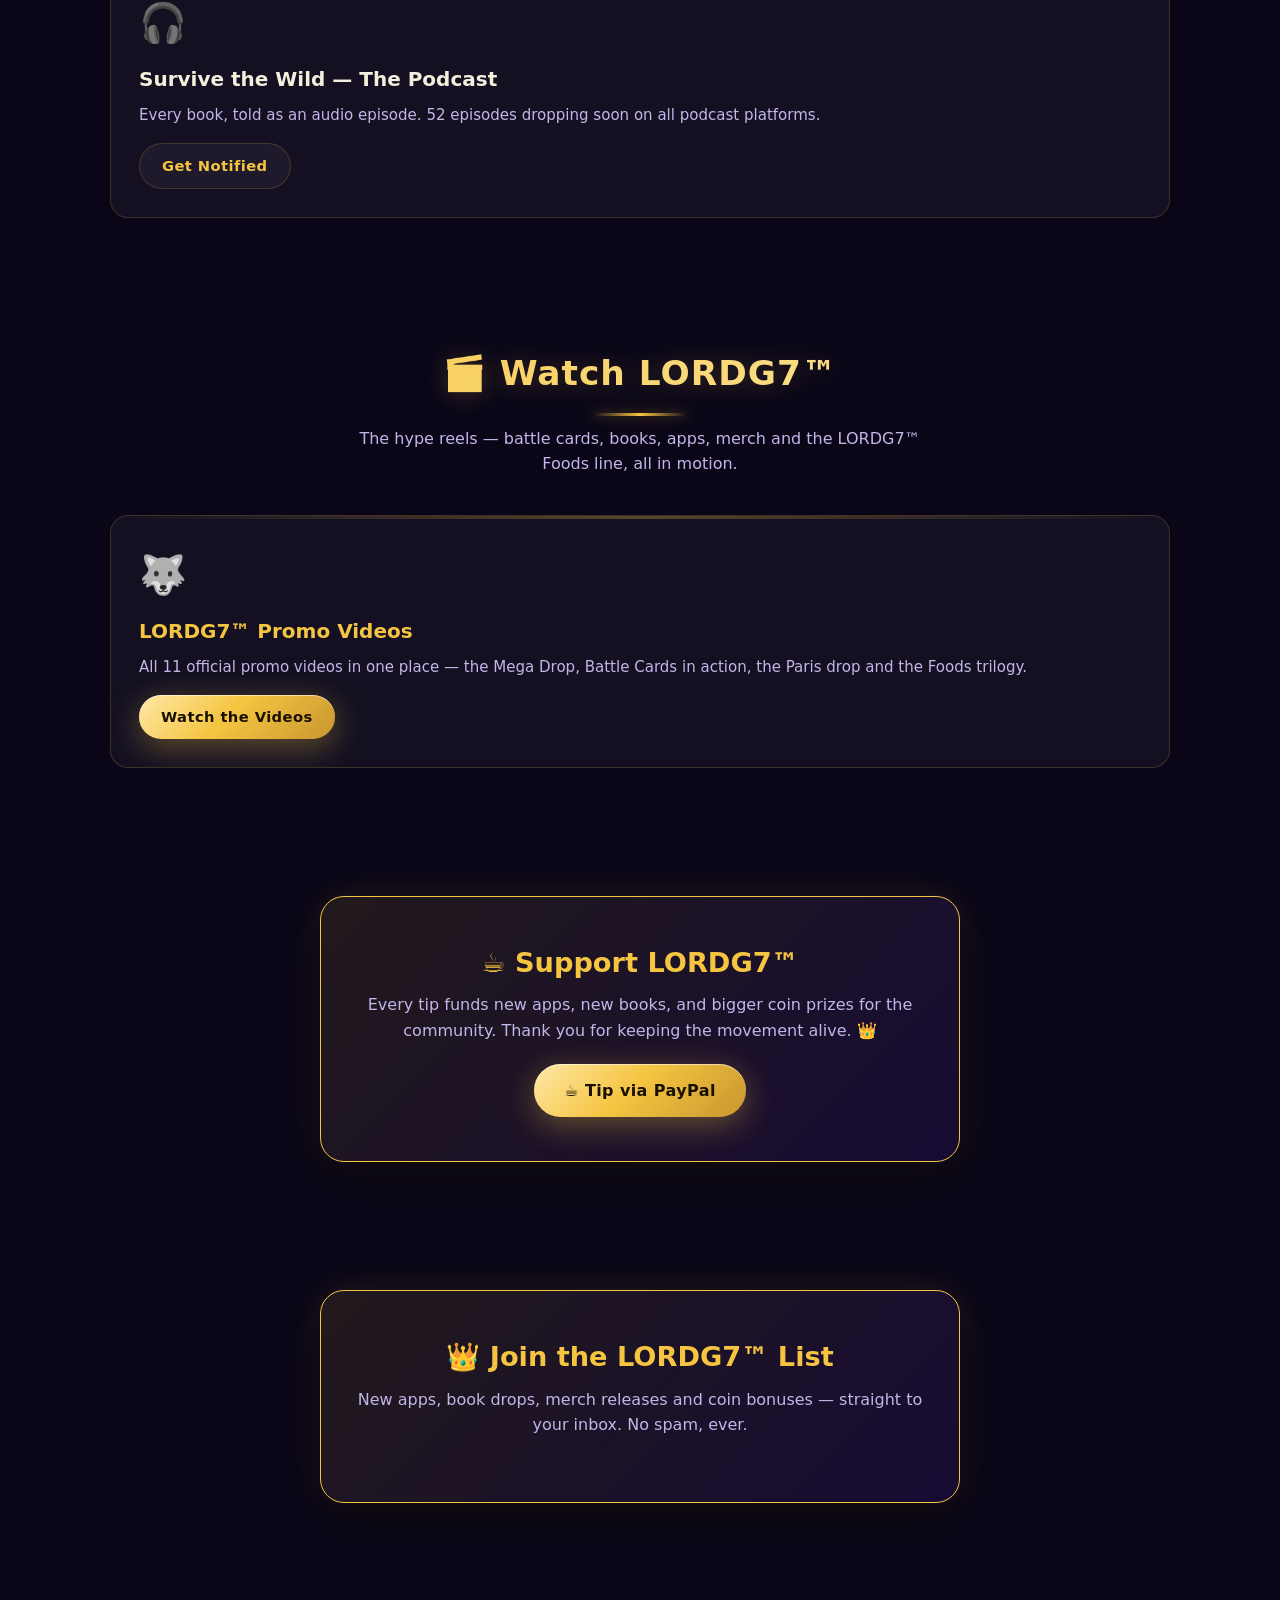
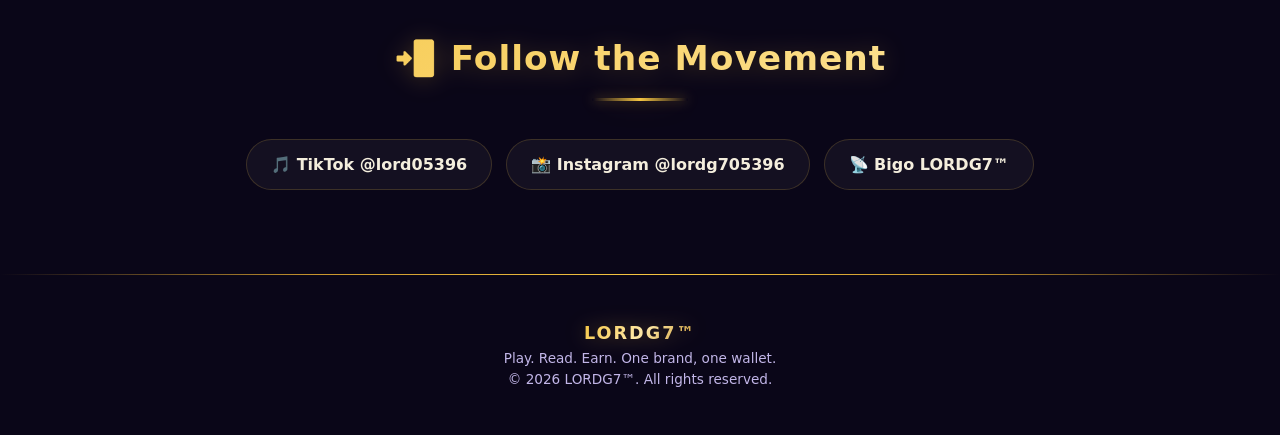
==== commit e403c047: "Visual polish: storm-art hero with gold frame + spotlight, official logo mark, gold gradient hairlin" ====
--- a/index.html
+++ b/index.html
@@ -37,13 +37,16 @@
 
 <header class="hero">
   <div class="wrap">
-    <div class="crown">👑</div>
+    <img class="hero-mark" src="assets/lordg7-logo.jpg" alt="LORDG7™ golden wolf logo" width="440" height="440">
     <h1>LORDG7™</h1>
     <p class="tag">33 apps. 305 books. 120 battle cards. Merch, podcast & more. One brand, one wallet — play games, read stories, earn real rewards.</p>
     <div class="cta-row">
       <a class="btn btn-gold" href="#apps">Explore the Apps</a>
       <a class="btn btn-ghost" href="https://app.amazecommerce.com/shop/lordg7" target="_blank" rel="noopener">Shop Merch</a>
     </div>
+    <figure class="hero-art">
+      <img src="assets/storm-hero.jpg" alt="LORDG7™ golden storm wolf — the official storm artwork, whole and bright" width="1152" height="1152" fetchpriority="high" decoding="async">
+    </figure>
     <div class="stats">
       <div class="stat"><b>33</b><span>Earning Apps</span></div>
       <div class="stat"><b>305</b><span>Books Published</span></div>
--- a/styles.css
+++ b/styles.css
@@ -1,6 +1,7 @@
-/* LORDG7 Hub — gold + cosmic purple premium theme */
+/* LORDG7 Hub — gold + cosmic purple premium theme (visual polish pass, cache v13) */
 :root {
   --gold: #f5c542;
+  --gold-bright: #ffe9a8;
   --gold-deep: #c9962e;
   --gold-glow: rgba(245, 197, 66, .35);
   --purple: #7b2ff7;
@@ -10,7 +11,7 @@
   --card: rgba(255, 255, 255, .045);
   --card-border: rgba(245, 197, 66, .18);
   --text: #f4eedd;
-  --muted: #b9aedd;
+  --muted: #c2b6e8;
   --radius: 18px;
 }
 * { margin: 0; padding: 0; box-sizing: border-box; }
@@ -27,11 +28,18 @@
   position: fixed;
   inset: 0;
   background:
+    radial-gradient(900px 480px at 50% -6%, rgba(245, 197, 66, .16), transparent 62%),
     radial-gradient(600px 400px at 15% 5%, rgba(123, 47, 247, .25), transparent 60%),
     radial-gradient(700px 500px at 85% 15%, rgba(245, 197, 66, .12), transparent 60%),
     radial-gradient(500px 500px at 50% 90%, rgba(123, 47, 247, .15), transparent 60%);
   pointer-events: none;
   z-index: 0;
+}
+::selection { background: var(--gold); color: #1a1000; }
+a:focus-visible, button:focus-visible {
+  outline: 2px solid var(--gold);
+  outline-offset: 3px;
+  border-radius: 6px;
 }
 .stars {
   position: fixed; inset: 0; z-index: 0; pointer-events: none;
@@ -54,8 +62,13 @@
 nav {
   position: sticky; top: 0; z-index: 10;
   backdrop-filter: blur(14px);
-  background: rgba(10, 6, 24, .75);
-  border-bottom: 1px solid var(--card-border);
+  background: rgba(10, 6, 24, .82);
+  border-bottom: 1px solid transparent;
+  background-image: linear-gradient(rgba(10, 6, 24, .82), rgba(10, 6, 24, .82)),
+    linear-gradient(90deg, transparent, var(--gold-deep), var(--gold), var(--gold-deep), transparent);
+  background-origin: border-box;
+  background-clip: padding-box, border-box;
+  box-shadow: 0 10px 30px rgba(0, 0, 0, .45);
 }
 nav .wrap { display: flex; align-items: center; justify-content: space-between; padding: 14px 20px; }
 .brand {
@@ -63,50 +76,102 @@
   background: linear-gradient(135deg, var(--gold), #ffe9a8, var(--gold-deep));
   -webkit-background-clip: text; background-clip: text; color: transparent;
   text-decoration: none;
+  filter: drop-shadow(0 0 10px rgba(245, 197, 66, .35));
 }
 .navlinks { display: flex; gap: 18px; }
-.navlinks a { color: var(--muted); text-decoration: none; font-size: .92rem; font-weight: 600; }
-.navlinks a:hover { color: var(--gold); }
+.navlinks a {
+  color: var(--muted); text-decoration: none; font-size: .92rem; font-weight: 600;
+  padding-bottom: 3px;
+  background: linear-gradient(var(--gold), var(--gold)) left bottom / 0% 2px no-repeat;
+  transition: color .15s ease, background-size .2s ease;
+}
+.navlinks a:hover { color: var(--gold); background-size: 100% 2px; }
 @media (max-width: 640px) { .navlinks { display: none; } }
 
 /* Hero */
-.hero { text-align: center; padding: 90px 20px 60px; }
+.hero { text-align: center; padding: 84px 20px 64px; position: relative; }
 .hero .crown { font-size: 3.4rem; filter: drop-shadow(0 0 24px var(--gold-glow)); }
+.hero-mark {
+  width: 118px; height: auto; display: block; margin: 0 auto;
+  border-radius: 20px;
+  border: 1px solid rgba(245, 197, 66, .45);
+  box-shadow: 0 0 0 1px rgba(0, 0, 0, .6), 0 14px 44px rgba(0, 0, 0, .55), 0 0 34px var(--gold-glow);
+}
 .hero h1 {
-  font-size: clamp(2.6rem, 8vw, 4.6rem); font-weight: 900; letter-spacing: 4px;
-  background: linear-gradient(135deg, var(--gold) 20%, #fff3c4 45%, var(--gold-deep) 70%);
-  -webkit-background-clip: text; background-clip: text; color: transparent;
-  margin: 12px 0 8px;
-}
-.hero p.tag { color: var(--muted); font-size: 1.15rem; max-width: 560px; margin: 0 auto 28px; }
+  font-size: clamp(2.8rem, 9vw, 5.2rem); font-weight: 900; letter-spacing: 5px;
+  background: linear-gradient(135deg, var(--gold) 15%, #fff3c4 45%, var(--gold-deep) 75%);
+  -webkit-background-clip: text; background-clip: text; color: transparent;
+  margin: 14px 0 10px;
+  filter: drop-shadow(0 4px 22px rgba(245, 197, 66, .30));
+}
+.hero p.tag { color: var(--muted); font-size: 1.18rem; max-width: 600px; margin: 0 auto 28px; }
+.blog-hero h1::after {
+  content: ''; display: block; width: 120px; height: 3px; margin: 18px auto 2px;
+  border-radius: 999px;
+  background: linear-gradient(90deg, transparent, var(--gold), transparent);
+  box-shadow: 0 0 14px var(--gold-glow);
+}
+/* Storm art — featured whole, nothing laid over the picture */
+.hero-art {
+  position: relative;
+  max-width: 780px;
+  margin: 46px auto 6px;
+  padding: 10px;
+  border-radius: 26px;
+  background: linear-gradient(160deg, var(--gold-bright), var(--gold-deep) 38%, #6e4d10 62%, var(--gold) 100%);
+  box-shadow: 0 30px 80px rgba(0, 0, 0, .65), 0 0 64px rgba(245, 197, 66, .28);
+}
+.hero-art::before {
+  content: ''; position: absolute; inset: -70px -50px; z-index: -1;
+  background: radial-gradient(closest-side, rgba(245, 197, 66, .34), rgba(123, 47, 247, .14) 55%, transparent 72%);
+  filter: blur(6px);
+  pointer-events: none;
+}
+.hero-art img {
+  display: block; width: 100%; height: auto;
+  border-radius: 18px;
+  background: #000;
+}
 .cta-row { display: flex; gap: 14px; justify-content: center; flex-wrap: wrap; }
 .btn {
   display: inline-block; padding: 14px 30px; border-radius: 999px;
-  font-weight: 700; text-decoration: none; font-size: 1rem;
-  transition: transform .15s ease, box-shadow .15s ease;
+  font-weight: 700; text-decoration: none; font-size: 1rem; letter-spacing: .4px;
+  transition: transform .15s ease, box-shadow .15s ease, border-color .15s ease, background-color .15s ease;
 }
 .btn-gold {
-  background: linear-gradient(135deg, var(--gold), var(--gold-deep));
-  color: #1a1000; box-shadow: 0 6px 28px var(--gold-glow);
-}
-.btn-gold:hover { transform: translateY(-2px); box-shadow: 0 10px 34px var(--gold-glow); }
+  background: linear-gradient(135deg, var(--gold-bright), var(--gold) 45%, var(--gold-deep));
+  color: #1a1000; box-shadow: 0 8px 32px var(--gold-glow), inset 0 1px 0 rgba(255, 255, 255, .55);
+}
+.btn-gold:hover { transform: translateY(-2px); box-shadow: 0 14px 42px rgba(245, 197, 66, .5), inset 0 1px 0 rgba(255, 255, 255, .55); }
 .btn-ghost {
   border: 1px solid var(--card-border); color: var(--gold);
   background: var(--card);
 }
-.btn-ghost:hover { border-color: var(--gold); transform: translateY(-2px); }
-.stats { display: flex; gap: 36px; justify-content: center; margin-top: 44px; flex-wrap: wrap; }
+.btn-ghost:hover { border-color: var(--gold); transform: translateY(-2px); background: rgba(245, 197, 66, .08); }
+.stats { display: flex; gap: 36px; justify-content: center; margin-top: 46px; flex-wrap: wrap; }
 .stat { text-align: center; }
-.stat b { display: block; font-size: 2rem; color: var(--gold); }
-.stat span { color: var(--muted); font-size: .88rem; }
+.stat b {
+  display: block; font-size: 2.35rem; line-height: 1.15;
+  background: linear-gradient(135deg, var(--gold), var(--gold-bright));
+  -webkit-background-clip: text; background-clip: text; color: transparent;
+  filter: drop-shadow(0 2px 10px rgba(245, 197, 66, .25));
+}
+.stat span { color: var(--muted); font-size: .88rem; letter-spacing: .6px; text-transform: uppercase; }
 
 /* Sections */
-section { padding: 56px 0; }
-.sec-head { text-align: center; margin-bottom: 34px; }
+section { padding: 64px 0; }
+.sec-head { text-align: center; margin-bottom: 38px; }
 .sec-head h2 {
-  font-size: 2rem; letter-spacing: 1px; margin-bottom: 8px;
+  font-size: 2.15rem; letter-spacing: 1px; margin-bottom: 10px;
   background: linear-gradient(135deg, var(--gold), #ffe9a8);
   -webkit-background-clip: text; background-clip: text; color: transparent;
+  filter: drop-shadow(0 2px 12px rgba(245, 197, 66, .22));
+}
+.sec-head h2::after {
+  content: ''; display: block; width: 96px; height: 3px; margin: 12px auto 0;
+  border-radius: 999px;
+  background: linear-gradient(90deg, transparent, var(--gold), transparent);
+  box-shadow: 0 0 12px var(--gold-glow);
 }
 .sec-head p { color: var(--muted); max-width: 600px; margin: 0 auto; }
 
@@ -119,14 +184,15 @@
   background: var(--card); border: 1px solid var(--card-border);
   border-radius: var(--radius); padding: 20px 12px; text-align: center;
   text-decoration: none; color: var(--text);
-  transition: transform .15s ease, border-color .15s ease, box-shadow .15s ease;
+  transition: transform .18s ease, border-color .18s ease, box-shadow .18s ease;
   backdrop-filter: blur(6px);
 }
 .app-card:hover {
-  transform: translateY(-4px); border-color: var(--gold);
-  box-shadow: 0 12px 30px rgba(245, 197, 66, .15);
+  transform: translateY(-6px); border-color: var(--gold);
+  box-shadow: 0 16px 38px rgba(0, 0, 0, .5), 0 8px 30px rgba(245, 197, 66, .18);
 }
 .app-card .emoji { font-size: 2rem; display: block; margin-bottom: 8px; }
+.app-card:hover .emoji { filter: drop-shadow(0 0 10px var(--gold-glow)); }
 .app-card .name { font-weight: 700; font-size: .95rem; display: block; }
 .app-card .desc { color: var(--muted); font-size: .78rem; display: block; margin-top: 4px; }
 .app-card.featured {
@@ -137,9 +203,22 @@
 /* Feature cards (books, merch, podcast) */
 .cards { display: grid; grid-template-columns: repeat(auto-fit, minmax(280px, 1fr)); gap: 18px; }
 .fcard {
+  position: relative;
   background: var(--card); border: 1px solid var(--card-border);
   border-radius: var(--radius); padding: 28px; backdrop-filter: blur(6px);
-}
+  overflow: hidden;
+  transition: transform .18s ease, border-color .18s ease, box-shadow .18s ease;
+}
+.fcard::before {
+  content: ''; position: absolute; top: 0; left: 0; right: 0; height: 3px;
+  background: linear-gradient(90deg, transparent, rgba(245, 197, 66, .55), transparent);
+  opacity: .55; transition: opacity .18s ease;
+}
+.fcard:hover {
+  transform: translateY(-6px); border-color: var(--gold);
+  box-shadow: 0 18px 42px rgba(0, 0, 0, .5), 0 8px 30px rgba(245, 197, 66, .16);
+}
+.fcard:hover::before { opacity: 1; }
 .fcard .emoji { font-size: 2.4rem; }
 .fcard h3 { margin: 10px 0 8px; font-size: 1.25rem; }
 .fcard h3 a { color: var(--gold); text-decoration: none; }
@@ -151,6 +230,7 @@
   background: linear-gradient(135deg, rgba(245,197,66,.1), rgba(123,47,247,.12));
   border: 1px solid var(--gold); border-radius: 24px;
   padding: 44px 28px; text-align: center; max-width: 640px; margin: 0 auto;
+  box-shadow: 0 18px 50px rgba(0, 0, 0, .45), 0 0 40px rgba(245, 197, 66, .12);
 }
 .newsletter h2 { font-size: 1.7rem; margin-bottom: 8px; color: var(--gold); }
 .newsletter p { color: var(--muted); margin-bottom: 20px; }
@@ -163,11 +243,20 @@
   padding: 12px 24px; border-radius: 999px; color: var(--text);
   text-decoration: none; font-weight: 600; transition: all .15s ease;
 }
-.social-row a:hover { border-color: var(--gold); color: var(--gold); transform: translateY(-2px); }
+.social-row a:hover {
+  border-color: var(--gold); color: var(--gold); transform: translateY(-3px);
+  background: rgba(245, 197, 66, .08);
+  box-shadow: 0 10px 26px rgba(0, 0, 0, .45), 0 0 20px rgba(245, 197, 66, .15);
+}
 
 footer {
-  text-align: center; padding: 40px 20px; color: var(--muted);
-  font-size: .85rem; border-top: 1px solid var(--card-border); margin-top: 20px;
+  text-align: center; padding: 44px 20px; color: var(--muted);
+  font-size: .85rem; margin-top: 20px;
+  border-top: 1px solid transparent;
+  background-image: linear-gradient(var(--bg), var(--bg)),
+    linear-gradient(90deg, transparent, var(--gold-deep), var(--gold), var(--gold-deep), transparent);
+  background-origin: border-box;
+  background-clip: padding-box, border-box;
 }
 footer .brand { font-size: 1.1rem; }
 
@@ -180,9 +269,12 @@
 .blog-card {
   display: block; background: var(--card); border: 1px solid var(--card-border);
   border-radius: var(--radius); padding: 26px; text-decoration: none; color: var(--text);
-  transition: transform .2s, border-color .2s;
-}
-.blog-card:hover { transform: translateY(-4px); border-color: var(--gold); }
+  transition: transform .2s, border-color .2s, box-shadow .2s;
+}
+.blog-card:hover {
+  transform: translateY(-6px); border-color: var(--gold);
+  box-shadow: 0 16px 38px rgba(0, 0, 0, .5), 0 8px 30px rgba(245, 197, 66, .16);
+}
 .blog-card .blog-emoji { font-size: 2.2rem; }
 .blog-card h2 { font-size: 1.15rem; margin: 12px 0 8px; line-height: 1.4; }
 .blog-card p { color: var(--muted); font-size: .95rem; }
@@ -212,11 +304,11 @@
 .food-card {
   background: var(--card); border: 1px solid var(--card-border);
   border-radius: var(--radius); overflow: hidden; backdrop-filter: blur(6px);
-  transition: transform .15s ease, border-color .15s ease, box-shadow .15s ease;
+  transition: transform .18s ease, border-color .18s ease, box-shadow .18s ease;
 }
 .food-card:hover {
-  transform: translateY(-4px); border-color: var(--gold);
-  box-shadow: 0 12px 30px rgba(245, 197, 66, .15);
+  transform: translateY(-6px); border-color: var(--gold);
+  box-shadow: 0 16px 38px rgba(0, 0, 0, .5), 0 8px 30px rgba(245, 197, 66, .18);
 }
 .food-card img { width: 100%; height: 300px; object-fit: cover; display: block; }
 .food-card .food-info { padding: 14px 16px 16px; text-align: center; }
@@ -224,9 +316,15 @@
 .food-card p { color: var(--muted); font-size: .82rem; margin-top: 2px; }
 .foods-subhead { text-align: center; margin: 10px 0 26px; }
 .foods-subhead h2 {
-  font-size: 1.6rem; letter-spacing: 1px;
+  font-size: 1.7rem; letter-spacing: 1px;
   background: linear-gradient(135deg, var(--gold), #ffe9a8);
   -webkit-background-clip: text; background-clip: text; color: transparent;
+  filter: drop-shadow(0 2px 10px rgba(245, 197, 66, .2));
+}
+.foods-subhead h2::after {
+  content: ''; display: block; width: 72px; height: 3px; margin: 10px auto 0;
+  border-radius: 999px;
+  background: linear-gradient(90deg, transparent, var(--gold), transparent);
 }
 .foods-subhead p { color: var(--muted); }
 
@@ -238,14 +336,19 @@
 .video-card {
   background: var(--card); border: 1px solid var(--card-border);
   border-radius: var(--radius); overflow: hidden; backdrop-filter: blur(6px);
-  transition: transform .15s ease, border-color .15s ease, box-shadow .15s ease;
+  transition: transform .18s ease, border-color .18s ease, box-shadow .18s ease;
 }
 .video-card:hover {
-  transform: translateY(-4px); border-color: var(--gold);
-  box-shadow: 0 12px 30px rgba(245, 197, 66, .15);
+  transform: translateY(-6px); border-color: var(--gold);
+  box-shadow: 0 16px 38px rgba(0, 0, 0, .5), 0 8px 30px rgba(245, 197, 66, .18);
 }
 .video-frame { position: relative; aspect-ratio: 9 / 16; max-height: 480px; background: #000; }
 .video-frame iframe { position: absolute; inset: 0; width: 100%; height: 100%; border: 0; }
 .video-card .video-info { padding: 14px 16px 16px; text-align: center; }
 .video-card h3 { font-size: 1rem; color: var(--gold); letter-spacing: .5px; }
 .video-card p { color: var(--muted); font-size: .82rem; margin-top: 2px; }
+
+@media (prefers-reduced-motion: reduce) {
+  html { scroll-behavior: auto; }
+  *, *::before, *::after { transition: none !important; }
+}
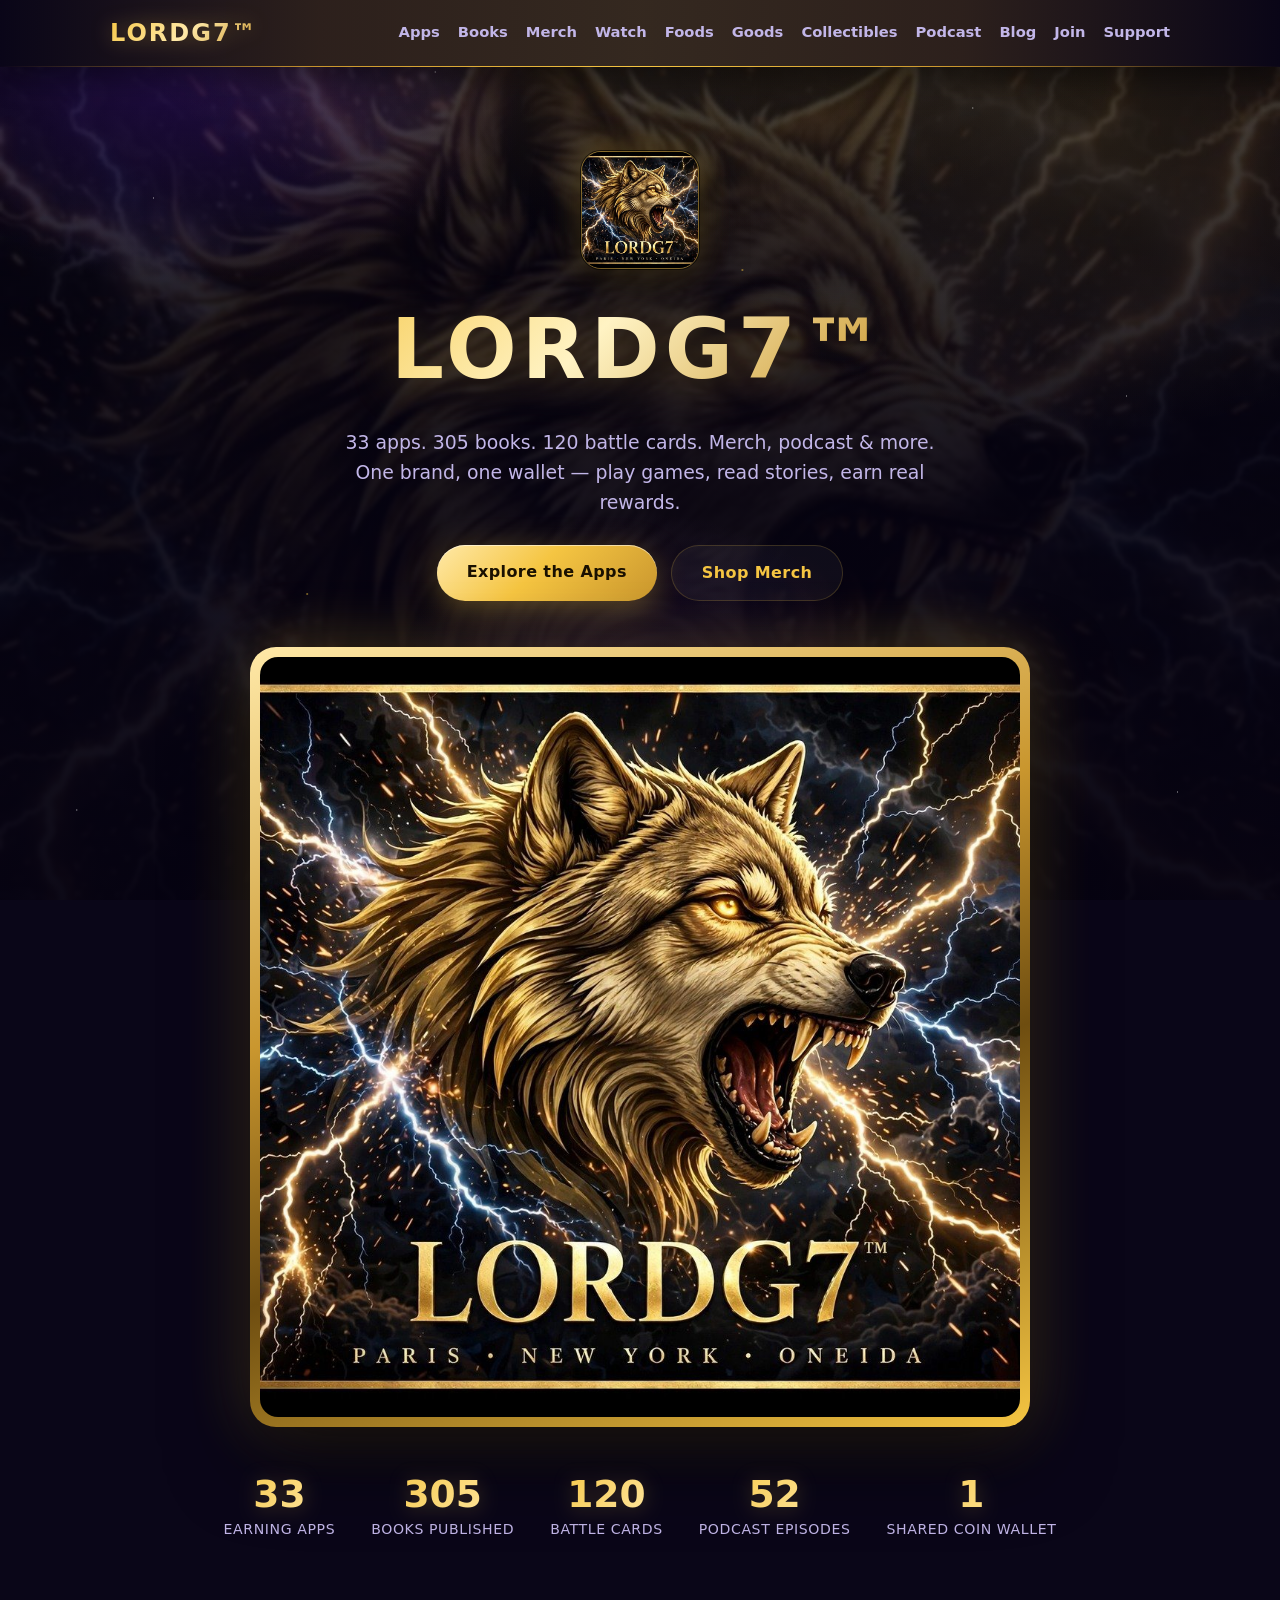
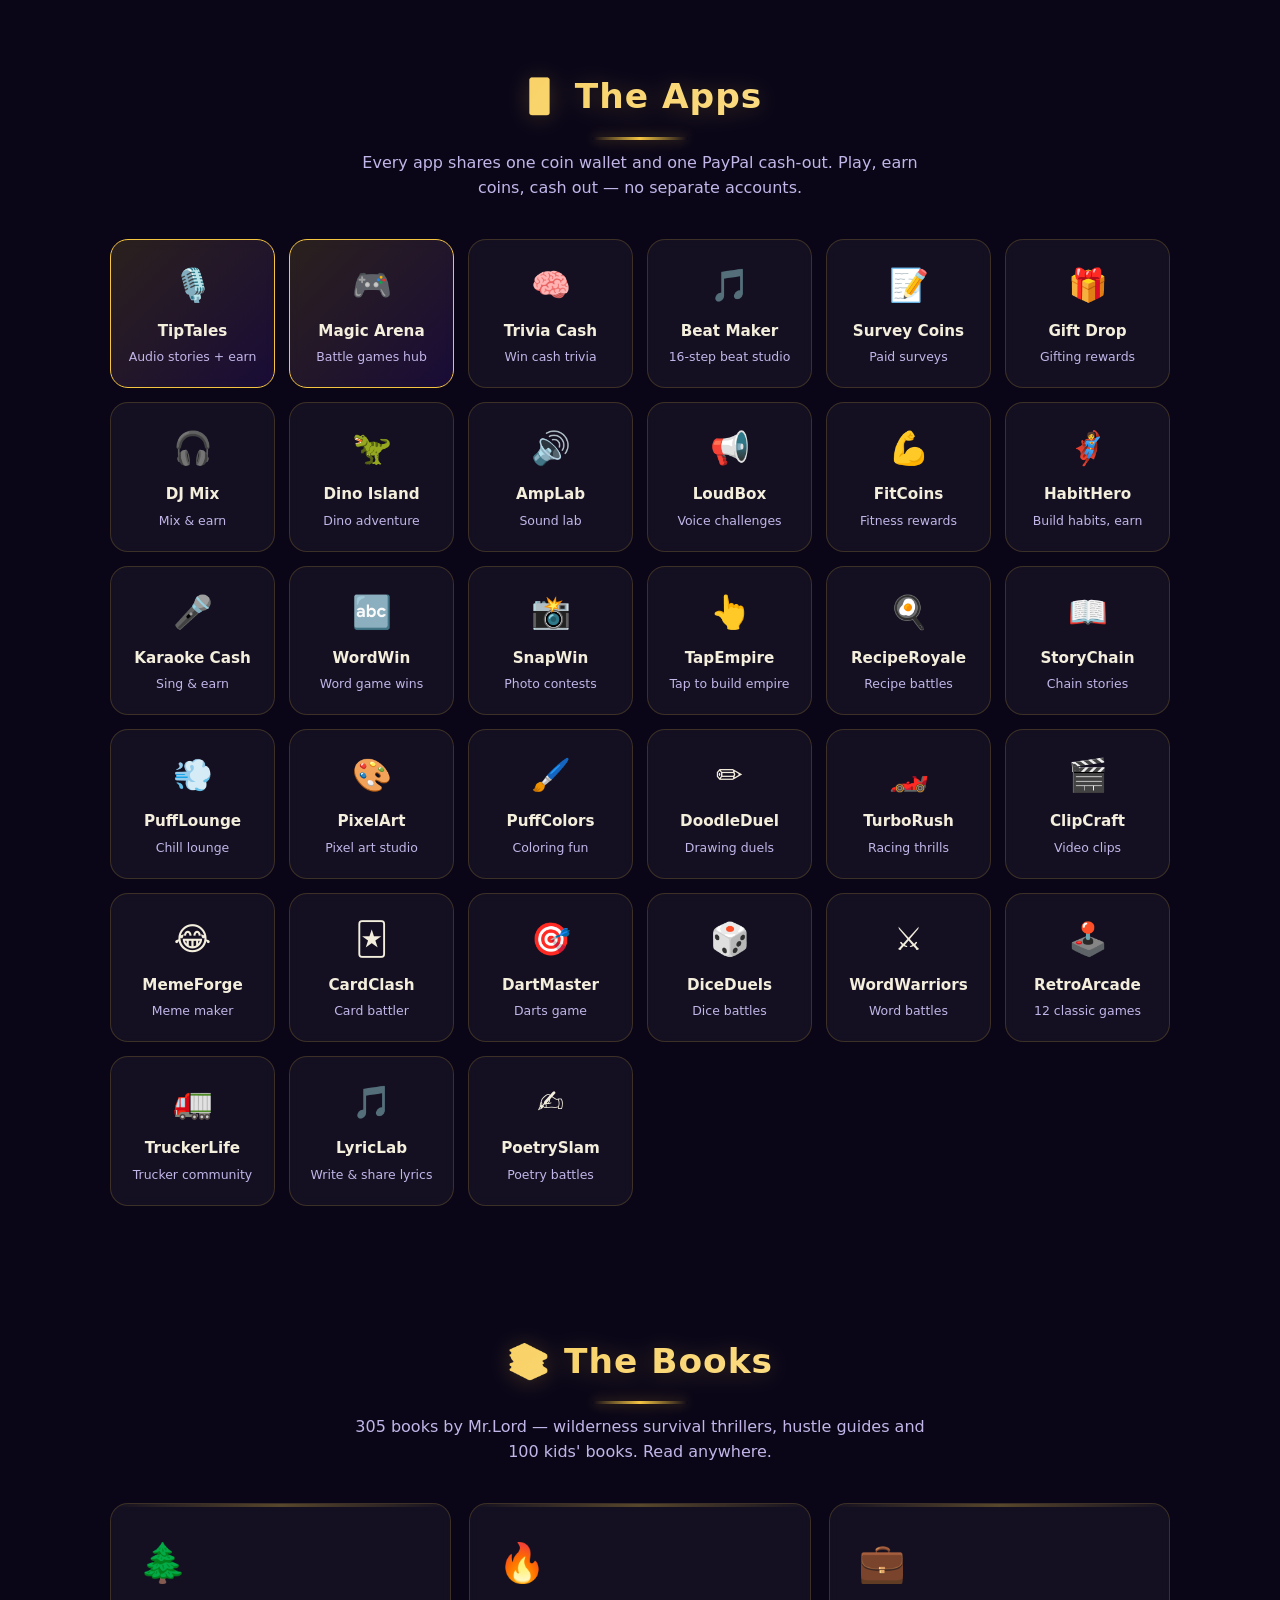
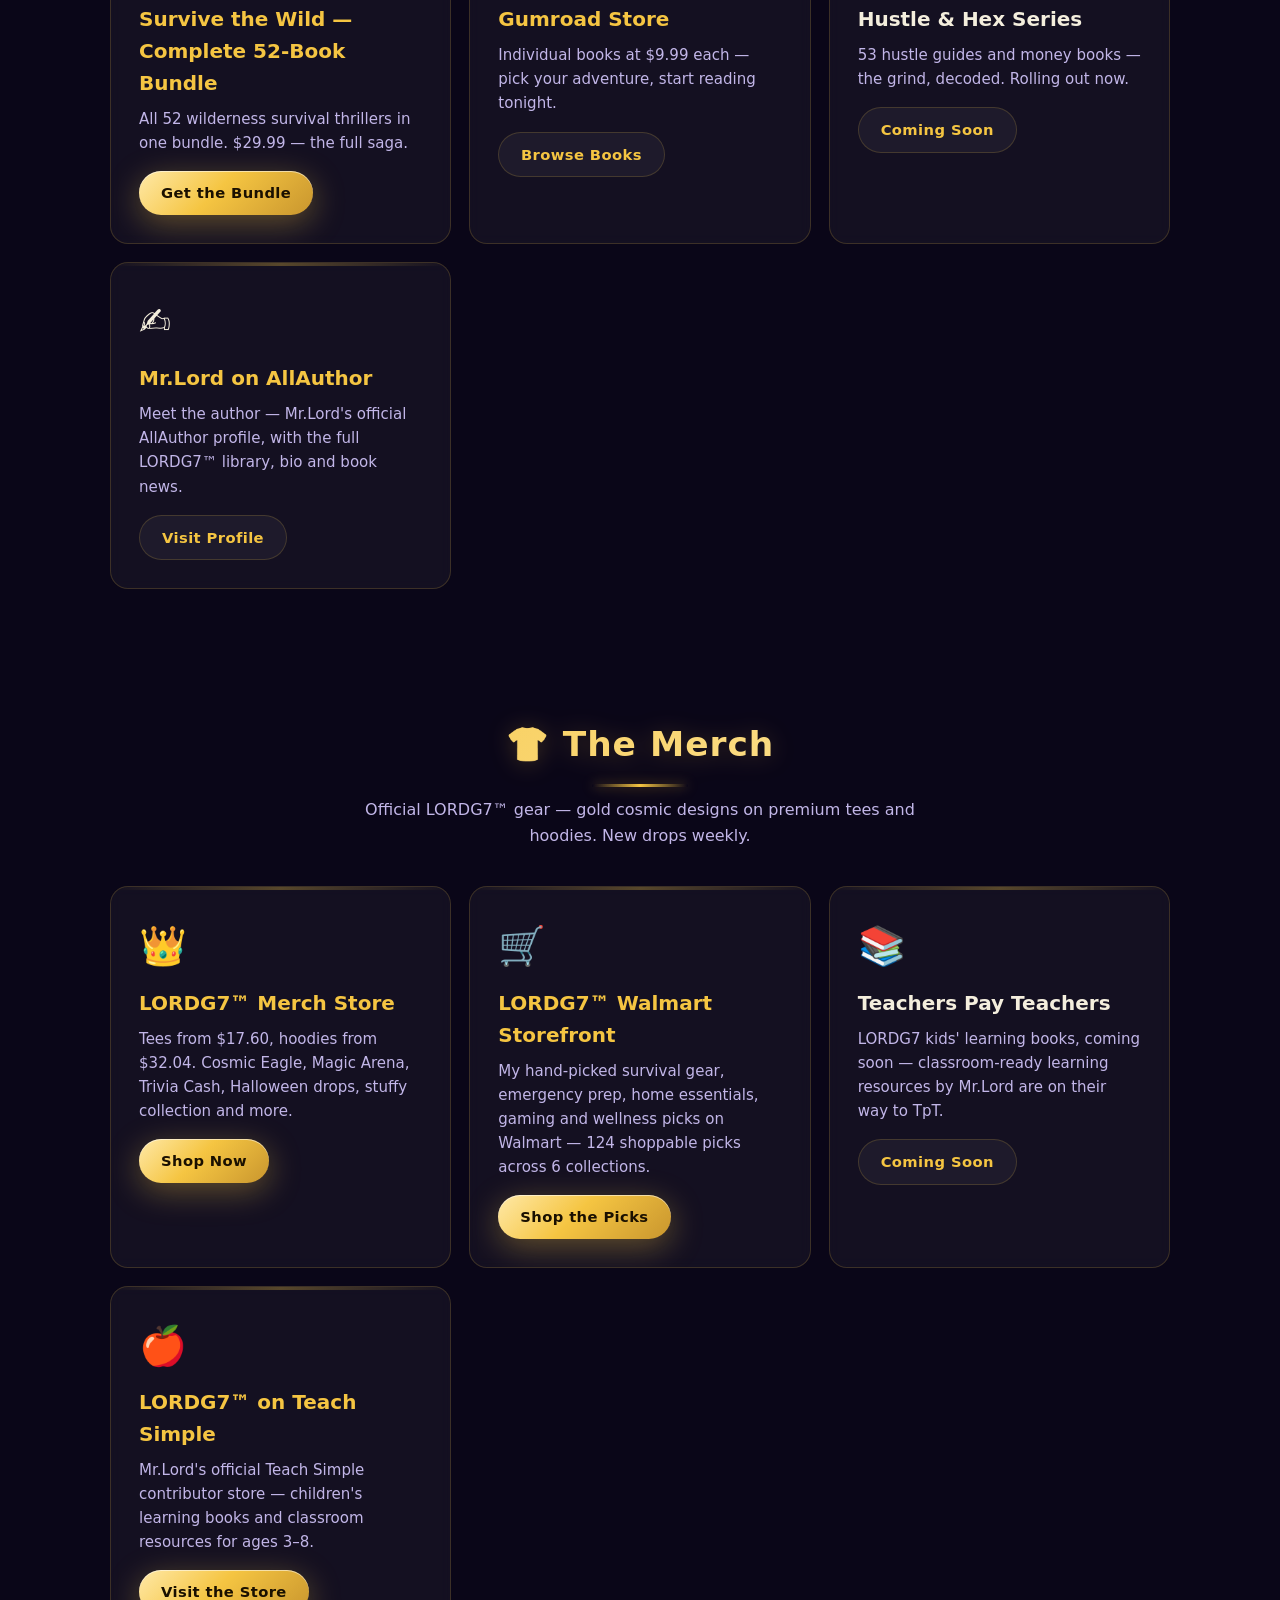
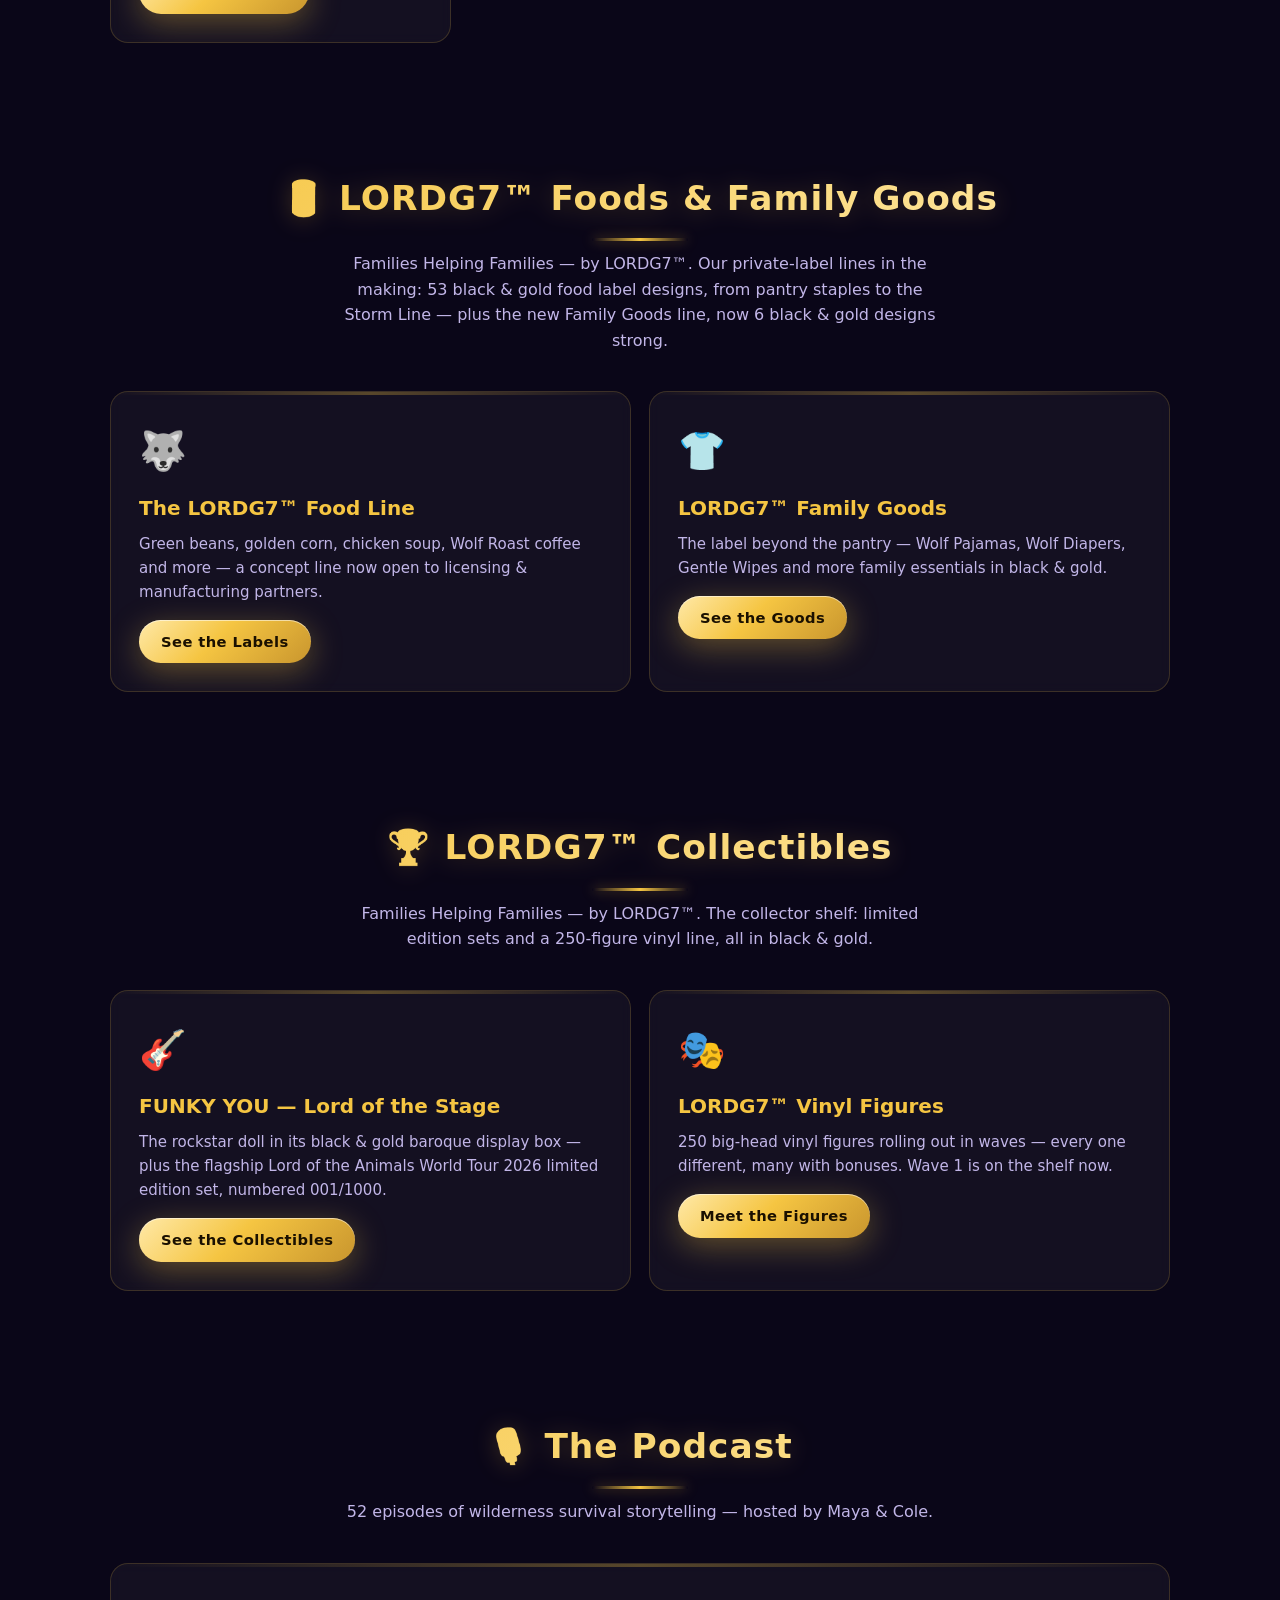
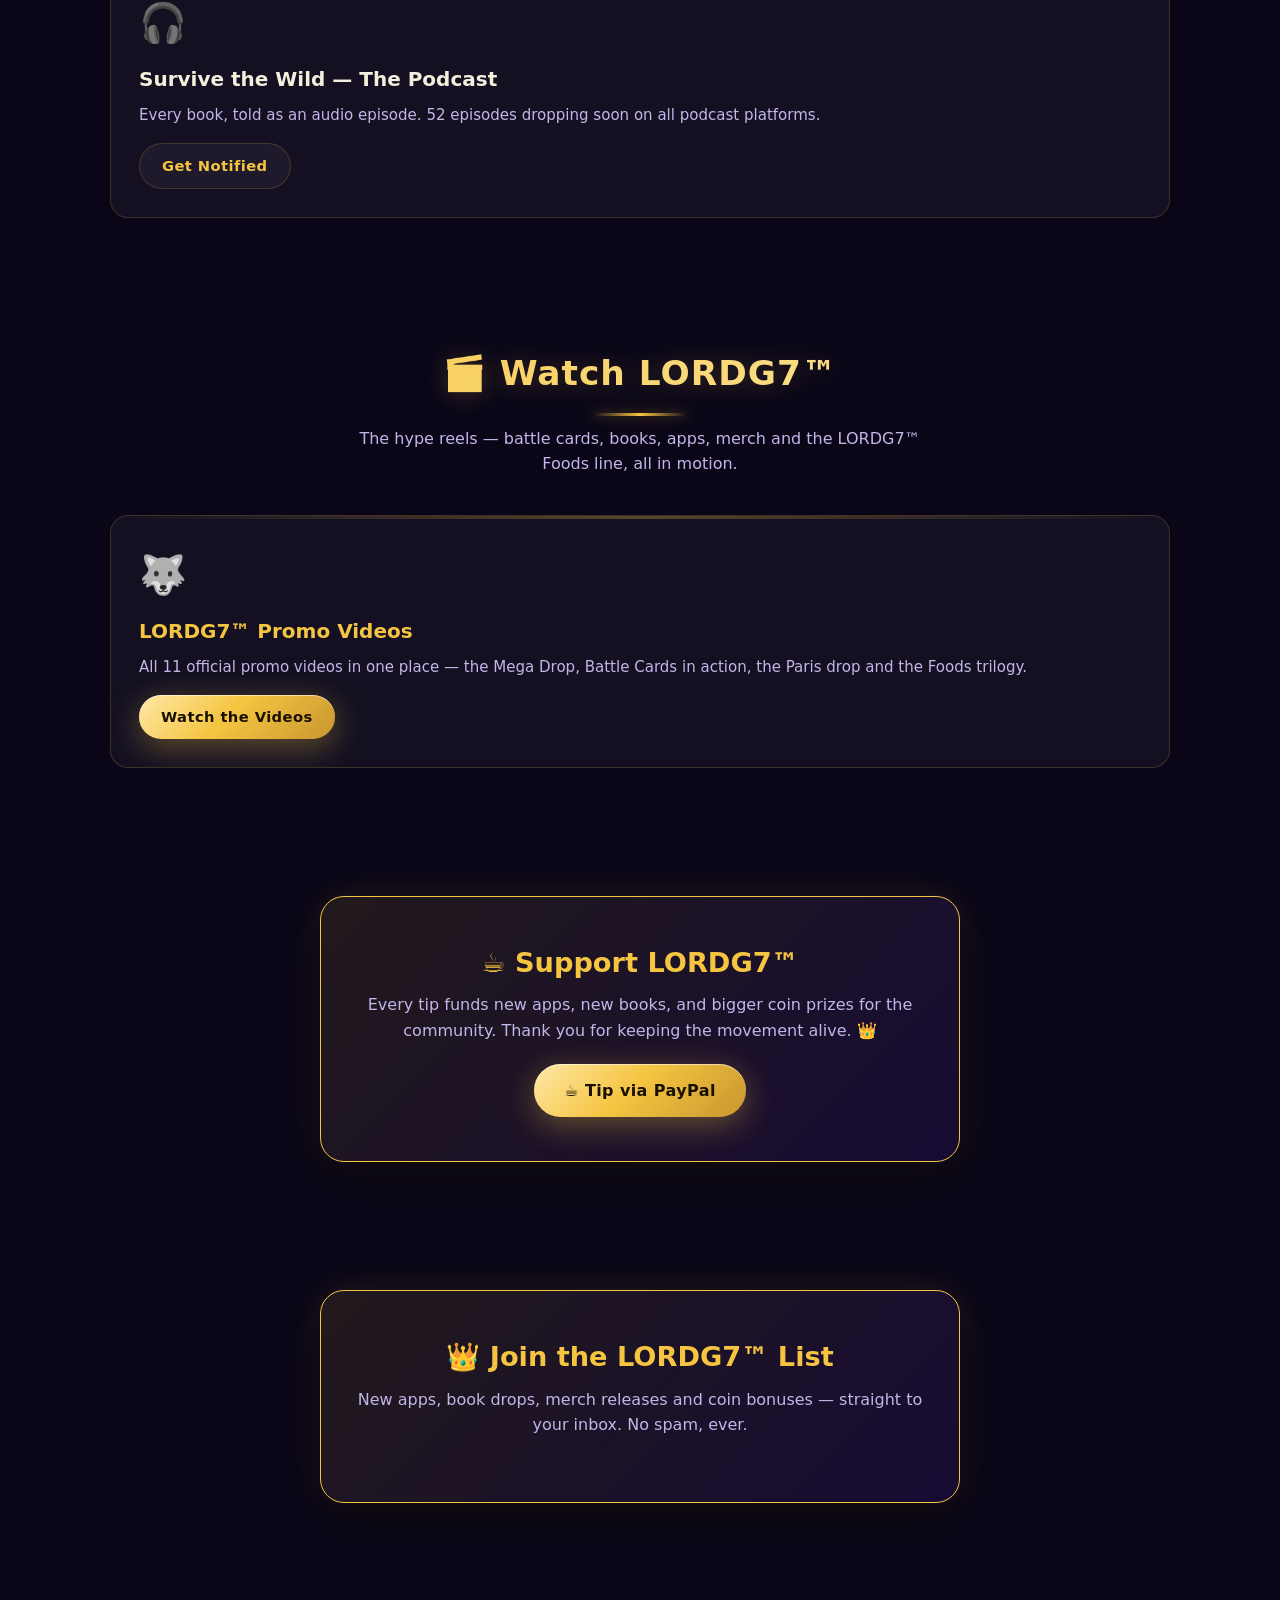
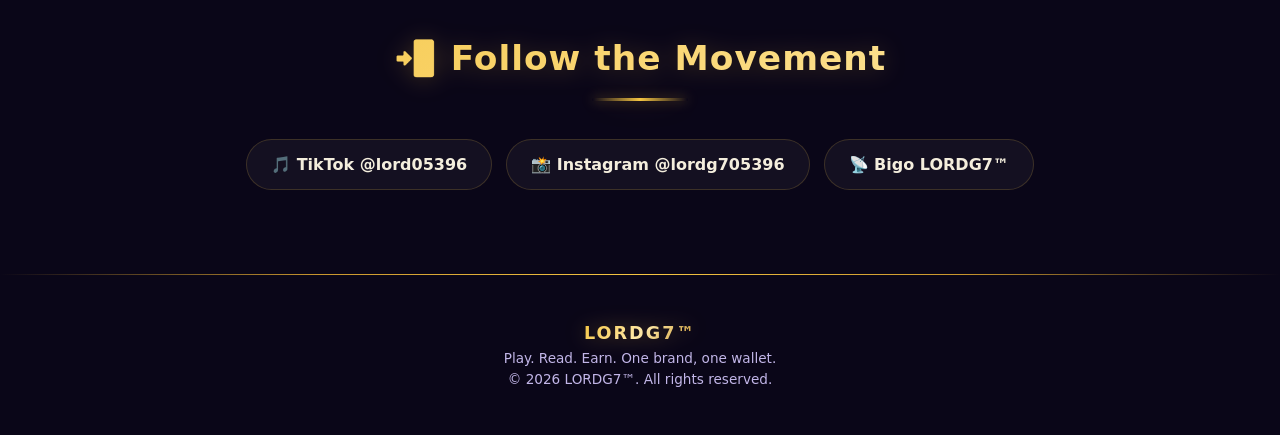
==== commit 58dadac8: "Use user's storm wolf art (PARIS - NEW YORK - ONEIDA) for hero + logo mark, add storm-wolf page back" ====
--- a/index.html
+++ b/index.html
@@ -37,7 +37,7 @@
 
 <header class="hero">
   <div class="wrap">
-    <img class="hero-mark" src="assets/lordg7-logo.jpg" alt="LORDG7™ golden wolf logo" width="440" height="440">
+    <img class="hero-mark" src="assets/storm-wolf-mark.jpg" alt="LORDG7™ golden storm wolf logo — Paris • New York • Oneida" width="440" height="440">
     <h1>LORDG7™</h1>
     <p class="tag">33 apps. 305 books. 120 battle cards. Merch, podcast & more. One brand, one wallet — play games, read stories, earn real rewards.</p>
     <div class="cta-row">
@@ -45,7 +45,7 @@
       <a class="btn btn-ghost" href="https://app.amazecommerce.com/shop/lordg7" target="_blank" rel="noopener">Shop Merch</a>
     </div>
     <figure class="hero-art">
-      <img src="assets/storm-hero.jpg" alt="LORDG7™ golden storm wolf — the official storm artwork, whole and bright" width="1152" height="1152" fetchpriority="high" decoding="async">
+      <img src="assets/storm-wolf.jpg" alt="LORDG7™ golden storm wolf head with lightning — Paris • New York • Oneida, shown whole" width="1024" height="1024" fetchpriority="high" decoding="async">
     </figure>
     <div class="stats">
       <div class="stat"><b>33</b><span>Earning Apps</span></div>
--- a/styles.css
+++ b/styles.css
@@ -1,4 +1,4 @@
-/* LORDG7 Hub — gold + cosmic purple premium theme (visual polish pass, cache v13) */
+/* LORDG7 Hub — gold + cosmic purple premium theme (storm-wolf backdrop pass, cache v14) */
 :root {
   --gold: #f5c542;
   --gold-bright: #ffe9a8;
@@ -31,7 +31,12 @@
     radial-gradient(900px 480px at 50% -6%, rgba(245, 197, 66, .16), transparent 62%),
     radial-gradient(600px 400px at 15% 5%, rgba(123, 47, 247, .25), transparent 60%),
     radial-gradient(700px 500px at 85% 15%, rgba(245, 197, 66, .12), transparent 60%),
-    radial-gradient(500px 500px at 50% 90%, rgba(123, 47, 247, .15), transparent 60%);
+    radial-gradient(500px 500px at 50% 90%, rgba(123, 47, 247, .15), transparent 60%),
+    linear-gradient(180deg, rgba(6, 3, 18, .60), rgba(6, 3, 18, .84) 52%, rgba(6, 3, 18, .94)),
+    url('/assets/storm-wolf-bg.jpg');
+  background-size: auto, auto, auto, auto, 100% 100%, cover;
+  background-position: 0 0, 0 0, 0 0, 0 0, 0 0, center 22%;
+  background-repeat: no-repeat;
   pointer-events: none;
   z-index: 0;
 }
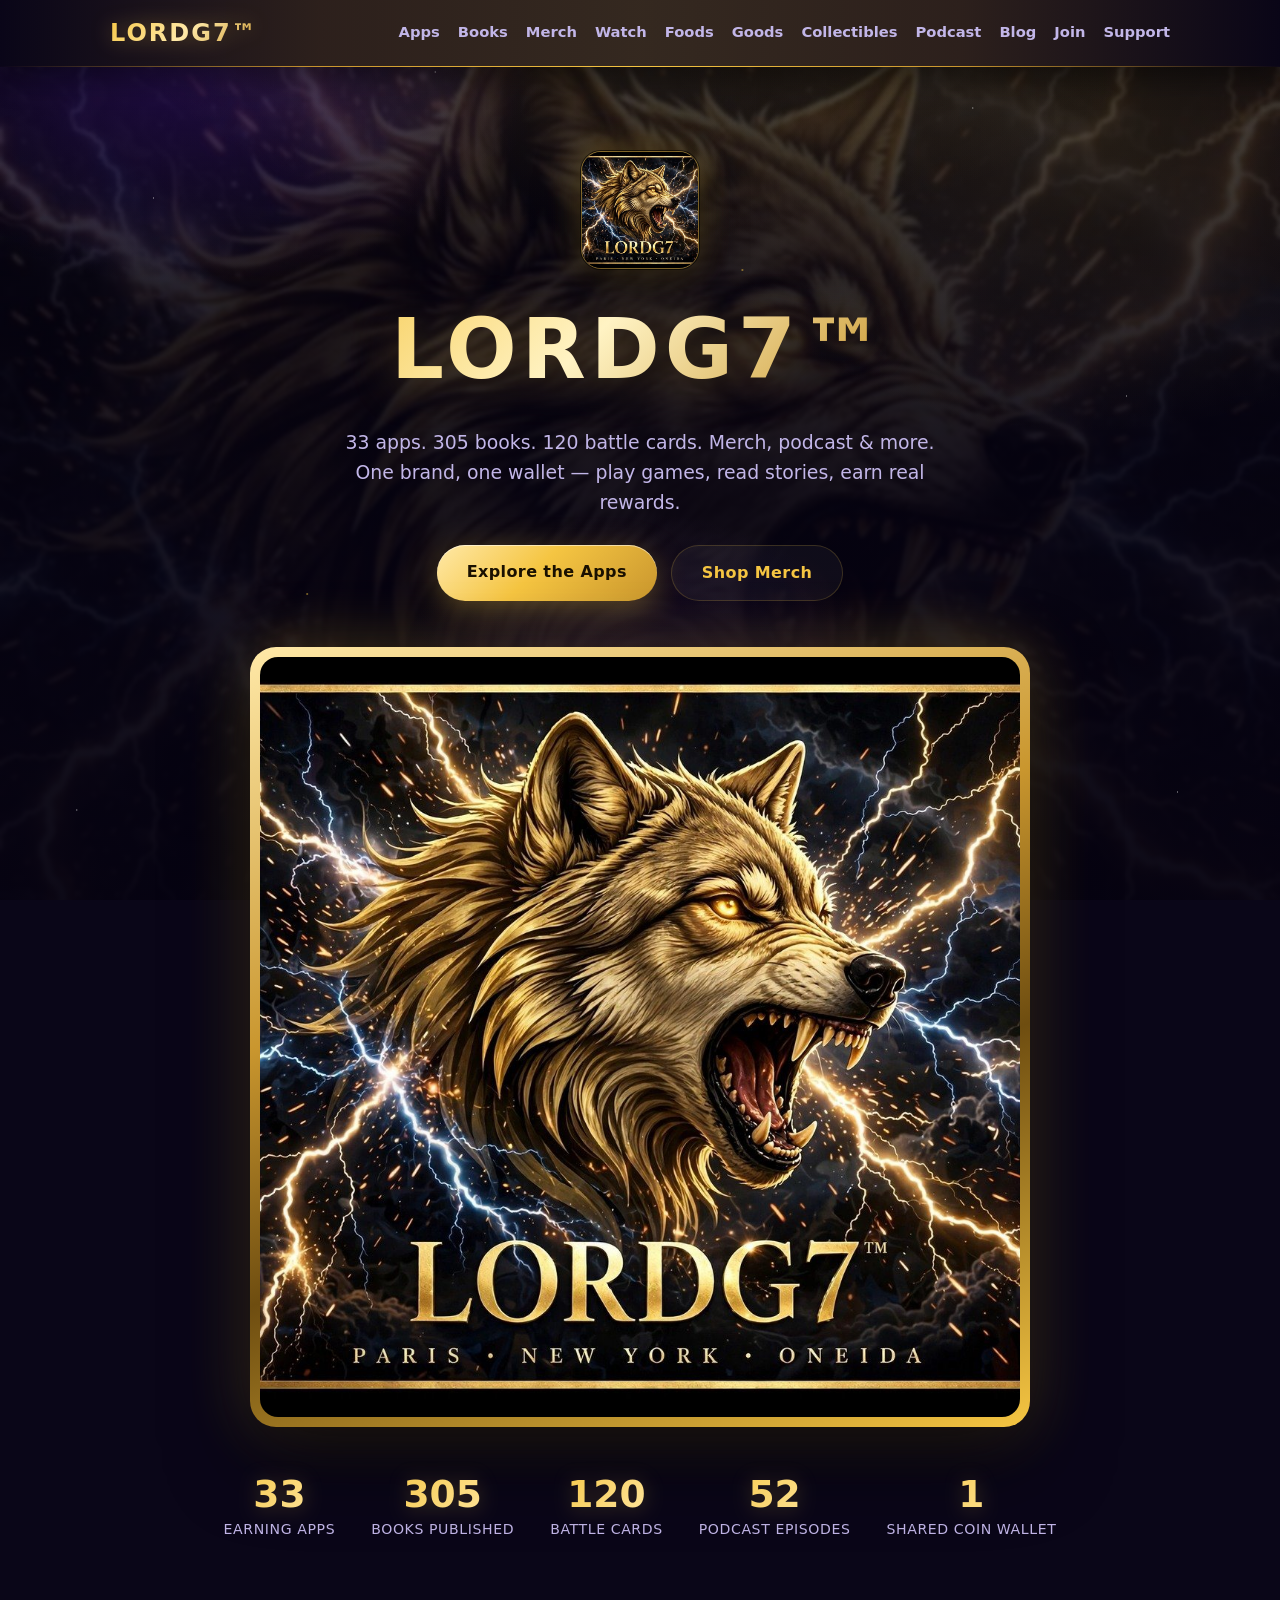
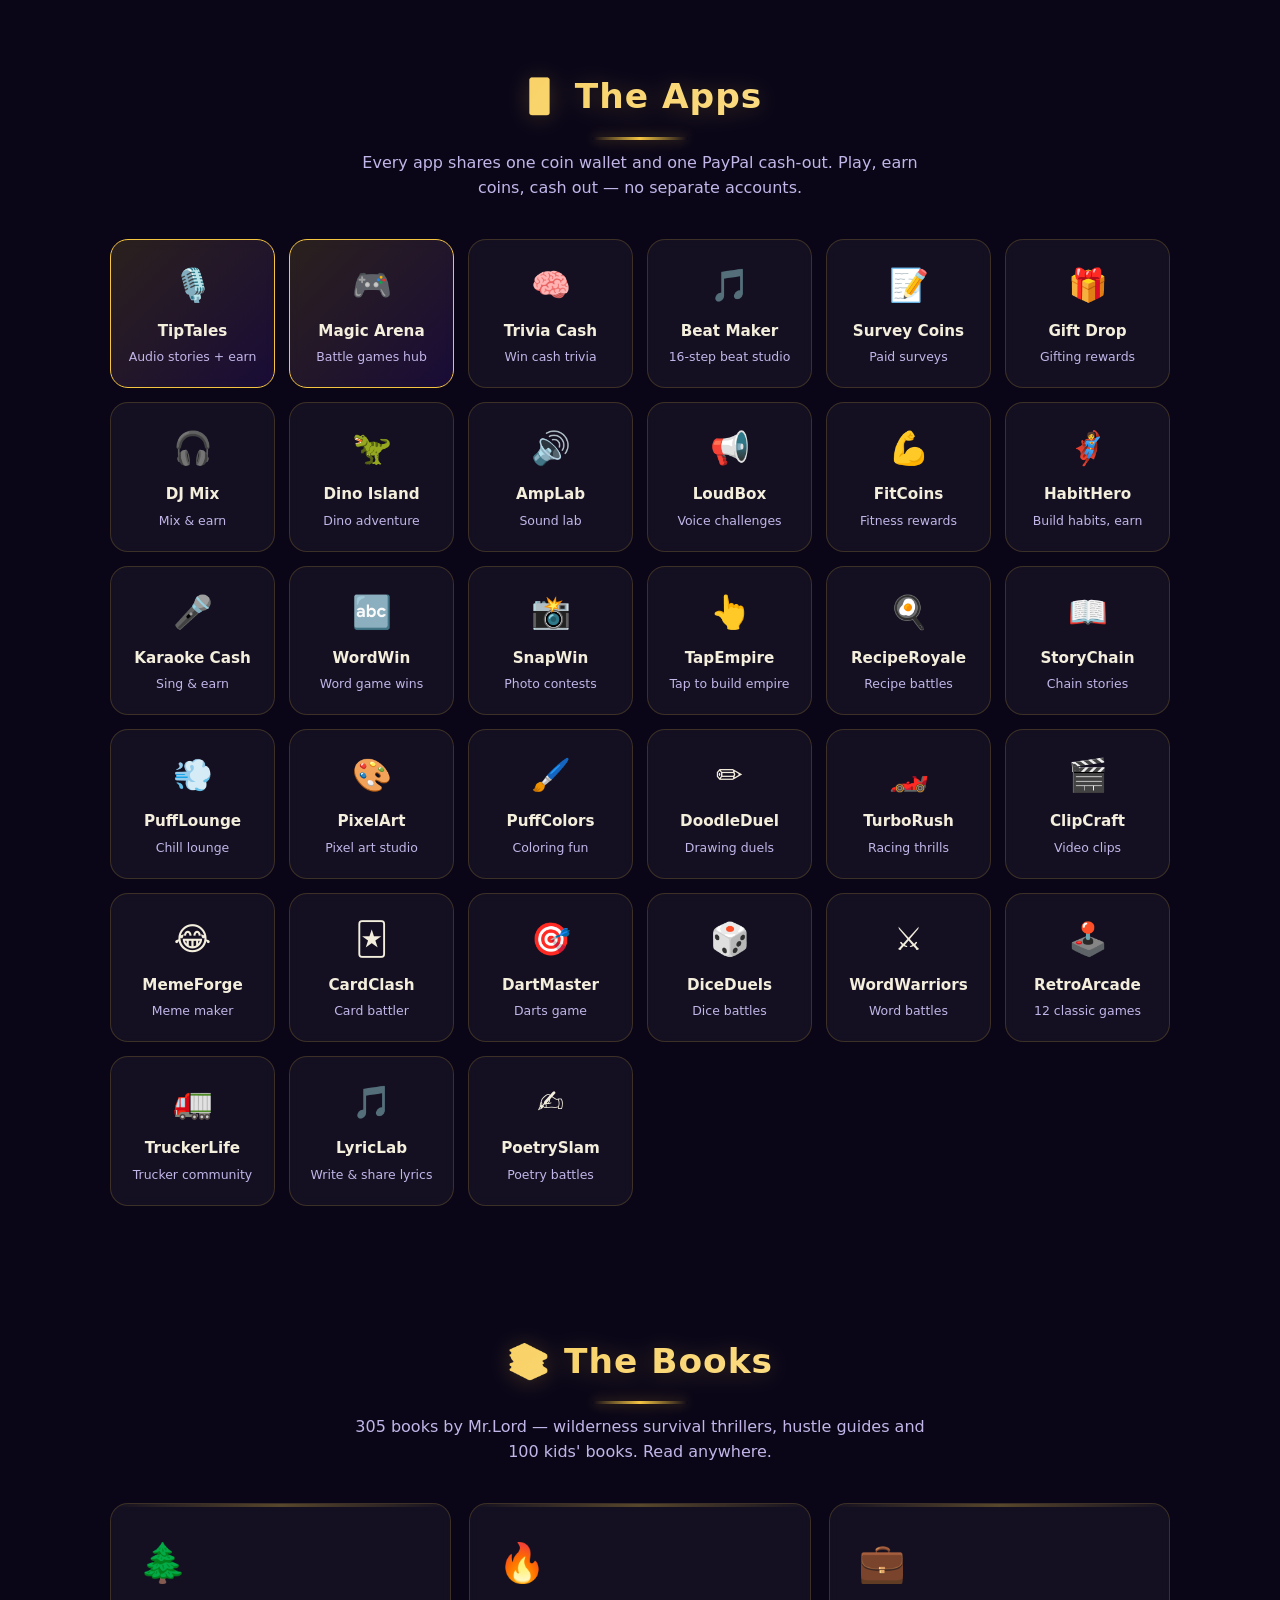
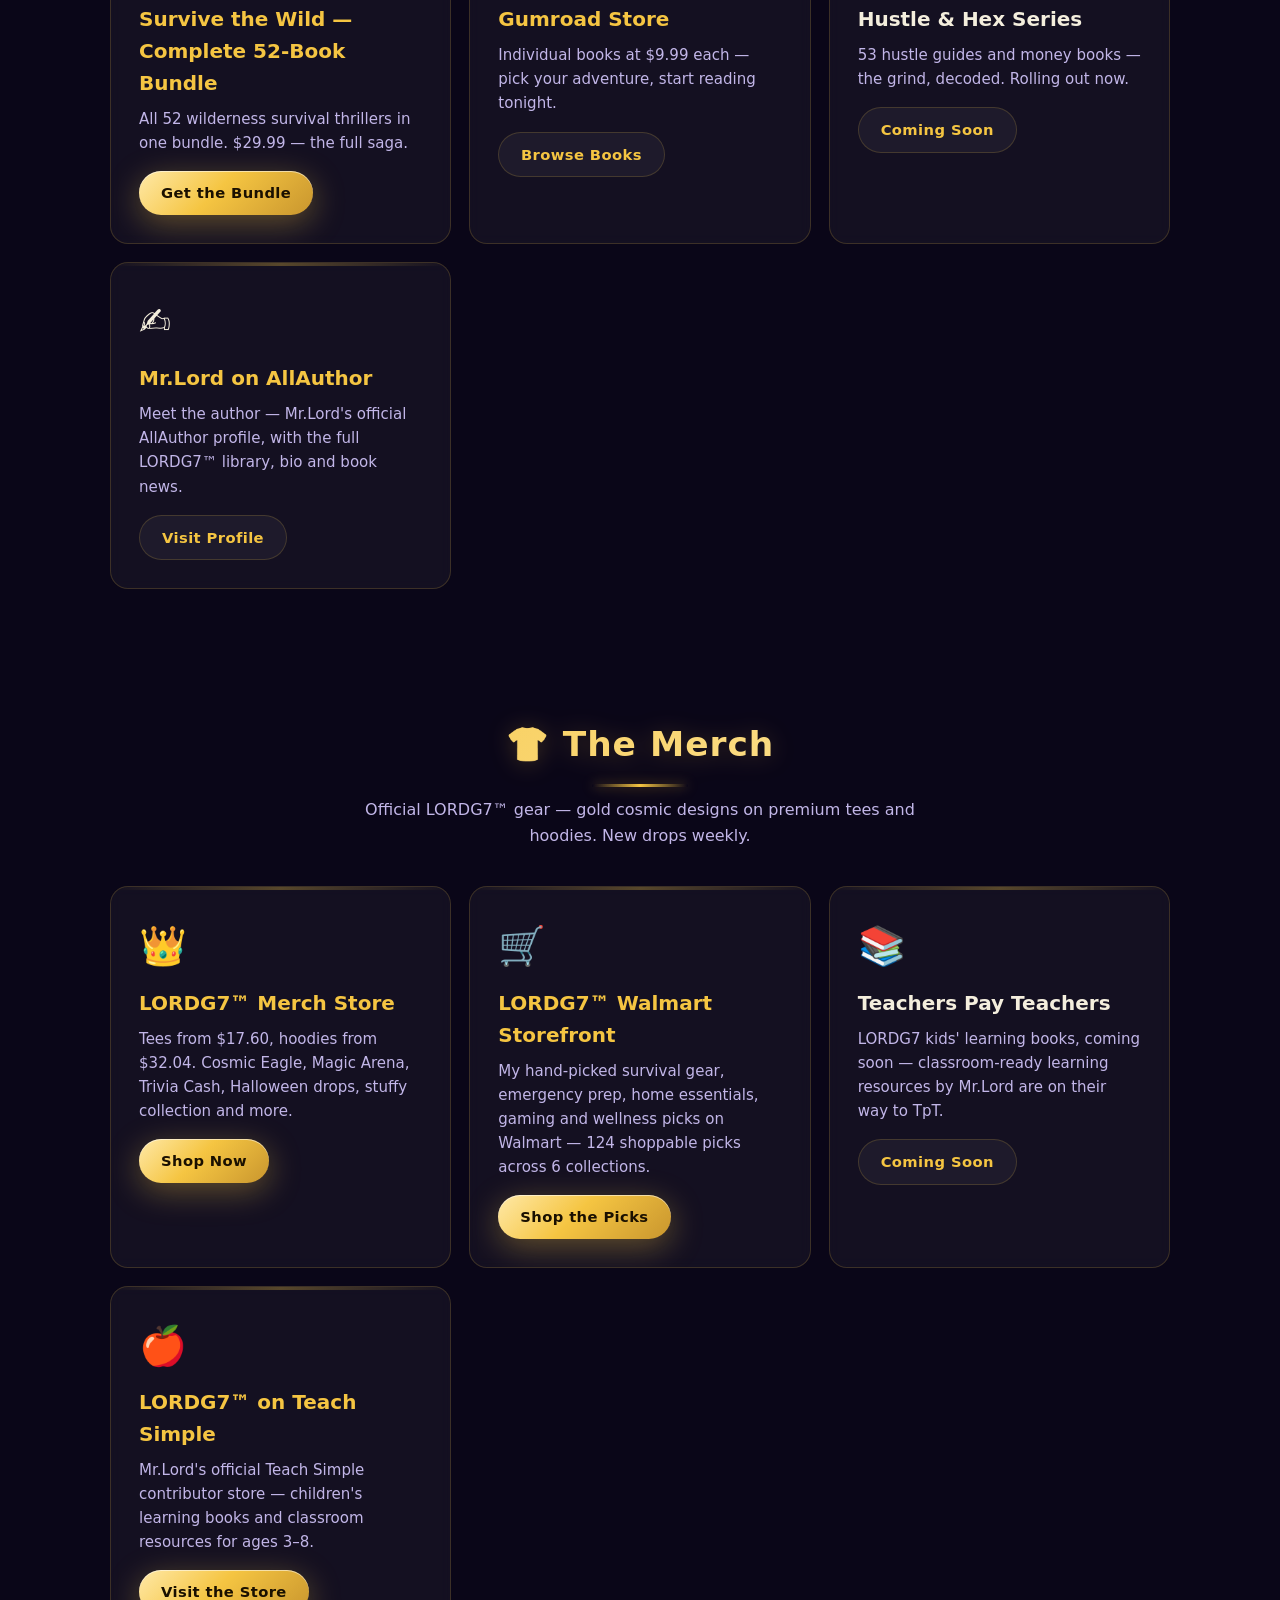
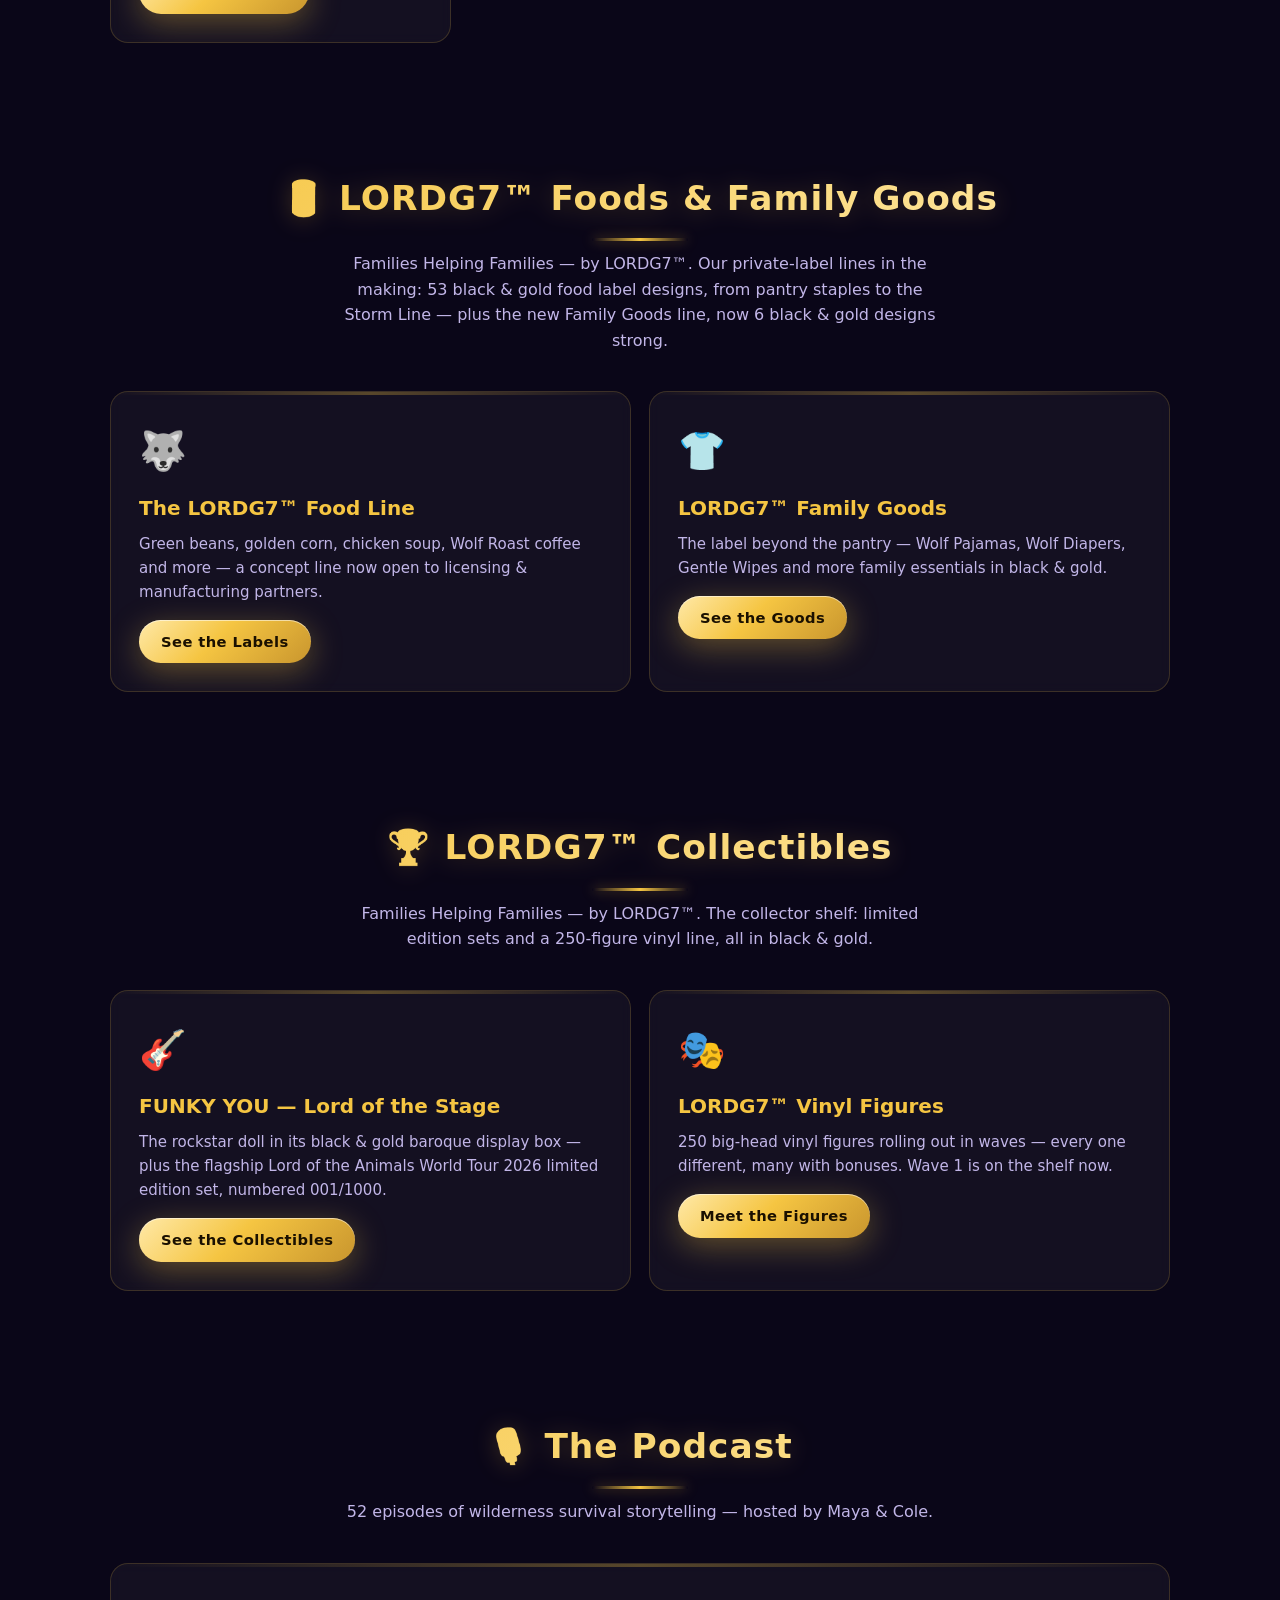
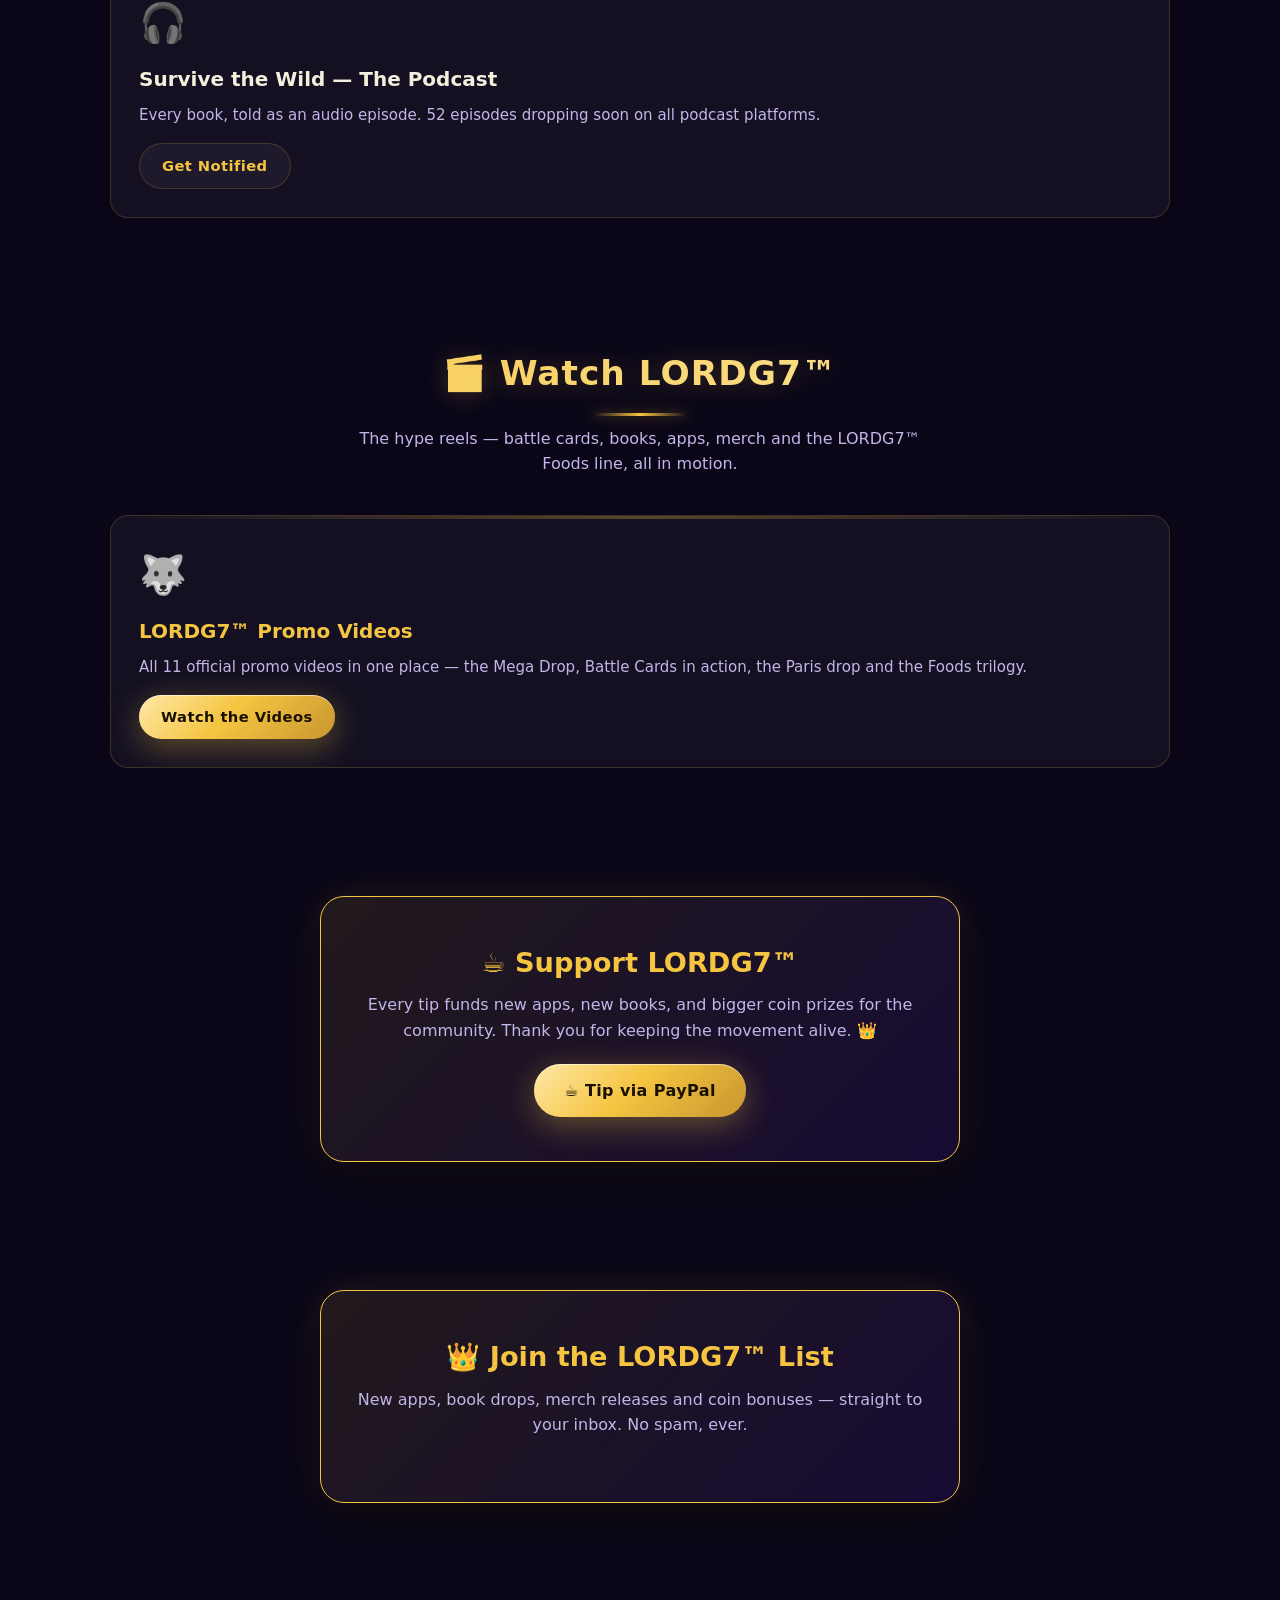
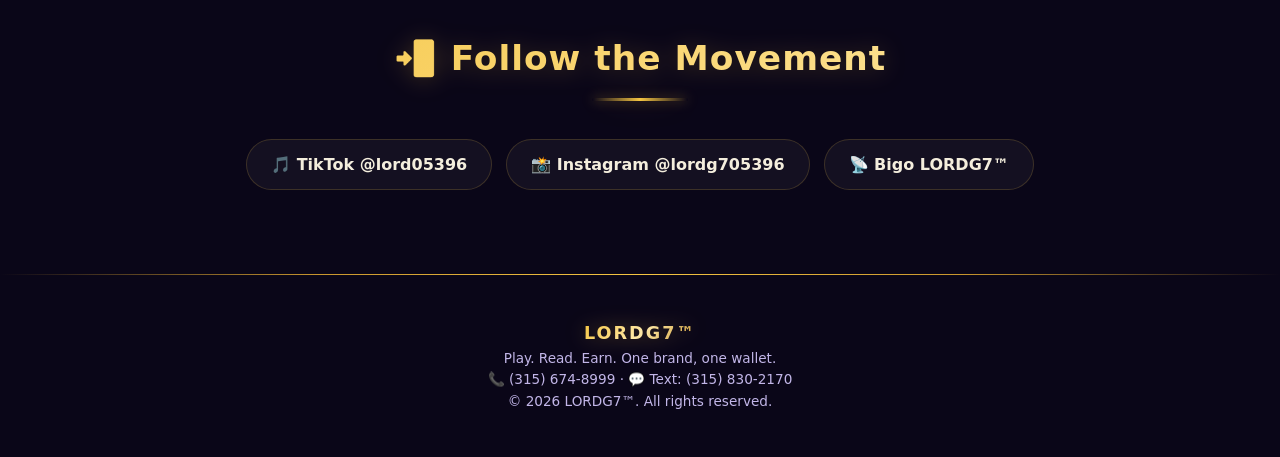
==== commit 11ca4bce: "Add business call + text numbers to every page footer" ====
--- a/index.html
+++ b/index.html
@@ -289,7 +289,7 @@
 <footer>
   <div class="wrap">
     <a class="brand" href="#">LORDG7™</a>
-    <p>Play. Read. Earn. One brand, one wallet.<br>© 2026 LORDG7™. All rights reserved.</p>
+    <p>Play. Read. Earn. One brand, one wallet.<br>📞 (315) 674-8999 · 💬 Text: (315) 830-2170<br>© 2026 LORDG7™. All rights reserved.</p>
   </div>
 </footer>
 
